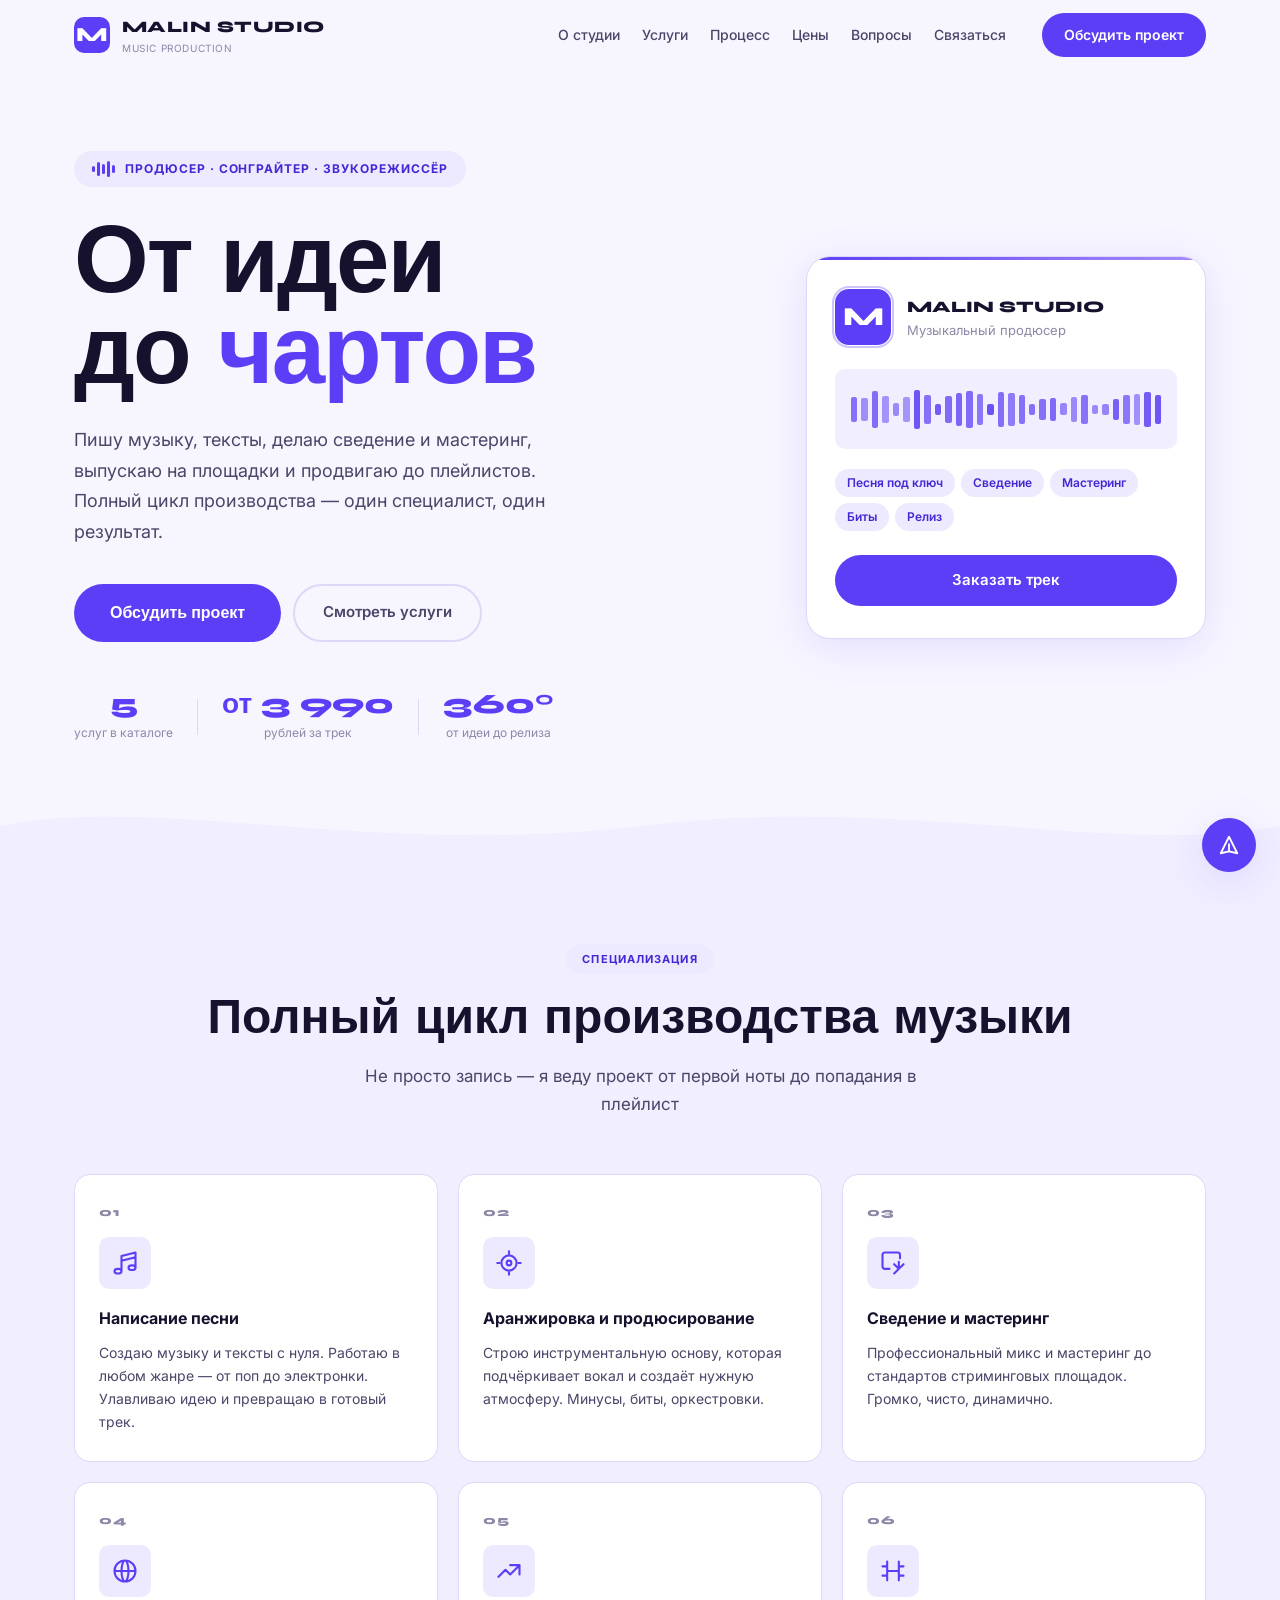
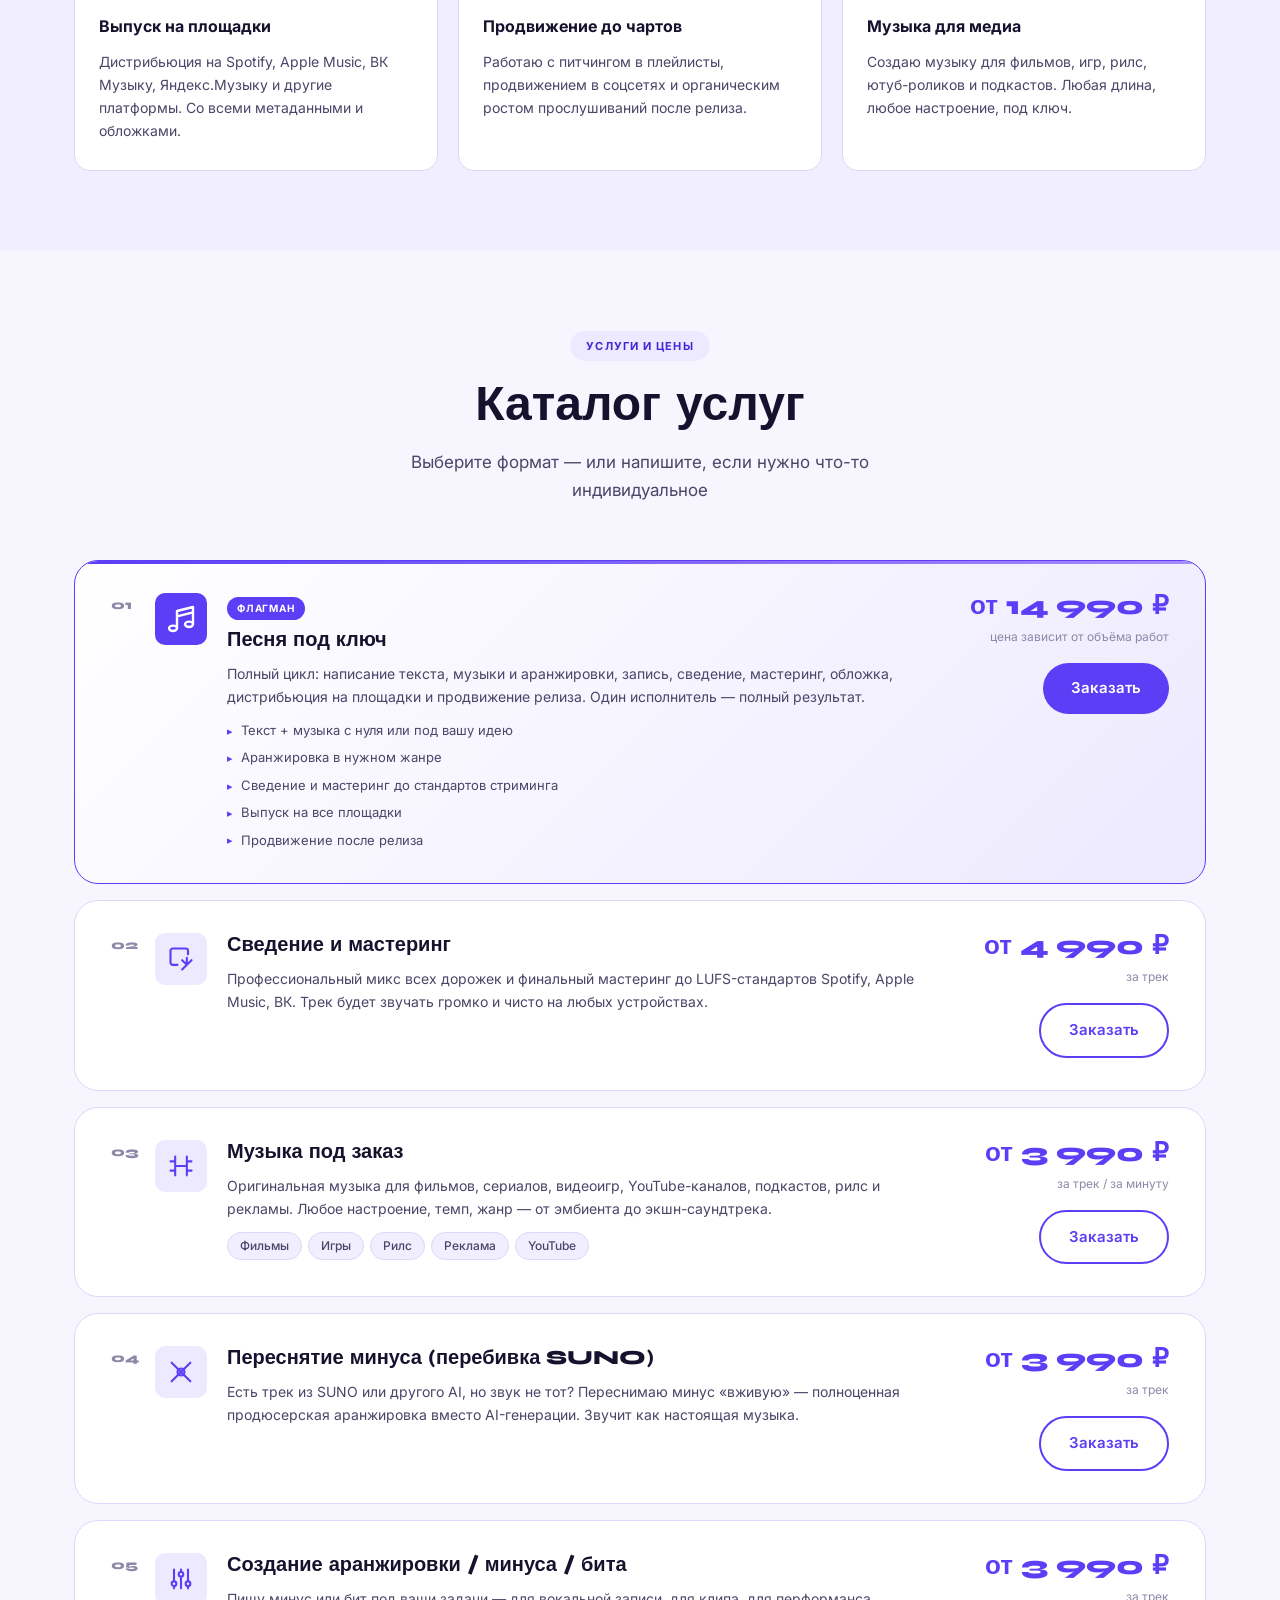
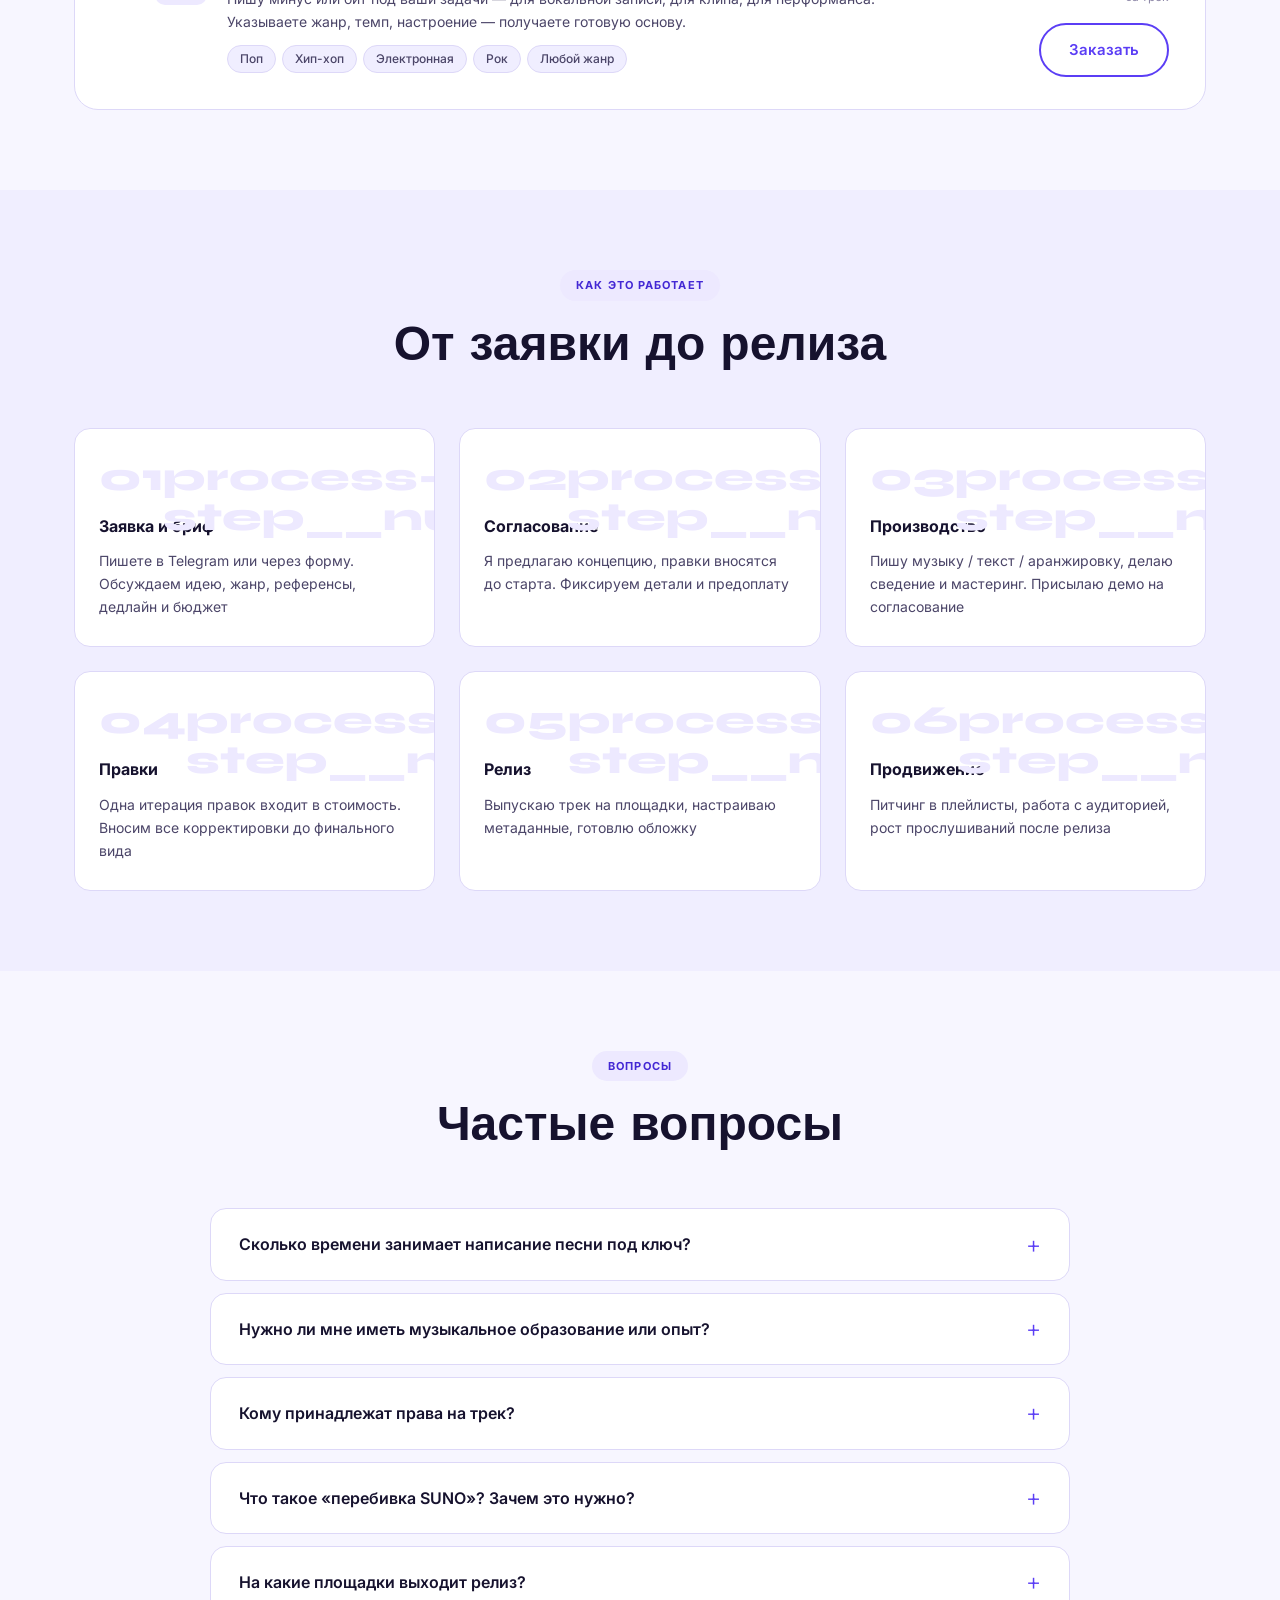
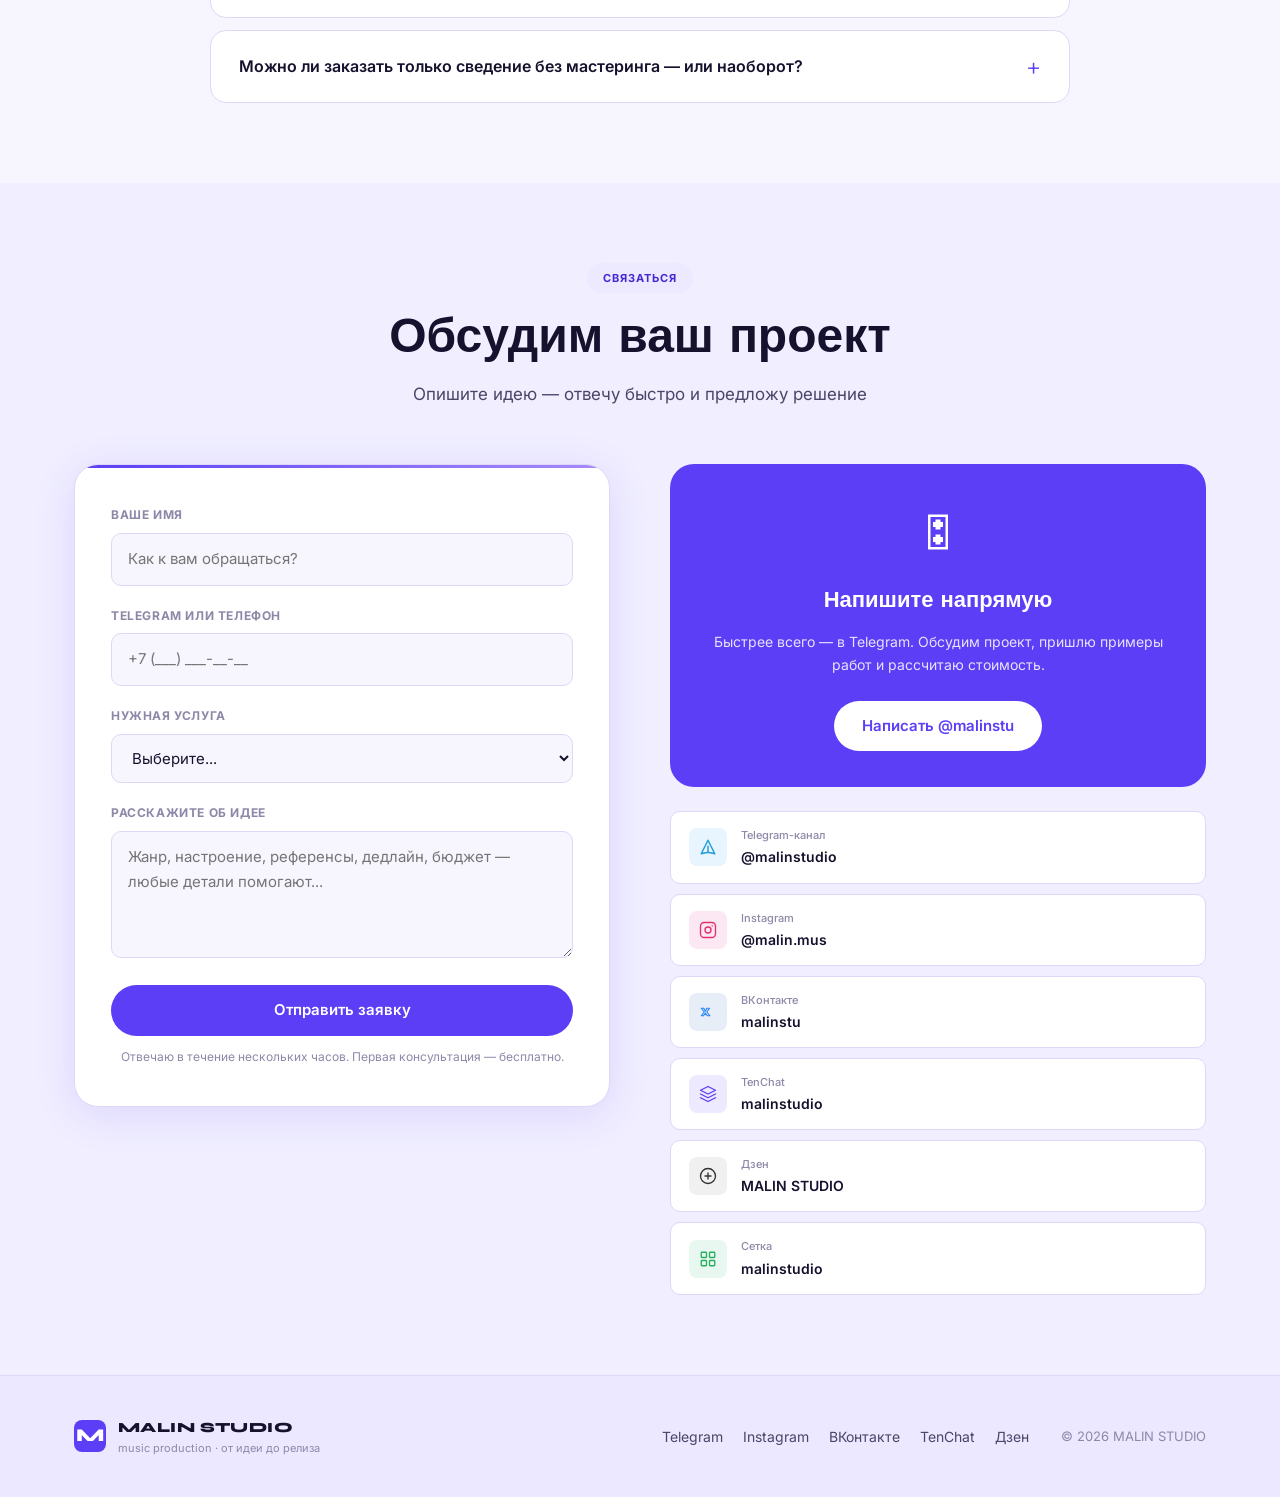
==== index.html @ cdba36b8 "init: landing for Malin Studio — music producer songwriter" ====
<!DOCTYPE html>
<html lang="ru">
<head>
  <meta charset="UTF-8">
  <meta name="viewport" content="width=device-width, initial-scale=1.0">
  <title>MALIN STUDIO — музыкальный продюсер, сведение, мастеринг, релиз</title>
  <meta name="description" content="Песня под ключ от идеи до чартов. Сведение и мастеринг. Музыка для фильмов, игр и рилс. Аранжировки и биты. Продюсер @malinstu.">
  <link rel="preconnect" href="https://fonts.googleapis.com">
  <link rel="preconnect" href="https://fonts.gstatic.com" crossorigin>
  <link href="https://fonts.googleapis.com/css2?family=Inter:wght@400;500;600;700&family=Syne:wght@600;700;800&display=swap" rel="stylesheet">
  <link rel="stylesheet" href="styles.css">
</head>
<body>

<!-- HEADER -->
<header class="header" id="header">
  <div class="container header__inner">
    <a class="logo" href="#">
      <div class="logo__mark">M</div>
      <div>
        <span class="logo__name">MALIN STUDIO</span>
        <span class="logo__suffix">music production</span>
      </div>
    </a>
    <nav class="nav" id="nav">
      <a href="#about">О студии</a>
      <a href="#services">Услуги</a>
      <a href="#process">Процесс</a>
      <a href="#pricing">Цены</a>
      <a href="#faq">Вопросы</a>
      <a href="#contact">Связаться</a>
    </nav>
    <a class="btn btn--primary header__cta" href="#leadForm">Обсудить проект</a>
    <button class="burger" id="burger" aria-label="Меню">
      <span></span><span></span><span></span>
    </button>
  </div>
</header>

<!-- HERO -->
<section class="hero" id="about">
  <div class="hero__wave" aria-hidden="true">
    <svg viewBox="0 0 1200 200" preserveAspectRatio="none">
      <path d="M0,100 C150,20 350,180 600,100 C850,20 1050,180 1200,100 L1200,200 L0,200 Z" fill="currentColor"/>
    </svg>
  </div>
  <div class="container hero__inner">
    <div class="hero__text">
      <div class="hero__label">
        <span class="hero__label-eq">
          <span></span><span></span><span></span><span></span><span></span>
        </span>
        Продюсер · Сонграйтер · Звукорежиссёр
      </div>
      <h1 class="hero__title">От идеи<br>до <em>чартов</em></h1>
      <p class="hero__sub">Пишу музыку, тексты, делаю сведение и мастеринг, выпускаю на площадки и продвигаю до плейлистов. Полный цикл производства — один специалист, один результат.</p>
      <div class="hero__actions">
        <a href="#leadForm" class="btn btn--primary btn--lg">Обсудить проект</a>
        <a href="#services" class="btn btn--ghost">Смотреть услуги</a>
      </div>
      <div class="hero__stats">
        <div class="stat">
          <span class="stat__num">5</span>
          <span class="stat__label">услуг в каталоге</span>
        </div>
        <div class="stat stat--div"></div>
        <div class="stat">
          <span class="stat__num">от 3 990</span>
          <span class="stat__label">рублей за трек</span>
        </div>
        <div class="stat stat--div"></div>
        <div class="stat">
          <span class="stat__num">360°</span>
          <span class="stat__label">от идеи до релиза</span>
        </div>
      </div>
    </div>
    <div class="hero__visual">
      <div class="hero__card">
        <div class="hero__card-top">
          <div class="hero__ava">
            <span>M</span>
            <div class="hero__ava-pulse"></div>
          </div>
          <div>
            <div class="hero__card-name">MALIN STUDIO</div>
            <div class="hero__card-role">Музыкальный продюсер</div>
          </div>
        </div>
        <div class="hero__waveform" aria-hidden="true">
          <div class="wf-bars">
            <span style="--h:30%"></span><span style="--h:55%"></span><span style="--h:80%"></span>
            <span style="--h:45%"></span><span style="--h:90%"></span><span style="--h:60%"></span>
            <span style="--h:35%"></span><span style="--h:75%"></span><span style="--h:50%"></span>
            <span style="--h:95%"></span><span style="--h:40%"></span><span style="--h:70%"></span>
            <span style="--h:55%"></span><span style="--h:85%"></span><span style="--h:30%"></span>
            <span style="--h:65%"></span><span style="--h:45%"></span><span style="--h:80%"></span>
            <span style="--h:50%"></span><span style="--h:70%"></span><span style="--h:40%"></span>
            <span style="--h:90%"></span><span style="--h:55%"></span><span style="--h:75%"></span>
            <span style="--h:35%"></span><span style="--h:60%"></span><span style="--h:85%"></span>
            <span style="--h:45%"></span><span style="--h:70%"></span><span style="--h:50%"></span>
          </div>
        </div>
        <div class="hero__card-services">
          <span>Песня под ключ</span>
          <span>Сведение</span>
          <span>Мастеринг</span>
          <span>Биты</span>
          <span>Релиз</span>
        </div>
        <a href="#leadForm" class="btn btn--primary btn--full">Заказать трек</a>
      </div>
    </div>
  </div>
</section>

<!-- ЧТО ДЕЛАЮ -->
<section class="what" id="what">
  <div class="container">
    <div class="section-header">
      <div class="section-tag">Специализация</div>
      <h2>Полный цикл производства музыки</h2>
      <p>Не просто запись — я веду проект от первой ноты до попадания в плейлист</p>
    </div>
    <div class="what__grid">
      <div class="what-card">
        <div class="what-card__num">01</div>
        <div class="what-card__icon">
          <svg width="28" height="28" viewBox="0 0 24 24" fill="none"><path d="M9 19V6l12-3v13M9 19c0 1.105-1.343 2-3 2s-3-.895-3-2 1.343-2 3-2 3 .895 3 2zm12-3c0 1.105-1.343 2-3 2s-3-.895-3-2 1.343-2 3-2 3 .895 3 2zM9 10l12-3" stroke="currentColor" stroke-width="1.8" stroke-linecap="round" stroke-linejoin="round"/></svg>
        </div>
        <h4>Написание песни</h4>
        <p>Создаю музыку и тексты с нуля. Работаю в любом жанре — от поп до электронки. Улавливаю идею и превращаю в готовый трек.</p>
      </div>
      <div class="what-card">
        <div class="what-card__num">02</div>
        <div class="what-card__icon">
          <svg width="28" height="28" viewBox="0 0 24 24" fill="none"><path d="M12 18.5a6.5 6.5 0 100-13 6.5 6.5 0 000 13z" stroke="currentColor" stroke-width="1.8"/><path d="M12 14a2 2 0 100-4 2 2 0 000 4z" stroke="currentColor" stroke-width="1.8"/><path d="M12 2v2M12 20v2M2 12h2M20 12h2" stroke="currentColor" stroke-width="1.8" stroke-linecap="round"/></svg>
        </div>
        <h4>Аранжировка и продюсирование</h4>
        <p>Строю инструментальную основу, которая подчёркивает вокал и создаёт нужную атмосферу. Минусы, биты, оркестровки.</p>
      </div>
      <div class="what-card">
        <div class="what-card__num">03</div>
        <div class="what-card__icon">
          <svg width="28" height="28" viewBox="0 0 24 24" fill="none"><path d="M9 17H5a2 2 0 01-2-2V5a2 2 0 012-2h11a2 2 0 012 2v3M13 21l4-4m0 0l4-4m-4 4l-4-4m4 4V11" stroke="currentColor" stroke-width="1.8" stroke-linecap="round" stroke-linejoin="round"/></svg>
        </div>
        <h4>Сведение и мастеринг</h4>
        <p>Профессиональный микс и мастеринг до стандартов стриминговых площадок. Громко, чисто, динамично.</p>
      </div>
      <div class="what-card">
        <div class="what-card__num">04</div>
        <div class="what-card__icon">
          <svg width="28" height="28" viewBox="0 0 24 24" fill="none"><path d="M21 12a9 9 0 01-9 9m9-9a9 9 0 00-9-9m9 9H3m9 9a9 9 0 01-9-9m9 9c1.657 0 3-4.03 3-9s-1.343-9-3-9m0 18c-1.657 0-3-4.03-3-9s1.343-9 3-9m-9 9a9 9 0 019-9" stroke="currentColor" stroke-width="1.8" stroke-linecap="round"/></svg>
        </div>
        <h4>Выпуск на площадки</h4>
        <p>Дистрибьюция на Spotify, Apple Music, ВК Музыку, Яндекс.Музыку и другие платформы. Со всеми метаданными и обложками.</p>
      </div>
      <div class="what-card">
        <div class="what-card__num">05</div>
        <div class="what-card__icon">
          <svg width="28" height="28" viewBox="0 0 24 24" fill="none"><path d="M13 7h8m0 0v8m0-8l-8 8-4-4-6 6" stroke="currentColor" stroke-width="1.8" stroke-linecap="round" stroke-linejoin="round"/></svg>
        </div>
        <h4>Продвижение до чартов</h4>
        <p>Работаю с питчингом в плейлисты, продвижением в соцсетях и органическим ростом прослушиваний после релиза.</p>
      </div>
      <div class="what-card">
        <div class="what-card__num">06</div>
        <div class="what-card__icon">
          <svg width="28" height="28" viewBox="0 0 24 24" fill="none"><path d="M7 4v16M17 4v16M3 8h4m10 0h4M3 16h4m10 0h4M7 12h10" stroke="currentColor" stroke-width="1.8" stroke-linecap="round" stroke-linejoin="round"/></svg>
        </div>
        <h4>Музыка для медиа</h4>
        <p>Создаю музыку для фильмов, игр, рилс, ютуб-роликов и подкастов. Любая длина, любое настроение, под ключ.</p>
      </div>
    </div>
  </div>
</section>

<!-- УСЛУГИ И ЦЕНЫ -->
<section class="services" id="services">
  <div class="container">
    <div class="section-header">
      <div class="section-tag">Услуги и цены</div>
      <h2>Каталог услуг</h2>
      <p>Выберите формат — или напишите, если нужно что-то индивидуальное</p>
    </div>
    <div class="services__list">

      <div class="service-item service-item--featured" id="pricing">
        <div class="service-item__left">
          <div class="service-item__num">01</div>
          <div class="service-item__icon service-item__icon--main">
            <svg width="32" height="32" viewBox="0 0 24 24" fill="none"><path d="M9 19V6l12-3v13M9 19c0 1.105-1.343 2-3 2s-3-.895-3-2 1.343-2 3-2 3 .895 3 2zm12-3c0 1.105-1.343 2-3 2s-3-.895-3-2 1.343-2 3-2 3 .895 3 2zM9 10l12-3" stroke="currentColor" stroke-width="1.8" stroke-linecap="round" stroke-linejoin="round"/></svg>
          </div>
          <div class="service-item__info">
            <div class="service-item__badge">Флагман</div>
            <h3>Песня под ключ</h3>
            <p>Полный цикл: написание текста, музыки и аранжировки, запись, сведение, мастеринг, обложка, дистрибьюция на площадки и продвижение релиза. Один исполнитель — полный результат.</p>
            <ul class="service-item__includes">
              <li>Текст + музыка с нуля или под вашу идею</li>
              <li>Аранжировка в нужном жанре</li>
              <li>Сведение и мастеринг до стандартов стриминга</li>
              <li>Выпуск на все площадки</li>
              <li>Продвижение после релиза</li>
            </ul>
          </div>
        </div>
        <div class="service-item__right">
          <div class="service-item__price">от 14 990 ₽</div>
          <div class="service-item__note">цена зависит от объёма работ</div>
          <a href="#leadForm" class="btn btn--primary">Заказать</a>
        </div>
      </div>

      <div class="service-item">
        <div class="service-item__left">
          <div class="service-item__num">02</div>
          <div class="service-item__icon">
            <svg width="28" height="28" viewBox="0 0 24 24" fill="none"><path d="M9 17H5a2 2 0 01-2-2V5a2 2 0 012-2h11a2 2 0 012 2v3M13 21l4-4m0 0l4-4m-4 4l-4-4m4 4V11" stroke="currentColor" stroke-width="1.8" stroke-linecap="round" stroke-linejoin="round"/></svg>
          </div>
          <div class="service-item__info">
            <h3>Сведение и мастеринг</h3>
            <p>Профессиональный микс всех дорожек и финальный мастеринг до LUFS-стандартов Spotify, Apple Music, ВК. Трек будет звучать громко и чисто на любых устройствах.</p>
          </div>
        </div>
        <div class="service-item__right">
          <div class="service-item__price">от 4 990 ₽</div>
          <div class="service-item__note">за трек</div>
          <a href="#leadForm" class="btn btn--outline">Заказать</a>
        </div>
      </div>

      <div class="service-item">
        <div class="service-item__left">
          <div class="service-item__num">03</div>
          <div class="service-item__icon">
            <svg width="28" height="28" viewBox="0 0 24 24" fill="none"><path d="M7 4v16M17 4v16M3 8h4m10 0h4M3 16h4m10 0h4M7 12h10" stroke="currentColor" stroke-width="1.8" stroke-linecap="round" stroke-linejoin="round"/></svg>
          </div>
          <div class="service-item__info">
            <h3>Музыка под заказ</h3>
            <p>Оригинальная музыка для фильмов, сериалов, видеоигр, YouTube-каналов, подкастов, рилс и рекламы. Любое настроение, темп, жанр — от эмбиента до экшн-саундтрека.</p>
            <div class="service-item__tags">
              <span>Фильмы</span><span>Игры</span><span>Рилс</span><span>Реклама</span><span>YouTube</span>
            </div>
          </div>
        </div>
        <div class="service-item__right">
          <div class="service-item__price">от 3 990 ₽</div>
          <div class="service-item__note">за трек / за минуту</div>
          <a href="#leadForm" class="btn btn--outline">Заказать</a>
        </div>
      </div>

      <div class="service-item">
        <div class="service-item__left">
          <div class="service-item__num">04</div>
          <div class="service-item__icon">
            <svg width="28" height="28" viewBox="0 0 24 24" fill="none"><path d="M4 4l16 16M4 20L20 4" stroke="currentColor" stroke-width="1.8" stroke-linecap="round"/><path d="M12 12m-3 0a3 3 0 106 0 3 3 0 10-6 0" stroke="currentColor" stroke-width="1.8"/></svg>
          </div>
          <div class="service-item__info">
            <h3>Переснятие минуса (перебивка SUNO)</h3>
            <p>Есть трек из SUNO или другого AI, но звук не тот? Переснимаю минус «вживую» — полноценная продюсерская аранжировка вместо AI-генерации. Звучит как настоящая музыка.</p>
          </div>
        </div>
        <div class="service-item__right">
          <div class="service-item__price">от 3 990 ₽</div>
          <div class="service-item__note">за трек</div>
          <a href="#leadForm" class="btn btn--outline">Заказать</a>
        </div>
      </div>

      <div class="service-item">
        <div class="service-item__left">
          <div class="service-item__num">05</div>
          <div class="service-item__icon">
            <svg width="28" height="28" viewBox="0 0 24 24" fill="none"><path d="M12 6V4m0 2a2 2 0 100 4m0-4a2 2 0 110 4m-6 8a2 2 0 100-4m0 4a2 2 0 110-4m0 4v2m0-6V4m6 6v10m6-2a2 2 0 100-4m0 4a2 2 0 110-4m0 4v2m0-6V4" stroke="currentColor" stroke-width="1.8" stroke-linecap="round" stroke-linejoin="round"/></svg>
          </div>
          <div class="service-item__info">
            <h3>Создание аранжировки / минуса / бита</h3>
            <p>Пишу минус или бит под ваши задачи — для вокальной записи, для клипа, для перформанса. Указываете жанр, темп, настроение — получаете готовую основу.</p>
            <div class="service-item__tags">
              <span>Поп</span><span>Хип-хоп</span><span>Электронная</span><span>Рок</span><span>Любой жанр</span>
            </div>
          </div>
        </div>
        <div class="service-item__right">
          <div class="service-item__price">от 3 990 ₽</div>
          <div class="service-item__note">за трек</div>
          <a href="#leadForm" class="btn btn--outline">Заказать</a>
        </div>
      </div>

    </div>
  </div>
</section>

<!-- ПРОЦЕСС -->
<section class="process" id="process">
  <div class="container">
    <div class="section-header">
      <div class="section-tag">Как это работает</div>
      <h2>От заявки до релиза</h2>
    </div>
    <div class="process__steps">
      <div class="process-step">
        <div class="process-step__num">01</div>
        <div class="process-step__line"></div>
        <h4>Заявка и бриф</h4>
        <p>Пишете в Telegram или через форму. Обсуждаем идею, жанр, референсы, дедлайн и бюджет</p>
      </div>
      <div class="process-step">
        <div class="process-step__num">02</div>
        <div class="process-step__line"></div>
        <h4>Согласование</h4>
        <p>Я предлагаю концепцию, правки вносятся до старта. Фиксируем детали и предоплату</p>
      </div>
      <div class="process-step">
        <div class="process-step__num">03</div>
        <div class="process-step__line"></div>
        <h4>Производство</h4>
        <p>Пишу музыку / текст / аранжировку, делаю сведение и мастеринг. Присылаю демо на согласование</p>
      </div>
      <div class="process-step">
        <div class="process-step__num">04</div>
        <div class="process-step__line"></div>
        <h4>Правки</h4>
        <p>Одна итерация правок входит в стоимость. Вносим все корректировки до финального вида</p>
      </div>
      <div class="process-step">
        <div class="process-step__num">05</div>
        <div class="process-step__line"></div>
        <h4>Релиз</h4>
        <p>Выпускаю трек на площадки, настраиваю метаданные, готовлю обложку</p>
      </div>
      <div class="process-step">
        <div class="process-step__num">06</div>
        <div class="process-step__line" style="display:none"></div>
        <h4>Продвижение</h4>
        <p>Питчинг в плейлисты, работа с аудиторией, рост прослушиваний после релиза</p>
      </div>
    </div>
  </div>
</section>

<!-- FAQ -->
<section class="faq" id="faq">
  <div class="container">
    <div class="section-header">
      <div class="section-tag">Вопросы</div>
      <h2>Частые вопросы</h2>
    </div>
    <div class="faq__grid">
      <div class="faq__item">
        <details>
          <summary>Сколько времени занимает написание песни под ключ?</summary>
          <p>Обычно 7–14 рабочих дней от брифа до финального мастера. Сроки зависят от сложности проекта и загруженности. Срочный заказ возможен — обсуждаем отдельно.</p>
        </details>
      </div>
      <div class="faq__item">
        <details>
          <summary>Нужно ли мне иметь музыкальное образование или опыт?</summary>
          <p>Нет. Достаточно идеи, настроения или референса — я переведу это в музыку. Работаю с людьми без музыкального бэкграунда регулярно.</p>
        </details>
      </div>
      <div class="faq__item">
        <details>
          <summary>Кому принадлежат права на трек?</summary>
          <p>Вам. После финальной оплаты все авторские права на готовый продукт переходят к заказчику. Это фиксируется договором.</p>
        </details>
      </div>
      <div class="faq__item">
        <details>
          <summary>Что такое «перебивка SUNO»? Зачем это нужно?</summary>
          <p>SUNO и другие AI генерируют музыку, но она звучит синтетически, права на неё спорны, и площадки всё активнее её блокируют. Я переснимаю такой трек живой аранжировкой — получается реальная музыка с чистыми правами и профессиональным звуком.</p>
        </details>
      </div>
      <div class="faq__item">
        <details>
          <summary>На какие площадки выходит релиз?</summary>
          <p>Spotify, Apple Music, YouTube Music, ВКонтакте, Яндекс.Музыка, Deezer, Tidal и ещё 30+ платформ через дистрибьютора. Везде одновременно.</p>
        </details>
      </div>
      <div class="faq__item">
        <details>
          <summary>Можно ли заказать только сведение без мастеринга — или наоборот?</summary>
          <p>Да, услуги можно брать по отдельности. Напишите в форме или в Telegram, уточним детали и стоимость конкретно вашего проекта.</p>
        </details>
      </div>
    </div>
  </div>
</section>

<!-- КОНТАКТЫ -->
<section class="contact" id="contact">
  <div class="container">
    <div class="section-header">
      <div class="section-tag">Связаться</div>
      <h2>Обсудим ваш проект</h2>
      <p>Опишите идею — отвечу быстро и предложу решение</p>
    </div>
    <div class="contact__inner">
      <form class="form" id="leadForm" novalidate>
        <input type="text" name="_gotcha" style="display:none" tabindex="-1" autocomplete="off">
        <div class="form__group">
          <label for="name">Ваше имя</label>
          <input type="text" id="name" name="name" placeholder="Как к вам обращаться?" required>
        </div>
        <div class="form__group">
          <label for="phone">Telegram или телефон</label>
          <input type="tel" id="phone" name="phone" placeholder="+7 (___) ___-__-__">
        </div>
        <div class="form__group">
          <label for="service">Нужная услуга</label>
          <select id="service" name="service">
            <option value="">Выберите...</option>
            <option>Песня под ключ (от 14 990 ₽)</option>
            <option>Сведение и мастеринг (от 4 990 ₽)</option>
            <option>Музыка под заказ — фильмы/игры/рилс (от 3 990 ₽)</option>
            <option>Переснятие минуса / перебивка SUNO (от 3 990 ₽)</option>
            <option>Создание аранжировки / минуса / бита (от 3 990 ₽)</option>
            <option>Несколько услуг / обсудить индивидуально</option>
          </select>
        </div>
        <div class="form__group">
          <label for="comment">Расскажите об идее</label>
          <textarea id="comment" name="comment" rows="4" placeholder="Жанр, настроение, референсы, дедлайн, бюджет — любые детали помогают..."></textarea>
        </div>
        <button type="submit" class="btn btn--primary btn--full">Отправить заявку</button>
        <p class="form__note">Отвечаю в течение нескольких часов. Первая консультация — бесплатно.</p>
      </form>

      <div class="contact__right">
        <div class="contact__cta-block">
          <div class="contact__cta-icon">🎛</div>
          <h3>Напишите напрямую</h3>
          <p>Быстрее всего — в Telegram. Обсудим проект, пришлю примеры работ и рассчитаю стоимость.</p>
          <a href="https://t.me/malinstu" class="btn btn--primary" target="_blank" rel="noopener">Написать @malinstu</a>
        </div>
        <div class="contact__socials">
          <a class="social-link" href="https://t.me/malinstudio" target="_blank" rel="noopener">
            <div class="social-link__icon social-link__icon--tg">
              <svg width="18" height="18" viewBox="0 0 24 24" fill="none"><path d="M12 19l9 2-9-18-9 18 9-2zm0 0v-8" stroke="currentColor" stroke-width="2" stroke-linecap="round" stroke-linejoin="round"/></svg>
            </div>
            <div>
              <div class="social-link__label">Telegram-канал</div>
              <div class="social-link__val">@malinstudio</div>
            </div>
          </a>
          <a class="social-link" href="https://www.instagram.com/malin.mus" target="_blank" rel="noopener">
            <div class="social-link__icon social-link__icon--ig">
              <svg width="18" height="18" viewBox="0 0 24 24" fill="none"><rect x="2" y="2" width="20" height="20" rx="5" stroke="currentColor" stroke-width="1.8"/><circle cx="12" cy="12" r="4" stroke="currentColor" stroke-width="1.8"/><circle cx="17.5" cy="6.5" r="1" fill="currentColor"/></svg>
            </div>
            <div>
              <div class="social-link__label">Instagram</div>
              <div class="social-link__val">@malin.mus</div>
            </div>
          </a>
          <a class="social-link" href="https://vk.com/malinstu" target="_blank" rel="noopener">
            <div class="social-link__icon social-link__icon--vk">
              <svg width="18" height="18" viewBox="0 0 24 24" fill="none"><path d="M3 7h3.5l2 4 2-4H14l-3.5 5 4 5H11l-2.5-3.5L6 17H3l4-5L3 7z" stroke="currentColor" stroke-width="1.5" stroke-linecap="round" stroke-linejoin="round"/></svg>
            </div>
            <div>
              <div class="social-link__label">ВКонтакте</div>
              <div class="social-link__val">malinstu</div>
            </div>
          </a>
          <a class="social-link" href="https://tenchat.ru/malinstudio" target="_blank" rel="noopener">
            <div class="social-link__icon social-link__icon--tc">
              <svg width="18" height="18" viewBox="0 0 24 24" fill="none"><path d="M12 2L2 7l10 5 10-5-10-5zM2 17l10 5 10-5M2 12l10 5 10-5" stroke="currentColor" stroke-width="1.8" stroke-linecap="round" stroke-linejoin="round"/></svg>
            </div>
            <div>
              <div class="social-link__label">TenChat</div>
              <div class="social-link__val">malinstudio</div>
            </div>
          </a>
          <a class="social-link" href="https://dzen.ru/id/67be977553a4ad4f9afe2cda" target="_blank" rel="noopener">
            <div class="social-link__icon social-link__icon--dz">
              <svg width="18" height="18" viewBox="0 0 24 24" fill="none"><circle cx="12" cy="12" r="10" stroke="currentColor" stroke-width="1.8"/><path d="M8 12h8M12 8v8" stroke="currentColor" stroke-width="1.8" stroke-linecap="round"/></svg>
            </div>
            <div>
              <div class="social-link__label">Дзен</div>
              <div class="social-link__val">MALIN STUDIO</div>
            </div>
          </a>
          <a class="social-link" href="https://setka.ru/users/9396e66f-b150-42c9-8cd2-9aad5ac309b7" target="_blank" rel="noopener">
            <div class="social-link__icon social-link__icon--sk">
              <svg width="18" height="18" viewBox="0 0 24 24" fill="none"><rect x="3" y="3" width="7" height="7" rx="1" stroke="currentColor" stroke-width="1.8"/><rect x="14" y="3" width="7" height="7" rx="1" stroke="currentColor" stroke-width="1.8"/><rect x="3" y="14" width="7" height="7" rx="1" stroke="currentColor" stroke-width="1.8"/><rect x="14" y="14" width="7" height="7" rx="1" stroke="currentColor" stroke-width="1.8"/></svg>
            </div>
            <div>
              <div class="social-link__label">Сетка</div>
              <div class="social-link__val">malinstudio</div>
            </div>
          </a>
        </div>
      </div>
    </div>
  </div>
</section>

<!-- FOOTER -->
<footer class="footer">
  <div class="container footer__inner">
    <div class="footer__logo">
      <div class="footer__mark">M</div>
      <div>
        <div class="footer__name">MALIN STUDIO</div>
        <div class="footer__sub">music production · от идеи до релиза</div>
      </div>
    </div>
    <div class="footer__links">
      <a href="https://t.me/malinstudio" target="_blank" rel="noopener">Telegram</a>
      <a href="https://www.instagram.com/malin.mus" target="_blank" rel="noopener">Instagram</a>
      <a href="https://vk.com/malinstu" target="_blank" rel="noopener">ВКонтакте</a>
      <a href="https://tenchat.ru/malinstudio" target="_blank" rel="noopener">TenChat</a>
      <a href="https://dzen.ru/id/67be977553a4ad4f9afe2cda" target="_blank" rel="noopener">Дзен</a>
    </div>
    <p class="footer__copy">© <span id="year"></span> MALIN STUDIO</p>
  </div>
</footer>

<!-- FAB -->
<div class="fab-group">
  <a class="fab" href="https://t.me/malinstu" target="_blank" rel="noopener" aria-label="Написать в Telegram">
    <svg width="22" height="22" viewBox="0 0 24 24" fill="none"><path d="M12 19l9 2-9-18-9 18 9-2zm0 0v-8" stroke="currentColor" stroke-width="2" stroke-linecap="round" stroke-linejoin="round"/></svg>
  </a>
</div>

<script src="script.js"></script>
</body>
</html>
---- styles.css ----
/* ============================
   ROOT & RESET
   ============================ */
:root {
  --bg: #f7f6ff;
  --bg2: #f0eeff;
  --bg3: #ebe8ff;
  --accent: #5b3ef5;
  --accent-dark: #4328d4;
  --accent-light: #ede9ff;
  --accent2: #a78bfa;
  --text: #16122e;
  --text-2: #4b4568;
  --text-3: #8e88a8;
  --border: #ddd8f8;
  --white: #ffffff;
  --shadow: 0 2px 16px rgba(91,62,245,0.07);
  --shadow-lg: 0 8px 40px rgba(91,62,245,0.13);
  --radius: 16px;
  --radius-sm: 10px;
  --radius-lg: 24px;
  --font-body: 'Inter', sans-serif;
  --font-heading: 'Syne', sans-serif;
  --transition: 0.25s ease;
}

*, *::before, *::after { box-sizing: border-box; margin: 0; padding: 0; }
html { scroll-behavior: smooth; }
body {
  font-family: var(--font-body);
  background: var(--bg);
  color: var(--text);
  font-size: 16px;
  line-height: 1.65;
  -webkit-font-smoothing: antialiased;
}
img { max-width: 100%; display: block; }
a { color: inherit; text-decoration: none; }
ul { list-style: none; }
button { cursor: pointer; border: none; background: none; font: inherit; }
input, textarea, select { font: inherit; outline: none; border: none; background: none; }

.container { max-width: 1180px; margin: 0 auto; padding: 0 24px; }

/* ============================
   BUTTONS
   ============================ */
.btn {
  display: inline-flex;
  align-items: center;
  justify-content: center;
  gap: 8px;
  padding: 13px 28px;
  border-radius: 50px;
  font-size: 15px;
  font-weight: 600;
  white-space: nowrap;
  transition: all var(--transition);
  cursor: pointer;
}
.btn--primary { background: var(--accent); color: var(--white); }
.btn--primary:hover { background: var(--accent-dark); transform: translateY(-1px); box-shadow: 0 6px 24px rgba(91,62,245,0.35); }
.btn--outline { border: 2px solid var(--accent); color: var(--accent); }
.btn--outline:hover { background: var(--accent); color: var(--white); }
.btn--ghost { border: 2px solid var(--border); color: var(--text-2); }
.btn--ghost:hover { border-color: var(--accent); color: var(--accent); }
.btn--full { width: 100%; }
.btn--lg { padding: 16px 36px; font-size: 16px; font-family: var(--font-heading); }

/* ============================
   HEADER
   ============================ */
.header {
  position: sticky;
  top: 0;
  z-index: 100;
  background: rgba(247,246,255,0.93);
  backdrop-filter: blur(16px);
  border-bottom: 1px solid transparent;
  transition: border-color var(--transition), box-shadow var(--transition);
}
.header.scrolled { border-bottom-color: var(--border); box-shadow: var(--shadow); }
.header__inner { display: flex; align-items: center; gap: 24px; min-width: 0; height: 70px; }

.logo { display: flex; align-items: center; gap: 12px; flex-shrink: 0; }
.logo__mark {
  width: 36px;
  height: 36px;
  border-radius: 10px;
  background: var(--accent);
  color: var(--white);
  font-family: var(--font-heading);
  font-size: 20px;
  font-weight: 800;
  display: flex;
  align-items: center;
  justify-content: center;
}
.logo__name { font-family: var(--font-heading); font-size: 16px; font-weight: 800; color: var(--text); display: block; letter-spacing: 0.03em; }
.logo__suffix { font-size: 10px; color: var(--text-3); letter-spacing: 0.06em; text-transform: uppercase; display: block; }

.nav { display: flex; align-items: center; gap: 22px; margin-left: auto; }
.nav a { font-size: 14px; font-weight: 500; color: var(--text-2); white-space: nowrap; transition: color var(--transition); }
.nav a:hover { color: var(--accent); }
.header__cta { margin-left: 12px; padding: 10px 22px; font-size: 14px; }

.burger {
  display: none;
  flex-direction: column;
  gap: 5px;
  width: 36px;
  height: 36px;
  align-items: center;
  justify-content: center;
  border-radius: 8px;
  flex-shrink: 0;
  margin-left: auto;
}
.burger span { display: block; width: 22px; height: 2px; background: var(--text); border-radius: 2px; transition: all var(--transition); }
.burger.is-open span:nth-child(1) { transform: translateY(7px) rotate(45deg); }
.burger.is-open span:nth-child(2) { opacity: 0; }
.burger.is-open span:nth-child(3) { transform: translateY(-7px) rotate(-45deg); }

/* ============================
   SECTION HEADER
   ============================ */
.section-header { text-align: center; margin-bottom: 56px; }
.section-tag {
  display: inline-block;
  background: var(--accent-light);
  color: var(--accent-dark);
  font-size: 11px;
  font-weight: 700;
  letter-spacing: 0.1em;
  text-transform: uppercase;
  padding: 6px 16px;
  border-radius: 50px;
  margin-bottom: 16px;
}
.section-header h2 {
  font-family: var(--font-heading);
  font-size: clamp(28px, 4vw, 48px);
  font-weight: 800;
  color: var(--text);
  line-height: 1.15;
  margin-bottom: 16px;
}
.section-header p { color: var(--text-2); max-width: 560px; margin: 0 auto; font-size: 17px; }

/* ============================
   HERO
   ============================ */
.hero {
  padding: 80px 0 120px;
  background: var(--bg);
  position: relative;
  overflow: hidden;
}
.hero__wave {
  position: absolute;
  bottom: -2px;
  left: 0;
  right: 0;
  height: 80px;
  color: var(--bg2);
}
.hero__wave svg { width: 100%; height: 100%; }

.hero__inner {
  display: grid;
  grid-template-columns: 1fr 400px;
  gap: 60px;
  align-items: center;
  position: relative;
  z-index: 1;
}

.hero__label {
  display: inline-flex;
  align-items: center;
  gap: 10px;
  background: var(--accent-light);
  color: var(--accent-dark);
  font-size: 12px;
  font-weight: 700;
  letter-spacing: 0.08em;
  text-transform: uppercase;
  padding: 8px 18px;
  border-radius: 50px;
  margin-bottom: 28px;
}
.hero__label-eq {
  display: flex;
  align-items: center;
  gap: 2px;
  height: 16px;
}
.hero__label-eq span {
  display: block;
  width: 3px;
  background: var(--accent);
  border-radius: 2px;
  animation: eq-bar 1.2s ease-in-out infinite alternate;
}
.hero__label-eq span:nth-child(1) { height: 6px; animation-delay: 0s; }
.hero__label-eq span:nth-child(2) { height: 14px; animation-delay: 0.15s; }
.hero__label-eq span:nth-child(3) { height: 10px; animation-delay: 0.3s; }
.hero__label-eq span:nth-child(4) { height: 16px; animation-delay: 0.1s; }
.hero__label-eq span:nth-child(5) { height: 8px; animation-delay: 0.25s; }
@keyframes eq-bar { from { transform: scaleY(0.4); } to { transform: scaleY(1); } }

.hero__title {
  font-family: var(--font-heading);
  font-size: clamp(52px, 7.5vw, 96px);
  font-weight: 800;
  line-height: 0.95;
  color: var(--text);
  margin-bottom: 28px;
  letter-spacing: -0.02em;
}
.hero__title em { font-style: normal; color: var(--accent); }
.hero__sub { font-size: 18px; color: var(--text-2); line-height: 1.7; margin-bottom: 36px; max-width: 520px; }
.hero__actions { display: flex; gap: 12px; flex-wrap: wrap; margin-bottom: 48px; }
.hero__stats { display: flex; align-items: center; }
.stat { text-align: center; padding: 0 24px; }
.stat:first-child { padding-left: 0; }
.stat--div { width: 1px; height: 36px; background: var(--border); padding: 0; flex-shrink: 0; }
.stat__num { display: block; font-family: var(--font-heading); font-size: 28px; font-weight: 800; color: var(--accent); line-height: 1; }
.stat__label { font-size: 12px; color: var(--text-3); margin-top: 4px; }

/* HERO CARD */
.hero__card {
  background: var(--white);
  border: 1px solid var(--border);
  border-radius: var(--radius-lg);
  padding: 32px 28px;
  box-shadow: var(--shadow-lg);
  position: relative;
  overflow: hidden;
}
.hero__card::before {
  content: '';
  position: absolute;
  top: 0; left: 0; right: 0;
  height: 3px;
  background: linear-gradient(90deg, var(--accent), var(--accent2));
}
.hero__card-top { display: flex; align-items: center; gap: 16px; margin-bottom: 24px; }
.hero__ava {
  width: 56px;
  height: 56px;
  border-radius: 14px;
  background: var(--accent);
  display: flex;
  align-items: center;
  justify-content: center;
  font-family: var(--font-heading);
  font-size: 26px;
  font-weight: 800;
  color: var(--white);
  flex-shrink: 0;
  position: relative;
}
.hero__ava-pulse {
  position: absolute;
  inset: -3px;
  border-radius: 17px;
  border: 2px solid var(--accent);
  opacity: 0.3;
  animation: ava-pulse 2s ease-in-out infinite;
}
@keyframes ava-pulse { 0%, 100% { opacity: 0.3; transform: scale(1); } 50% { opacity: 0.1; transform: scale(1.08); } }
.hero__card-name { font-family: var(--font-heading); font-size: 16px; font-weight: 800; }
.hero__card-role { font-size: 13px; color: var(--text-3); }

/* WAVEFORM */
.hero__waveform {
  background: var(--bg2);
  border-radius: var(--radius-sm);
  padding: 16px;
  margin-bottom: 20px;
}
.wf-bars { display: flex; align-items: center; gap: 4px; height: 48px; }
.wf-bars span {
  flex: 1;
  height: var(--h);
  background: var(--accent);
  border-radius: 2px;
  opacity: 0.6;
  transition: height var(--transition);
}

.hero__card-services { display: flex; flex-wrap: wrap; gap: 6px; margin-bottom: 24px; }
.hero__card-services span {
  background: var(--accent-light);
  color: var(--accent-dark);
  font-size: 12px;
  font-weight: 600;
  padding: 4px 12px;
  border-radius: 50px;
}

/* ============================
   WHAT
   ============================ */
.what { padding: 80px 0; background: var(--bg2); }
.what__grid { display: grid; grid-template-columns: repeat(3, 1fr); gap: 20px; }
.what-card {
  background: var(--white);
  border: 1px solid var(--border);
  border-radius: var(--radius);
  padding: 28px 24px;
  position: relative;
  transition: transform var(--transition), box-shadow var(--transition);
}
.what-card:hover { transform: translateY(-4px); box-shadow: var(--shadow-lg); }
.what-card__num {
  font-family: var(--font-heading);
  font-size: 12px;
  font-weight: 800;
  color: var(--text-3);
  letter-spacing: 0.06em;
  margin-bottom: 14px;
}
.what-card__icon {
  width: 52px;
  height: 52px;
  background: var(--accent-light);
  border-radius: var(--radius-sm);
  display: flex;
  align-items: center;
  justify-content: center;
  color: var(--accent);
  margin-bottom: 16px;
}
.what-card h4 { font-size: 16px; font-weight: 700; margin-bottom: 10px; }
.what-card p { font-size: 14px; color: var(--text-2); line-height: 1.65; }

/* ============================
   SERVICES
   ============================ */
.services { padding: 80px 0; background: var(--bg); }
.services__list { display: flex; flex-direction: column; gap: 16px; }
.service-item {
  background: var(--white);
  border: 1px solid var(--border);
  border-radius: var(--radius-lg);
  padding: 32px 36px;
  display: flex;
  align-items: flex-start;
  gap: 0;
  justify-content: space-between;
  transition: border-color var(--transition), box-shadow var(--transition);
}
.service-item:hover { border-color: var(--accent2); box-shadow: var(--shadow); }
.service-item--featured {
  border-color: var(--accent);
  background: linear-gradient(135deg, var(--white) 0%, var(--accent-light) 100%);
  position: relative;
  overflow: hidden;
}
.service-item--featured::before {
  content: '';
  position: absolute;
  top: 0; left: 0; right: 0;
  height: 3px;
  background: linear-gradient(90deg, var(--accent), var(--accent2));
}
.service-item__left { display: flex; align-items: flex-start; gap: 20px; flex: 1; min-width: 0; }
.service-item__num {
  font-family: var(--font-heading);
  font-size: 13px;
  font-weight: 800;
  color: var(--text-3);
  flex-shrink: 0;
  padding-top: 2px;
  width: 24px;
}
.service-item__icon {
  width: 52px;
  height: 52px;
  background: var(--accent-light);
  border-radius: var(--radius-sm);
  display: flex;
  align-items: center;
  justify-content: center;
  color: var(--accent);
  flex-shrink: 0;
}
.service-item__icon--main { background: var(--accent); color: var(--white); }
.service-item__info { flex: 1; min-width: 0; }
.service-item__badge {
  display: inline-block;
  background: var(--accent);
  color: var(--white);
  font-size: 10px;
  font-weight: 700;
  letter-spacing: 0.08em;
  text-transform: uppercase;
  padding: 3px 10px;
  border-radius: 50px;
  margin-bottom: 8px;
}
.service-item__info h3 { font-family: var(--font-heading); font-size: 20px; font-weight: 800; margin-bottom: 10px; line-height: 1.2; }
.service-item__info p { font-size: 14px; color: var(--text-2); line-height: 1.65; margin-bottom: 12px; }
.service-item__includes { display: flex; flex-direction: column; gap: 6px; }
.service-item__includes li {
  display: flex;
  align-items: center;
  gap: 8px;
  font-size: 13px;
  color: var(--text-2);
}
.service-item__includes li::before { content: '▸'; color: var(--accent); font-size: 11px; flex-shrink: 0; }
.service-item__tags { display: flex; flex-wrap: wrap; gap: 6px; }
.service-item__tags span {
  background: var(--bg2);
  color: var(--text-2);
  font-size: 12px;
  font-weight: 500;
  padding: 3px 12px;
  border-radius: 50px;
  border: 1px solid var(--border);
}
.service-item__right {
  flex-shrink: 0;
  display: flex;
  flex-direction: column;
  align-items: flex-end;
  gap: 8px;
  padding-left: 40px;
  min-width: 180px;
}
.service-item__price {
  font-family: var(--font-heading);
  font-size: 26px;
  font-weight: 800;
  color: var(--accent);
  line-height: 1;
  white-space: nowrap;
}
.service-item__note { font-size: 12px; color: var(--text-3); margin-bottom: 8px; }

/* ============================
   PROCESS
   ============================ */
.process { padding: 80px 0; background: var(--bg2); }
.process__steps {
  display: grid;
  grid-template-columns: repeat(3, 1fr);
  gap: 24px;
}
.process-step {
  background: var(--white);
  border: 1px solid var(--border);
  border-radius: var(--radius);
  padding: 28px 24px;
  position: relative;
  overflow: hidden;
}
.process-step::after {
  content: '';
  position: absolute;
  bottom: 0; left: 0; right: 0;
  height: 3px;
  background: linear-gradient(90deg, var(--accent), var(--accent2));
  transform: scaleX(0);
  transform-origin: left;
  transition: transform 0.3s ease;
}
.process-step:hover::after { transform: scaleX(1); }
.process-step__num {
  font-family: var(--font-heading);
  font-size: 40px;
  font-weight: 800;
  color: var(--accent-light);
  line-height: 1;
  margin-bottom: 16px;
  position: relative;
}
.process-step__num::after {
  content: attr(class);
  position: absolute;
}
.process-step h4 { font-size: 16px; font-weight: 700; margin-bottom: 10px; }
.process-step p { font-size: 14px; color: var(--text-2); line-height: 1.65; }
.process-step__line { display: none; }

/* ============================
   FAQ
   ============================ */
.faq { padding: 80px 0; background: var(--bg); }
.faq__grid { max-width: 860px; margin: 0 auto; display: flex; flex-direction: column; gap: 12px; }
.faq__item {
  background: var(--white);
  border: 1px solid var(--border);
  border-radius: var(--radius);
  overflow: hidden;
  transition: border-color var(--transition);
}
.faq__item:hover { border-color: var(--accent); }
.faq__item details summary {
  padding: 22px 28px;
  font-size: 16px;
  font-weight: 600;
  cursor: pointer;
  display: flex;
  justify-content: space-between;
  align-items: center;
  list-style: none;
  gap: 16px;
}
.faq__item details summary::-webkit-details-marker { display: none; }
.faq__item details summary::after {
  content: '+';
  font-size: 24px;
  font-weight: 300;
  color: var(--accent);
  flex-shrink: 0;
  transition: transform var(--transition);
  line-height: 1;
}
.faq__item details[open] summary::after { transform: rotate(45deg); }
.faq__item details p { padding: 0 28px 24px; color: var(--text-2); font-size: 15px; line-height: 1.7; }

/* ============================
   CONTACT
   ============================ */
.contact { padding: 80px 0; background: var(--bg2); }
.contact__inner { display: grid; grid-template-columns: 1fr 1fr; gap: 60px; align-items: start; }
.form {
  background: var(--white);
  border: 1px solid var(--border);
  border-radius: var(--radius-lg);
  padding: 40px 36px;
  box-shadow: var(--shadow-lg);
  position: relative;
  overflow: hidden;
}
.form::before {
  content: '';
  position: absolute;
  top: 0; left: 0; right: 0;
  height: 3px;
  background: linear-gradient(90deg, var(--accent), var(--accent2));
}
.form__group { margin-bottom: 20px; }
.form__group label { display: block; font-size: 12px; font-weight: 700; color: var(--text-3); margin-bottom: 8px; letter-spacing: 0.05em; text-transform: uppercase; }
.form__group input, .form__group textarea, .form__group select {
  width: 100%;
  padding: 13px 16px;
  background: var(--bg);
  border: 1.5px solid var(--border);
  border-radius: var(--radius-sm);
  font-size: 15px;
  color: var(--text);
  transition: border-color var(--transition);
}
.form__group input:focus, .form__group textarea:focus, .form__group select:focus { border-color: var(--accent); }
.form__group textarea { resize: vertical; min-height: 100px; }
.form__note { font-size: 12px; color: var(--text-3); text-align: center; margin-top: 12px; line-height: 1.5; }

.contact__right { display: flex; flex-direction: column; gap: 24px; }
.contact__cta-block {
  background: var(--accent);
  border-radius: var(--radius-lg);
  padding: 36px 32px;
  color: var(--white);
  text-align: center;
}
.contact__cta-icon { font-size: 40px; margin-bottom: 16px; }
.contact__cta-block h3 { font-family: var(--font-heading); font-size: 22px; font-weight: 800; margin-bottom: 12px; }
.contact__cta-block p { font-size: 14px; opacity: 0.85; line-height: 1.65; margin-bottom: 24px; }
.contact__cta-block .btn--primary { background: var(--white); color: var(--accent); }
.contact__cta-block .btn--primary:hover { background: var(--bg); }

.contact__socials { display: flex; flex-direction: column; gap: 10px; }
.social-link {
  display: flex;
  align-items: center;
  gap: 14px;
  background: var(--white);
  border: 1px solid var(--border);
  border-radius: var(--radius-sm);
  padding: 14px 18px;
  transition: border-color var(--transition), box-shadow var(--transition);
}
.social-link:hover { border-color: var(--accent); box-shadow: var(--shadow); }
.social-link__icon {
  width: 38px;
  height: 38px;
  border-radius: 8px;
  display: flex;
  align-items: center;
  justify-content: center;
  flex-shrink: 0;
}
.social-link__icon--tg { background: #e8f5ff; color: #229ed9; }
.social-link__icon--ig { background: #fce8f3; color: #e1306c; }
.social-link__icon--vk { background: #e8eef8; color: #2787f5; }
.social-link__icon--tc { background: var(--accent-light); color: var(--accent); }
.social-link__icon--dz { background: #f0f0f0; color: #333; }
.social-link__icon--sk { background: #e8f8f0; color: #27ae60; }
.social-link__label { font-size: 11px; color: var(--text-3); font-weight: 500; margin-bottom: 1px; }
.social-link__val { font-size: 14px; font-weight: 600; color: var(--text); }

/* ============================
   FOOTER
   ============================ */
.footer { background: var(--bg3); border-top: 1px solid var(--border); padding: 40px 0; }
.footer__inner { display: flex; align-items: center; gap: 32px; flex-wrap: wrap; }
.footer__logo { display: flex; align-items: center; gap: 12px; }
.footer__mark {
  width: 32px;
  height: 32px;
  border-radius: 8px;
  background: var(--accent);
  color: var(--white);
  font-family: var(--font-heading);
  font-size: 18px;
  font-weight: 800;
  display: flex;
  align-items: center;
  justify-content: center;
}
.footer__name { font-family: var(--font-heading); font-size: 14px; font-weight: 800; display: block; letter-spacing: 0.03em; }
.footer__sub { font-size: 11px; color: var(--text-3); display: block; }
.footer__links { display: flex; gap: 20px; margin-left: auto; flex-wrap: wrap; }
.footer__links a { font-size: 14px; color: var(--text-2); transition: color var(--transition); }
.footer__links a:hover { color: var(--accent); }
.footer__copy { font-size: 13px; color: var(--text-3); }

/* ============================
   FAB
   ============================ */
.fab-group { position: fixed; bottom: 28px; right: 24px; z-index: 50; }
.fab {
  display: flex;
  align-items: center;
  justify-content: center;
  width: 54px;
  height: 54px;
  border-radius: 50%;
  background: var(--accent);
  color: var(--white);
  box-shadow: var(--shadow-lg);
  transition: transform var(--transition);
}
.fab:hover { transform: scale(1.1); }

/* ============================
   REVEAL
   ============================ */
.reveal { opacity: 0; transform: translateY(24px); transition: opacity 0.5s ease, transform 0.5s ease; }
.reveal.is-visible { opacity: 1; transform: none; }

/* ============================
   RESPONSIVE
   ============================ */
@media (max-width: 1180px) {
  .nav { gap: 16px; }
  .nav a { font-size: 13px; }
  .service-item__right { padding-left: 24px; }
}
@media (max-width: 1100px) {
  .burger { display: flex; }
  .nav {
    display: none;
    position: absolute;
    top: 70px; left: 0; right: 0;
    background: var(--white);
    border-bottom: 1px solid var(--border);
    flex-direction: column;
    align-items: flex-start;
    gap: 0;
    margin-left: 0;
    padding: 16px 0;
    box-shadow: var(--shadow-lg);
    z-index: 99;
  }
  .nav.is-open { display: flex; }
  .nav a { padding: 12px 24px; width: 100%; font-size: 15px; }
  .header__cta { display: none; }
}
@media (max-width: 960px) {
  .hero__inner { grid-template-columns: 1fr; gap: 48px; }
  .hero__visual { max-width: 420px; }
  .what__grid { grid-template-columns: repeat(2, 1fr); }
  .process__steps { grid-template-columns: repeat(2, 1fr); }
  .service-item { flex-direction: column; gap: 24px; }
  .service-item__right { align-items: flex-start; padding-left: 0; flex-direction: row; align-items: center; flex-wrap: wrap; gap: 12px; }
  .service-item__note { margin-bottom: 0; }
  .contact__inner { grid-template-columns: 1fr; }
}
@media (max-width: 600px) {
  .hero { padding: 60px 0 100px; }
  .what__grid { grid-template-columns: 1fr; }
  .process__steps { grid-template-columns: 1fr; }
  .hero__stats { flex-wrap: wrap; gap: 16px; }
  .stat--div { display: none; }
  .footer__inner { flex-direction: column; align-items: flex-start; gap: 20px; }
  .footer__links { margin-left: 0; }
  .form { padding: 28px 24px; }
  .service-item { padding: 24px 20px; }
}
@media (max-width: 380px) {
  .logo__suffix { display: none; }
  .hero__actions { flex-direction: column; }
  .hero__title { font-size: 46px; }
}
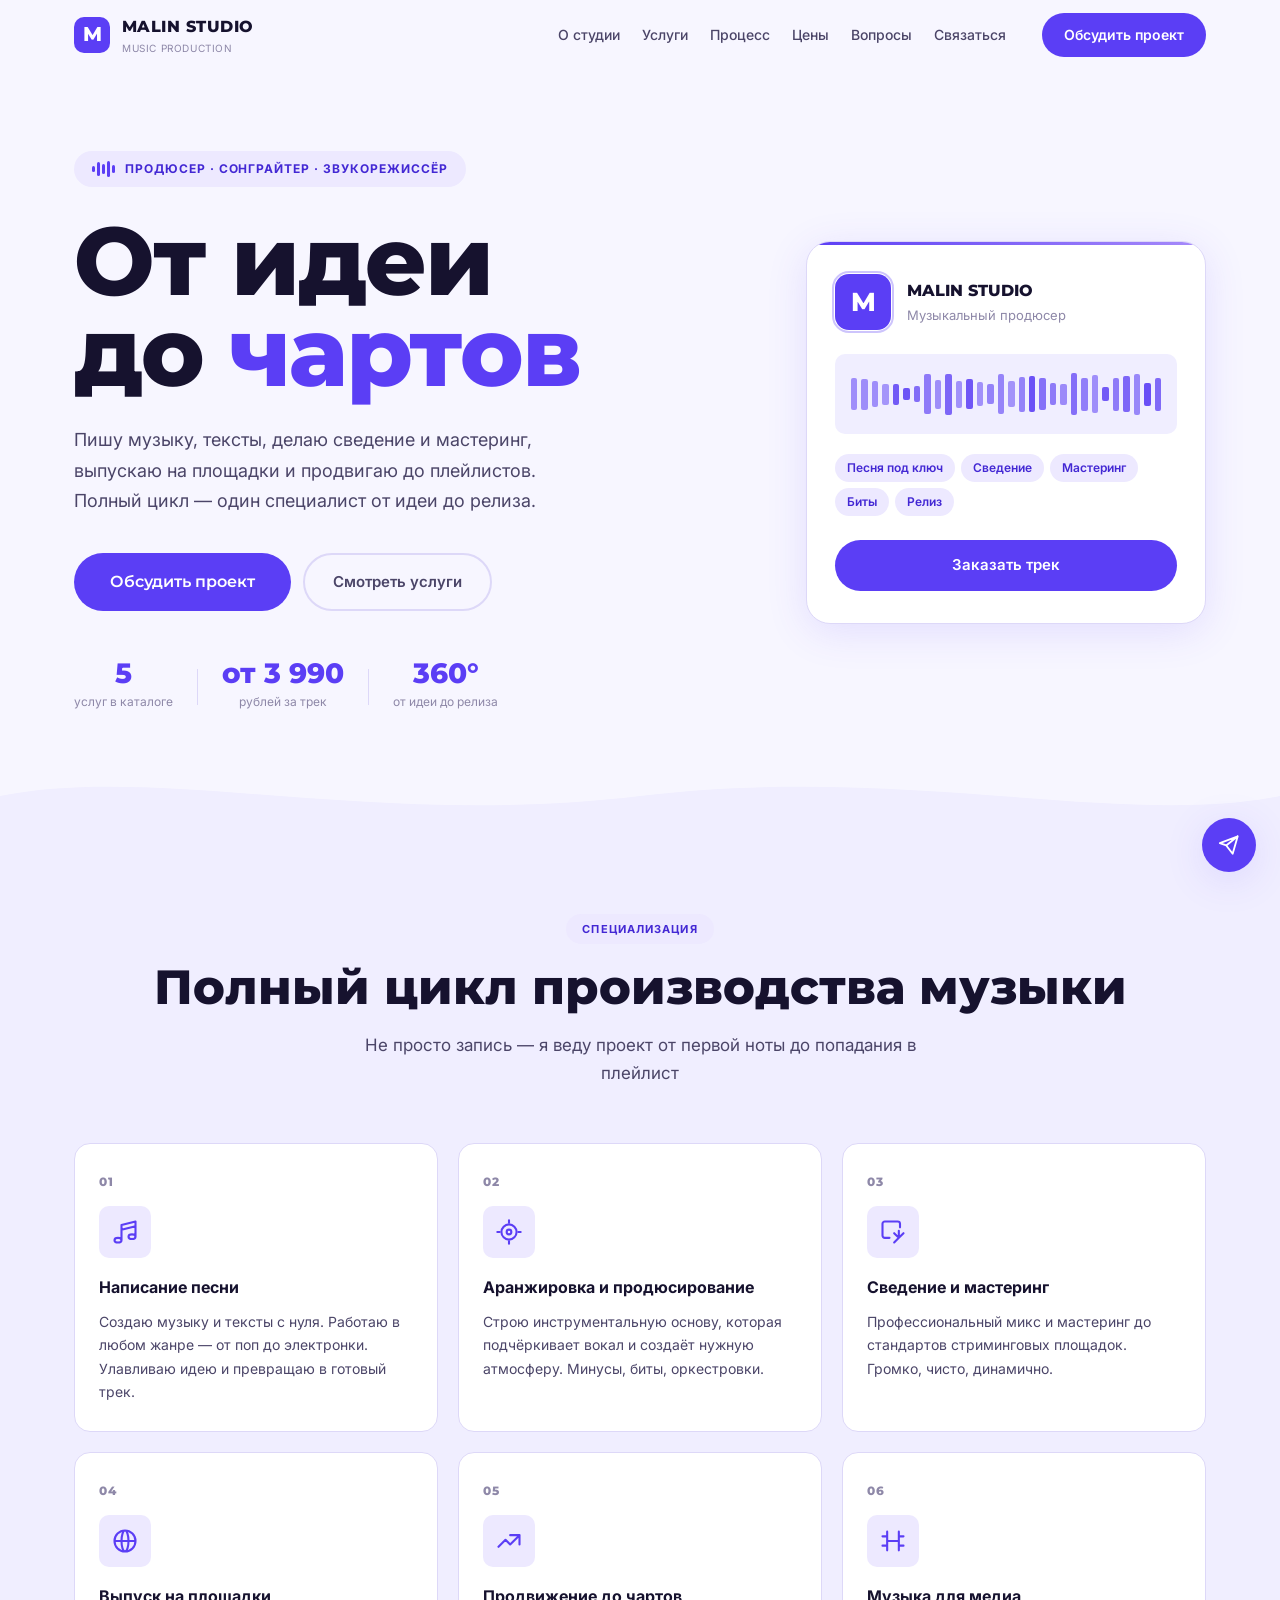
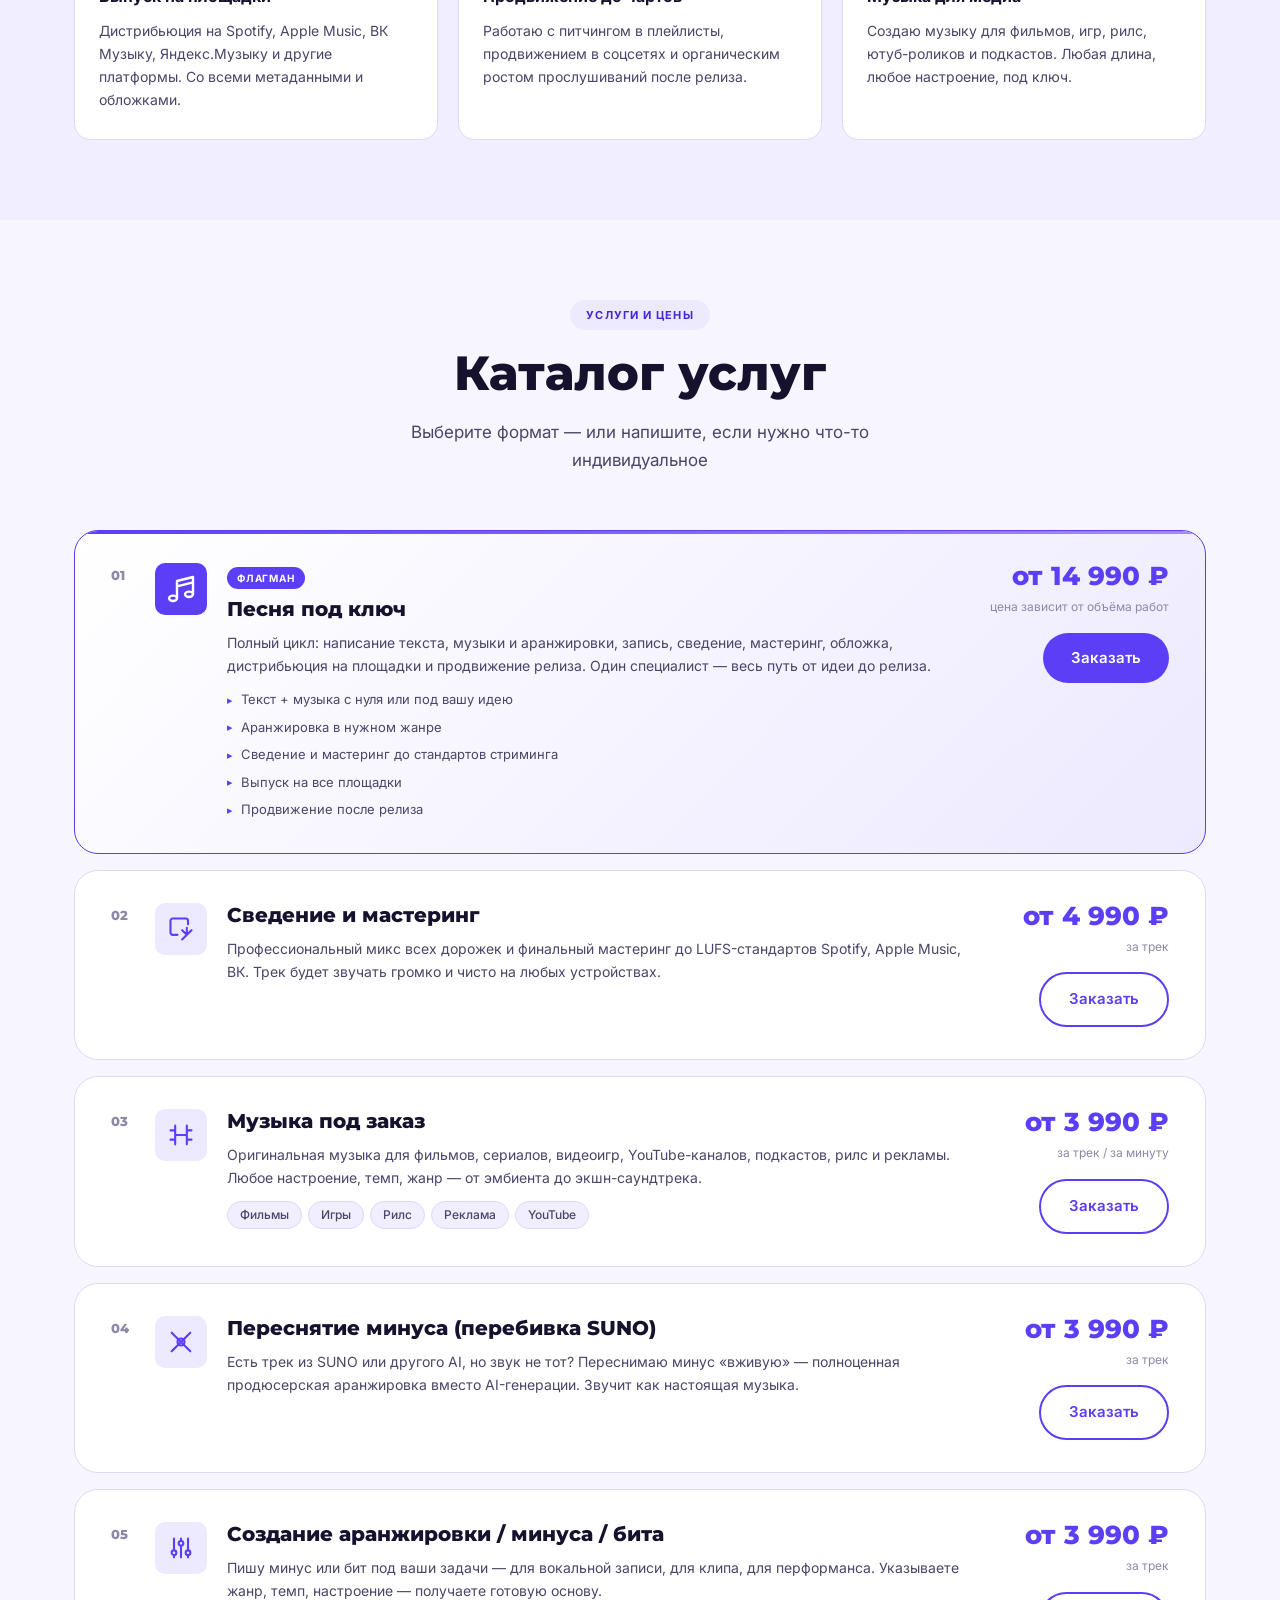
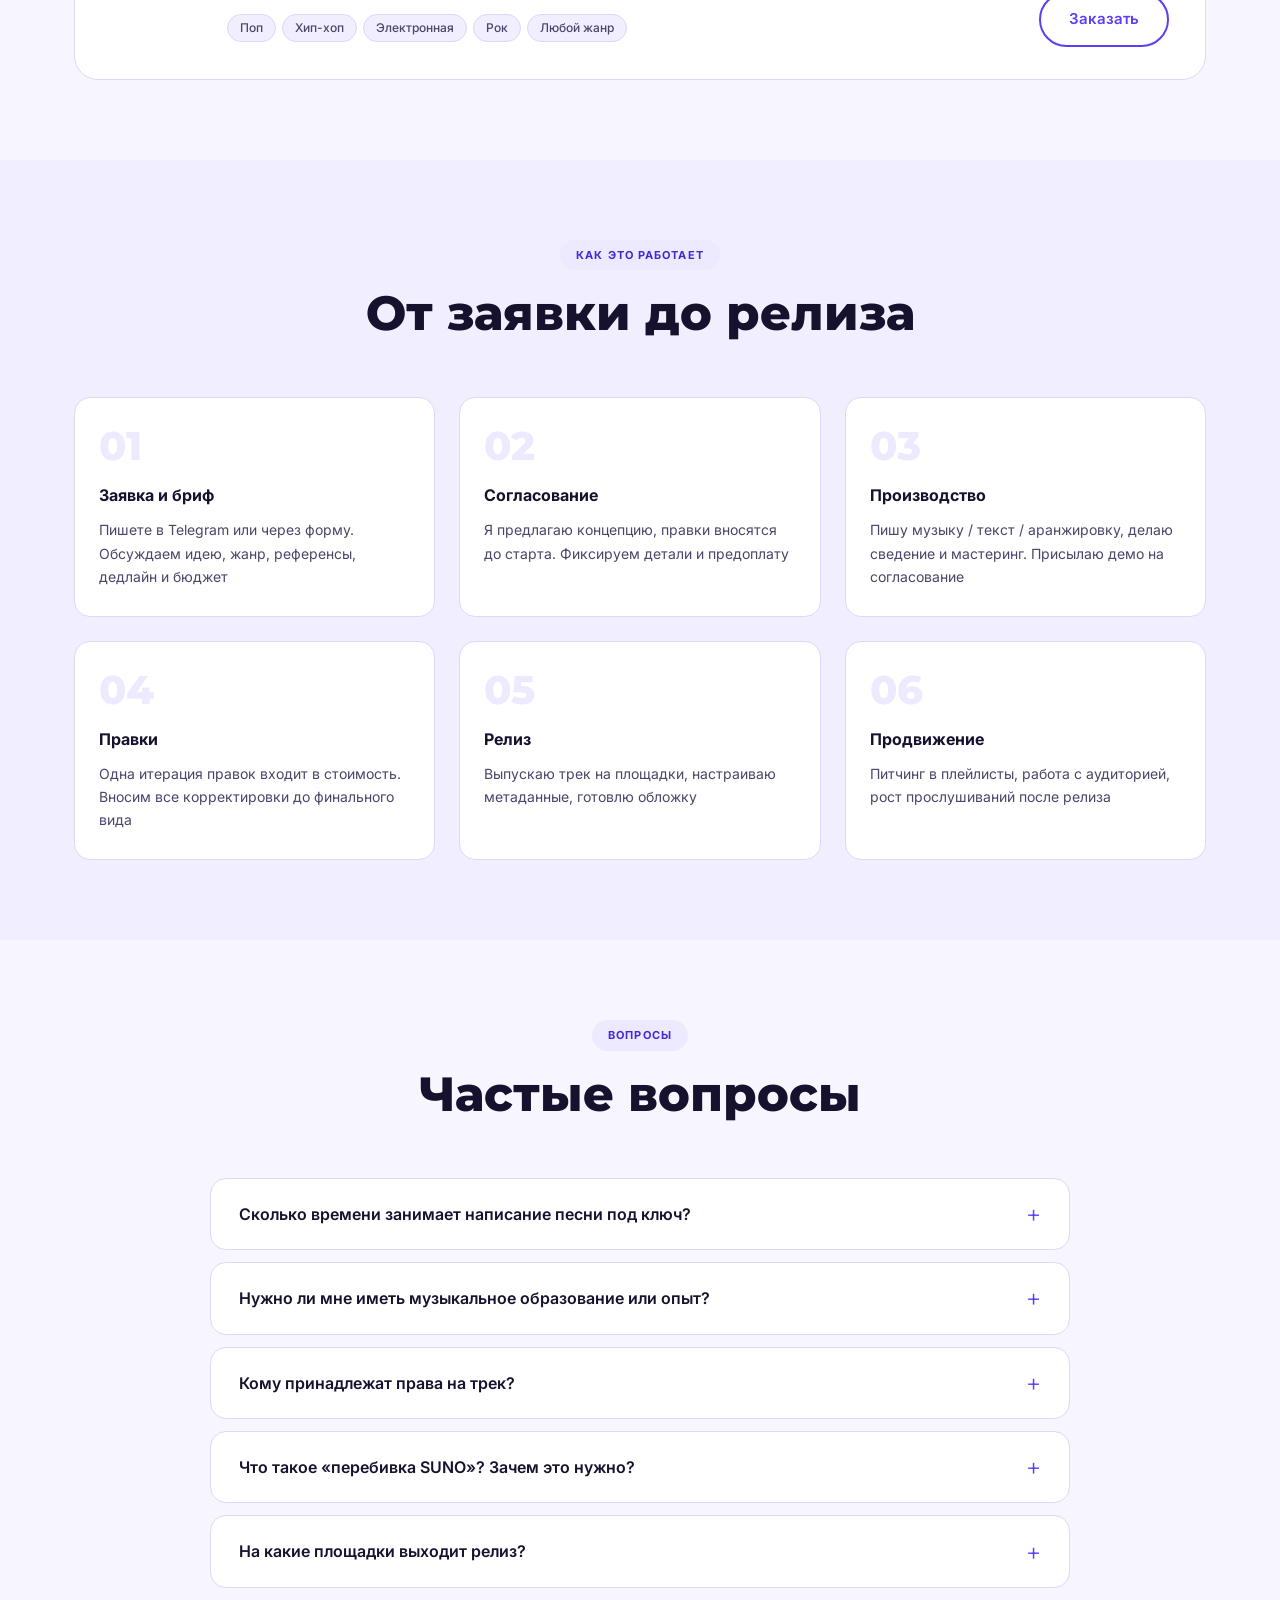
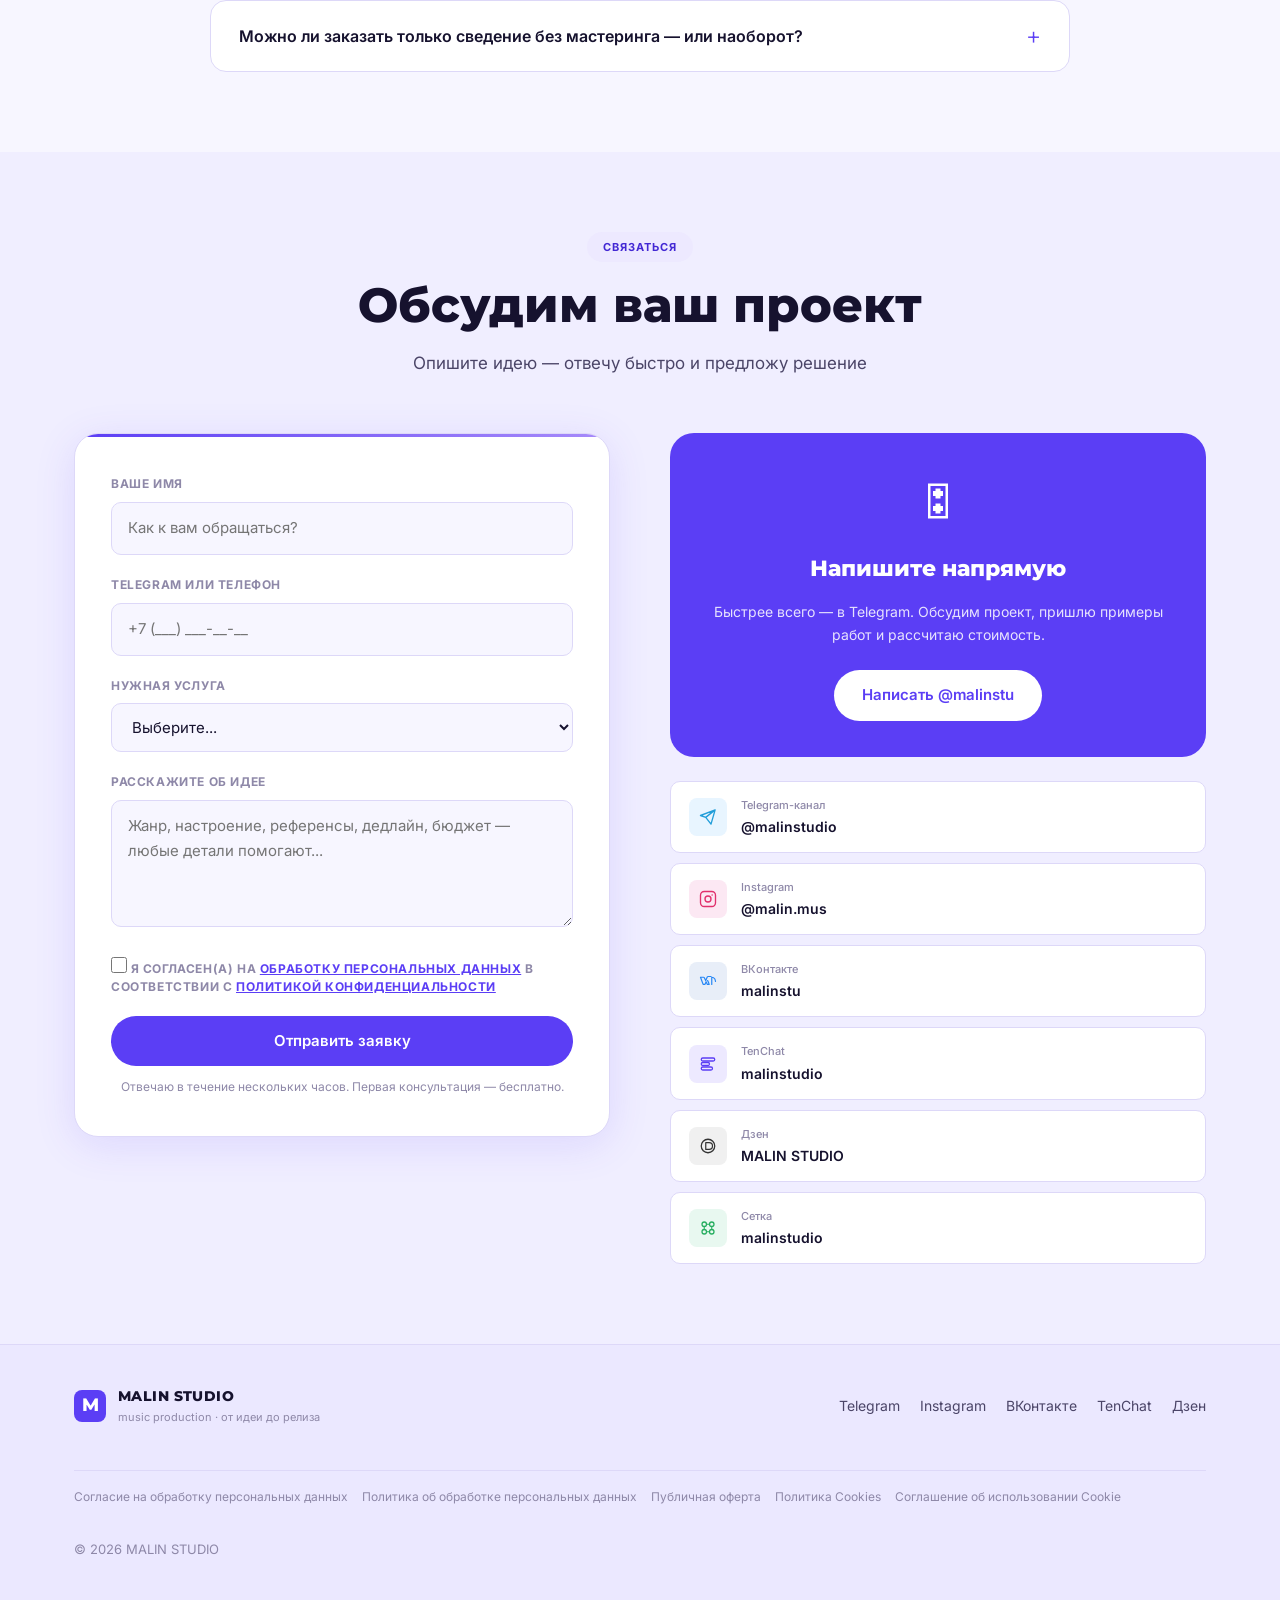
==== commit 464e7fdf: "Fix fonts, icons, process step bug, add consent checkbox and legal docs" ====
--- a/index.html
+++ b/index.html
@@ -7,7 +7,7 @@
   <meta name="description" content="Песня под ключ от идеи до чартов. Сведение и мастеринг. Музыка для фильмов, игр и рилс. Аранжировки и биты. Продюсер @malinstu.">
   <link rel="preconnect" href="https://fonts.googleapis.com">
   <link rel="preconnect" href="https://fonts.gstatic.com" crossorigin>
-  <link href="https://fonts.googleapis.com/css2?family=Inter:wght@400;500;600;700&family=Syne:wght@600;700;800&display=swap" rel="stylesheet">
+  <link href="https://fonts.googleapis.com/css2?family=Inter:wght@400;500;600;700&family=Montserrat:wght@600;700;800&display=swap" rel="stylesheet">
   <link rel="stylesheet" href="styles.css">
 </head>
 <body>
@@ -53,7 +53,7 @@
         Продюсер · Сонграйтер · Звукорежиссёр
       </div>
       <h1 class="hero__title">От идеи<br>до <em>чартов</em></h1>
-      <p class="hero__sub">Пишу музыку, тексты, делаю сведение и мастеринг, выпускаю на площадки и продвигаю до плейлистов. Полный цикл производства — один специалист, один результат.</p>
+      <p class="hero__sub">Пишу музыку, тексты, делаю сведение и мастеринг, выпускаю на площадки и продвигаю до плейлистов. Полный цикл — один специалист от идеи до релиза.</p>
       <div class="hero__actions">
         <a href="#leadForm" class="btn btn--primary btn--lg">Обсудить проект</a>
         <a href="#services" class="btn btn--ghost">Смотреть услуги</a>
@@ -194,7 +194,7 @@
           <div class="service-item__info">
             <div class="service-item__badge">Флагман</div>
             <h3>Песня под ключ</h3>
-            <p>Полный цикл: написание текста, музыки и аранжировки, запись, сведение, мастеринг, обложка, дистрибьюция на площадки и продвижение релиза. Один исполнитель — полный результат.</p>
+            <p>Полный цикл: написание текста, музыки и аранжировки, запись, сведение, мастеринг, обложка, дистрибьюция на площадки и продвижение релиза. Один специалист — весь путь от идеи до релиза.</p>
             <ul class="service-item__includes">
               <li>Текст + музыка с нуля или под вашу идею</li>
               <li>Аранжировка в нужном жанре</li>
@@ -424,6 +424,12 @@
           <label for="comment">Расскажите об идее</label>
           <textarea id="comment" name="comment" rows="4" placeholder="Жанр, настроение, референсы, дедлайн, бюджет — любые детали помогают..."></textarea>
         </div>
+        <div class="form__group form__consent">
+          <label class="consent-label">
+            <input type="checkbox" name="consent" required>
+            <span>Я согласен(а) на <a href="privacy-policy.html" target="_blank">обработку персональных данных</a> в соответствии с <a href="privacy-consent.html" target="_blank">политикой конфиденциальности</a></span>
+          </label>
+        </div>
         <button type="submit" class="btn btn--primary btn--full">Отправить заявку</button>
         <p class="form__note">Отвечаю в течение нескольких часов. Первая консультация — бесплатно.</p>
       </form>
@@ -438,7 +444,7 @@
         <div class="contact__socials">
           <a class="social-link" href="https://t.me/malinstudio" target="_blank" rel="noopener">
             <div class="social-link__icon social-link__icon--tg">
-              <svg width="18" height="18" viewBox="0 0 24 24" fill="none"><path d="M12 19l9 2-9-18-9 18 9-2zm0 0v-8" stroke="currentColor" stroke-width="2" stroke-linecap="round" stroke-linejoin="round"/></svg>
+              <svg width="18" height="18" viewBox="0 0 24 24" fill="none"><path d="M21.5 2.5L2 10l7 2.5M21.5 2.5l-5.5 19-7-9M21.5 2.5L9 12.5" stroke="currentColor" stroke-width="1.8" stroke-linecap="round" stroke-linejoin="round"/></svg>
             </div>
             <div>
               <div class="social-link__label">Telegram-канал</div>
@@ -456,7 +462,7 @@
           </a>
           <a class="social-link" href="https://vk.com/malinstu" target="_blank" rel="noopener">
             <div class="social-link__icon social-link__icon--vk">
-              <svg width="18" height="18" viewBox="0 0 24 24" fill="none"><path d="M3 7h3.5l2 4 2-4H14l-3.5 5 4 5H11l-2.5-3.5L6 17H3l4-5L3 7z" stroke="currentColor" stroke-width="1.5" stroke-linecap="round" stroke-linejoin="round"/></svg>
+              <svg width="18" height="18" viewBox="0 0 24 24" fill="none"><path d="M2 7h4c.5 0 .9.3 1.1.7L9 11.5l2-4.8c.2-.4.6-.7 1.1-.7H16M2 7l3.5 9.5H8L9.5 13l1.5 3.5h2.5c-.5-2.5-2-5-2-5M17 7v9.5M17 7c0 0 4.5 0 5 5.5" stroke="currentColor" stroke-width="1.6" stroke-linecap="round" stroke-linejoin="round"/></svg>
             </div>
             <div>
               <div class="social-link__label">ВКонтакте</div>
@@ -465,7 +471,7 @@
           </a>
           <a class="social-link" href="https://tenchat.ru/malinstudio" target="_blank" rel="noopener">
             <div class="social-link__icon social-link__icon--tc">
-              <svg width="18" height="18" viewBox="0 0 24 24" fill="none"><path d="M12 2L2 7l10 5 10-5-10-5zM2 17l10 5 10-5M2 12l10 5 10-5" stroke="currentColor" stroke-width="1.8" stroke-linecap="round" stroke-linejoin="round"/></svg>
+              <svg width="18" height="18" viewBox="0 0 24 24" fill="none"><rect x="3" y="4" width="18" height="4" rx="2" stroke="currentColor" stroke-width="1.7"/><rect x="3" y="10" width="11" height="4" rx="2" stroke="currentColor" stroke-width="1.7"/><rect x="3" y="16" width="15" height="4" rx="2" stroke="currentColor" stroke-width="1.7"/></svg>
             </div>
             <div>
               <div class="social-link__label">TenChat</div>
@@ -474,7 +480,7 @@
           </a>
           <a class="social-link" href="https://dzen.ru/id/67be977553a4ad4f9afe2cda" target="_blank" rel="noopener">
             <div class="social-link__icon social-link__icon--dz">
-              <svg width="18" height="18" viewBox="0 0 24 24" fill="none"><circle cx="12" cy="12" r="10" stroke="currentColor" stroke-width="1.8"/><path d="M8 12h8M12 8v8" stroke="currentColor" stroke-width="1.8" stroke-linecap="round"/></svg>
+              <svg width="18" height="18" viewBox="0 0 24 24" fill="none"><circle cx="12" cy="12" r="9" stroke="currentColor" stroke-width="1.7"/><path d="M9 7.5h4.5a4.5 4.5 0 010 9H9V7.5z" stroke="currentColor" stroke-width="1.6" stroke-linecap="round" stroke-linejoin="round"/></svg>
             </div>
             <div>
               <div class="social-link__label">Дзен</div>
@@ -483,7 +489,7 @@
           </a>
           <a class="social-link" href="https://setka.ru/users/9396e66f-b150-42c9-8cd2-9aad5ac309b7" target="_blank" rel="noopener">
             <div class="social-link__icon social-link__icon--sk">
-              <svg width="18" height="18" viewBox="0 0 24 24" fill="none"><rect x="3" y="3" width="7" height="7" rx="1" stroke="currentColor" stroke-width="1.8"/><rect x="14" y="3" width="7" height="7" rx="1" stroke="currentColor" stroke-width="1.8"/><rect x="3" y="14" width="7" height="7" rx="1" stroke="currentColor" stroke-width="1.8"/><rect x="14" y="14" width="7" height="7" rx="1" stroke="currentColor" stroke-width="1.8"/></svg>
+              <svg width="18" height="18" viewBox="0 0 24 24" fill="none"><circle cx="7" cy="7" r="3" stroke="currentColor" stroke-width="1.7"/><circle cx="17" cy="7" r="3" stroke="currentColor" stroke-width="1.7"/><circle cx="7" cy="17" r="3" stroke="currentColor" stroke-width="1.7"/><circle cx="17" cy="17" r="3" stroke="currentColor" stroke-width="1.7"/><path d="M10 7h4M7 10v4M17 10v4M10 17h4" stroke="currentColor" stroke-width="1.4"/></svg>
             </div>
             <div>
               <div class="social-link__label">Сетка</div>
@@ -513,6 +519,13 @@
       <a href="https://tenchat.ru/malinstudio" target="_blank" rel="noopener">TenChat</a>
       <a href="https://dzen.ru/id/67be977553a4ad4f9afe2cda" target="_blank" rel="noopener">Дзен</a>
     </div>
+    <div class="footer__docs" style="width:100%;display:flex;flex-wrap:wrap;gap:14px;margin-top:12px;padding-top:16px;border-top:1px solid var(--border);">
+      <a href="privacy-consent.html" style="font-size:12px;color:var(--text-3);">Согласие на обработку персональных данных</a>
+      <a href="privacy-policy.html" style="font-size:12px;color:var(--text-3);">Политика об обработке персональных данных</a>
+      <a href="public-offer.html" style="font-size:12px;color:var(--text-3);">Публичная оферта</a>
+      <a href="cookie-policy.html" style="font-size:12px;color:var(--text-3);">Политика Cookies</a>
+      <a href="cookie-agreement.html" style="font-size:12px;color:var(--text-3);">Соглашение об использовании Cookie</a>
+    </div>
     <p class="footer__copy">© <span id="year"></span> MALIN STUDIO</p>
   </div>
 </footer>
@@ -520,7 +533,7 @@
 <!-- FAB -->
 <div class="fab-group">
   <a class="fab" href="https://t.me/malinstu" target="_blank" rel="noopener" aria-label="Написать в Telegram">
-    <svg width="22" height="22" viewBox="0 0 24 24" fill="none"><path d="M12 19l9 2-9-18-9 18 9-2zm0 0v-8" stroke="currentColor" stroke-width="2" stroke-linecap="round" stroke-linejoin="round"/></svg>
+    <svg width="22" height="22" viewBox="0 0 24 24" fill="none"><path d="M21.5 2.5L2 10l7 2.5M21.5 2.5l-5.5 19-7-9M21.5 2.5L9 12.5" stroke="currentColor" stroke-width="2" stroke-linecap="round" stroke-linejoin="round"/></svg>
   </a>
 </div>
 
--- a/styles.css
+++ b/styles.css
@@ -20,7 +20,7 @@
   --radius-sm: 10px;
   --radius-lg: 24px;
   --font-body: 'Inter', sans-serif;
-  --font-heading: 'Syne', sans-serif;
+  --font-heading: 'Montserrat', sans-serif;
   --transition: 0.25s ease;
 }
 
@@ -478,10 +478,6 @@
   margin-bottom: 16px;
   position: relative;
 }
-.process-step__num::after {
-  content: attr(class);
-  position: absolute;
-}
 .process-step h4 { font-size: 16px; font-weight: 700; margin-bottom: 10px; }
 .process-step p { font-size: 14px; color: var(--text-2); line-height: 1.65; }
 .process-step__line { display: none; }
@@ -559,6 +555,10 @@
 .form__group input:focus, .form__group textarea:focus, .form__group select:focus { border-color: var(--accent); }
 .form__group textarea { resize: vertical; min-height: 100px; }
 .form__note { font-size: 12px; color: var(--text-3); text-align: center; margin-top: 12px; line-height: 1.5; }
+.form__consent { margin-top: 4px; }
+.consent-label { display: flex; align-items: flex-start; gap: 10px; cursor: pointer; font-size: 13px; color: var(--text-2); line-height: 1.5; }
+.consent-label input[type="checkbox"] { width: 16px; height: 16px; margin-top: 2px; flex-shrink: 0; accent-color: var(--accent); cursor: pointer; }
+.consent-label a { color: var(--accent); text-decoration: underline; }
 
 .contact__right { display: flex; flex-direction: column; gap: 24px; }
 .contact__cta-block {
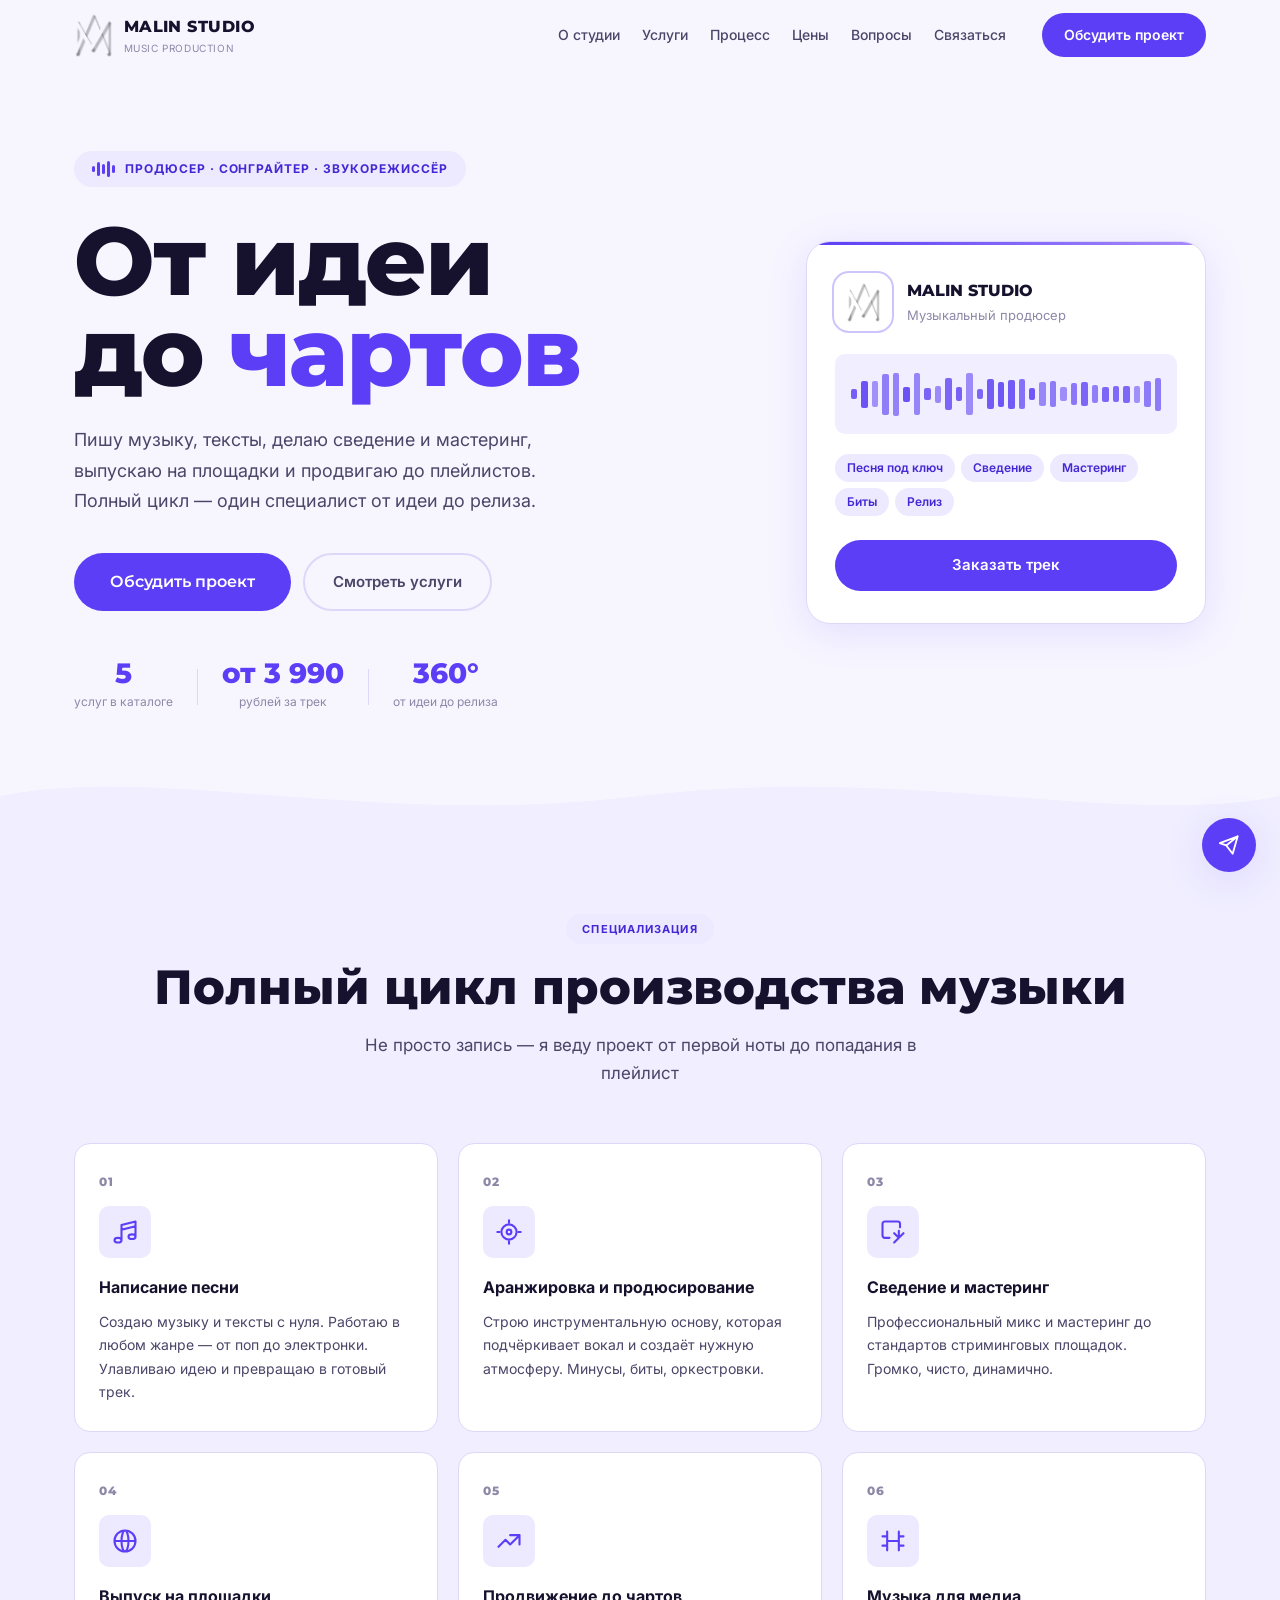
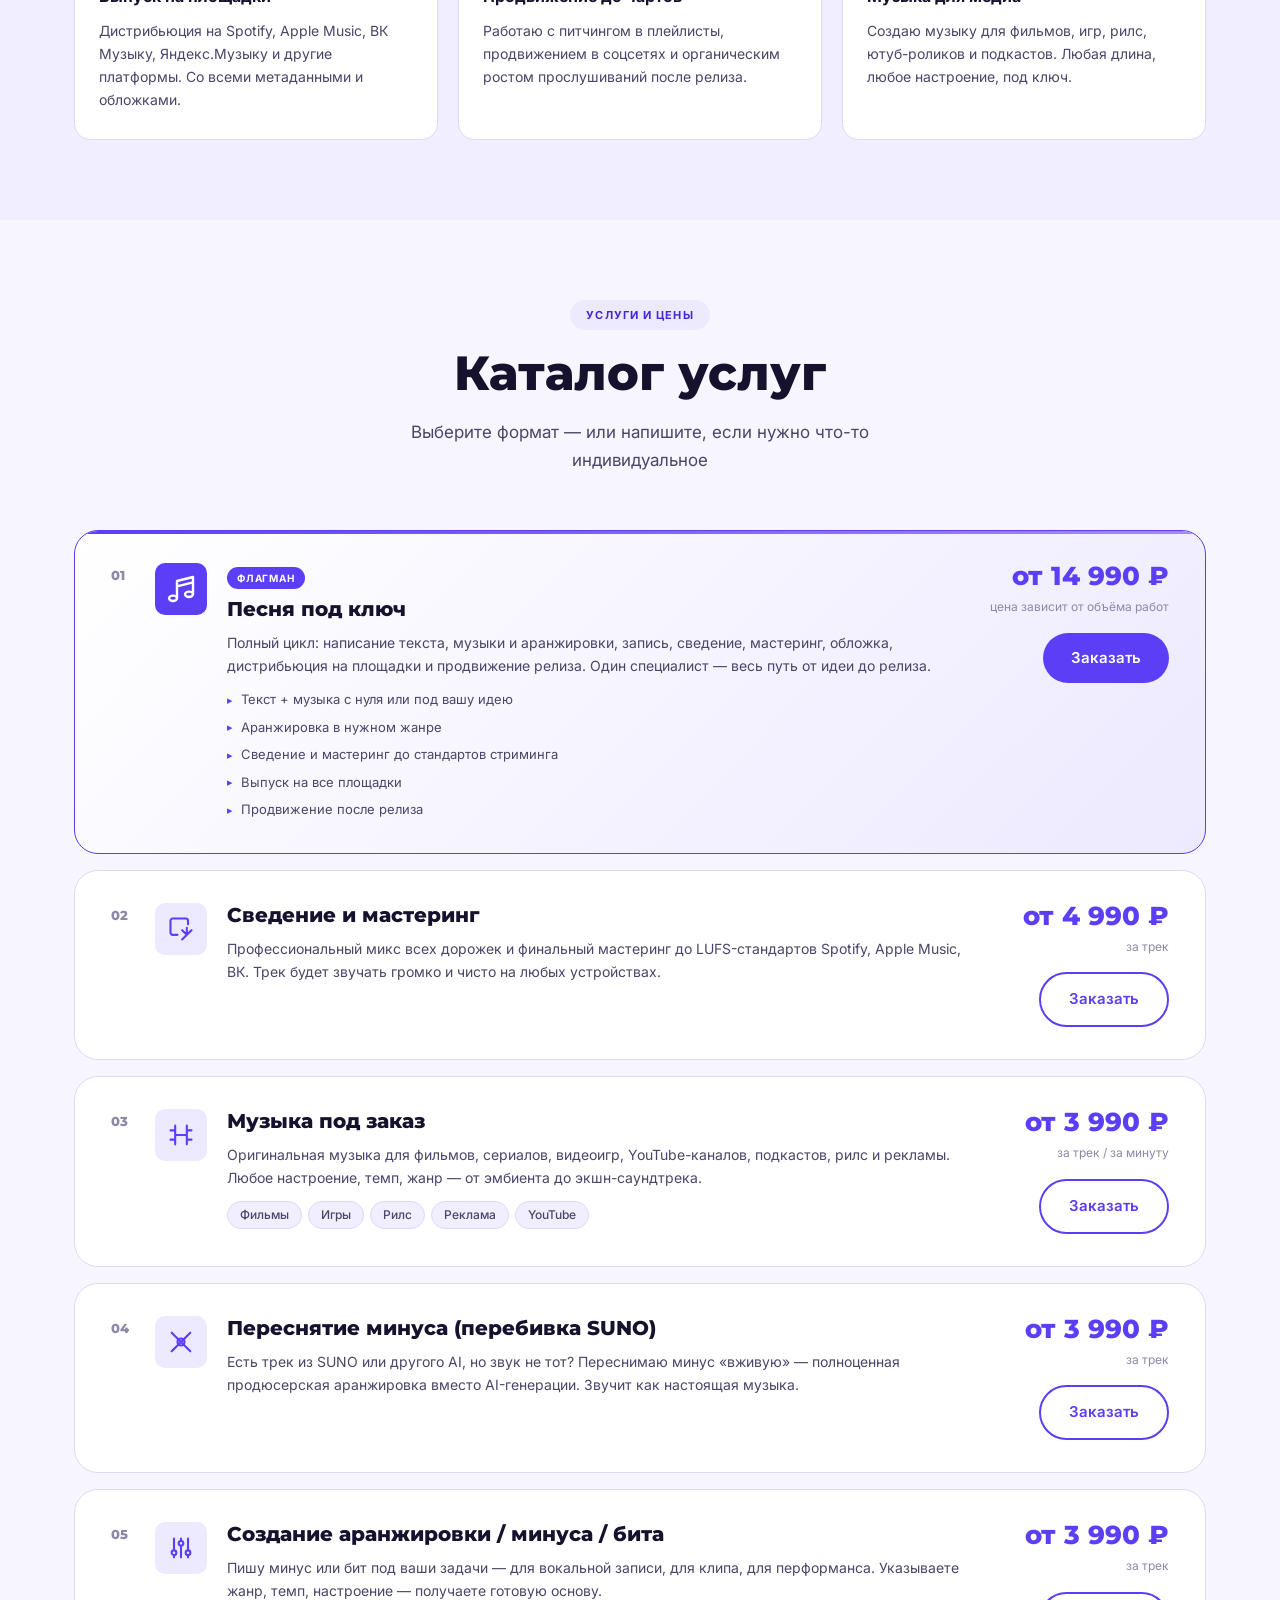
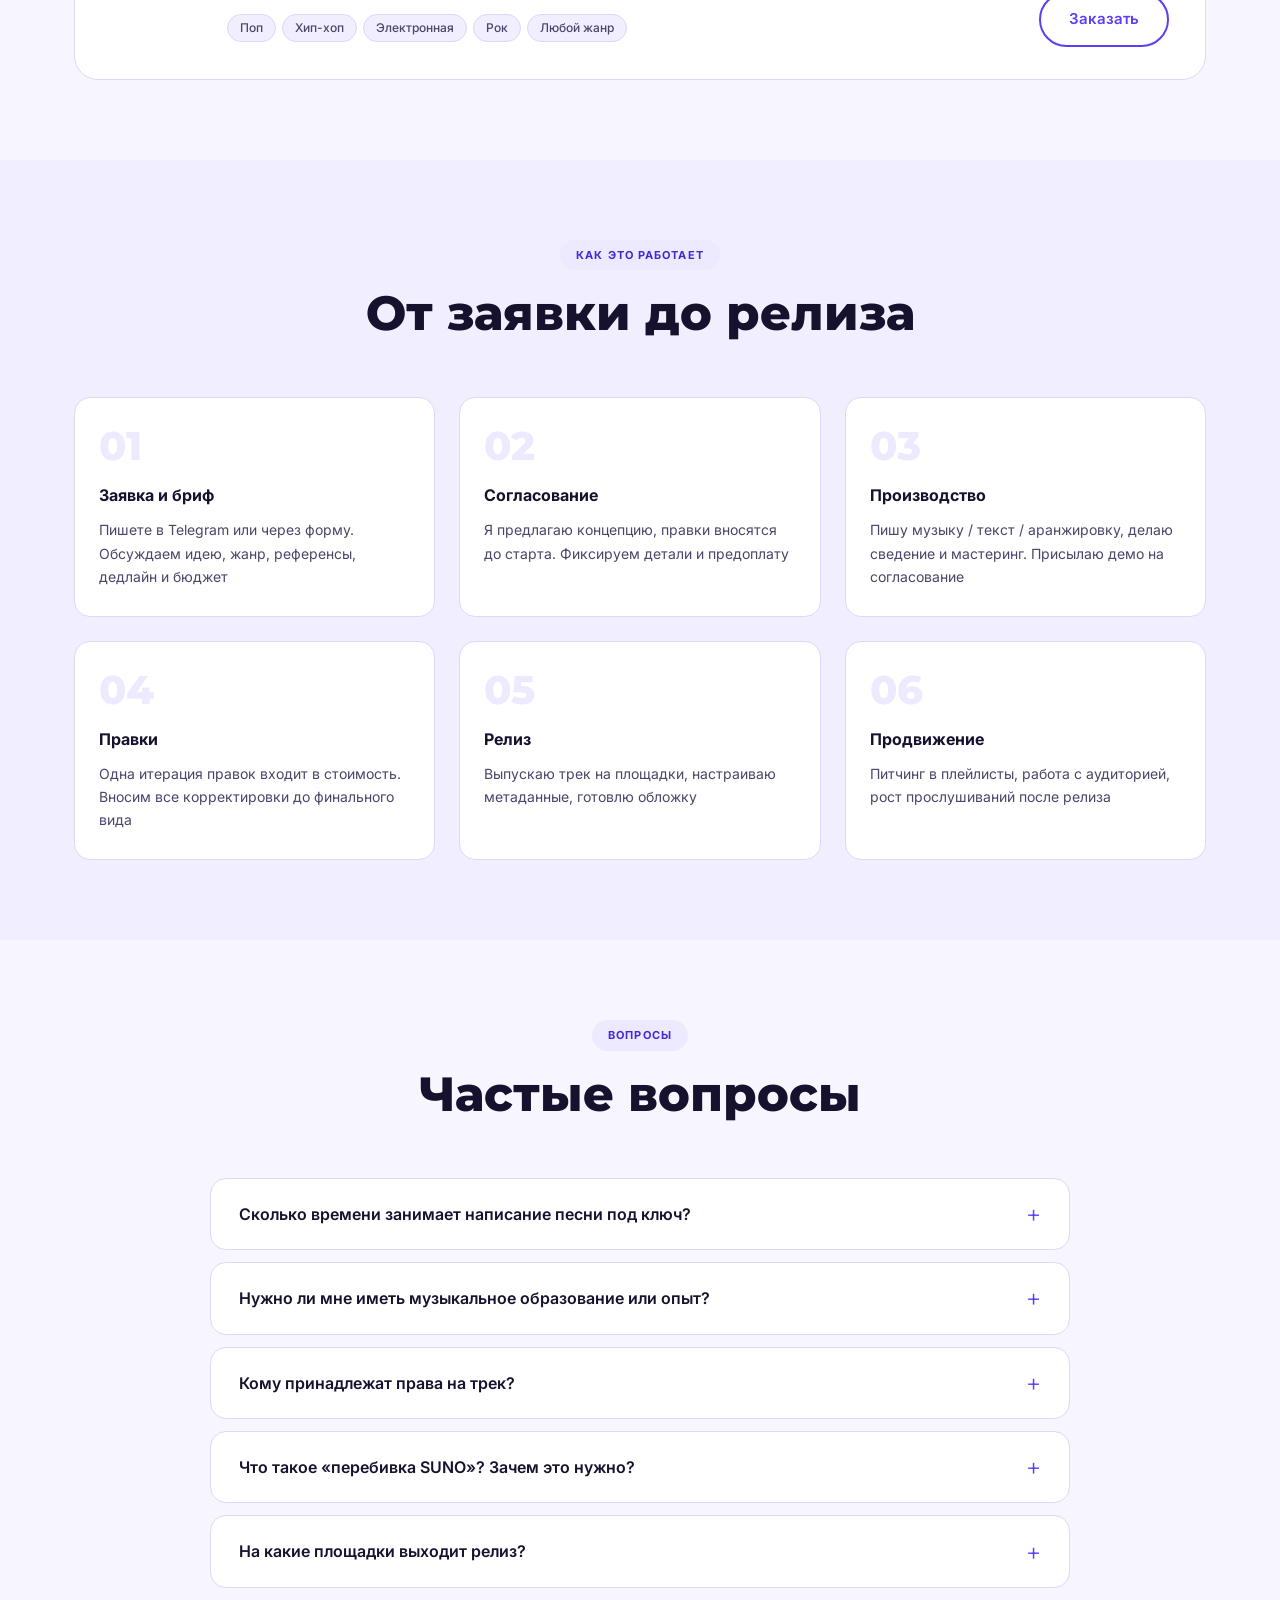
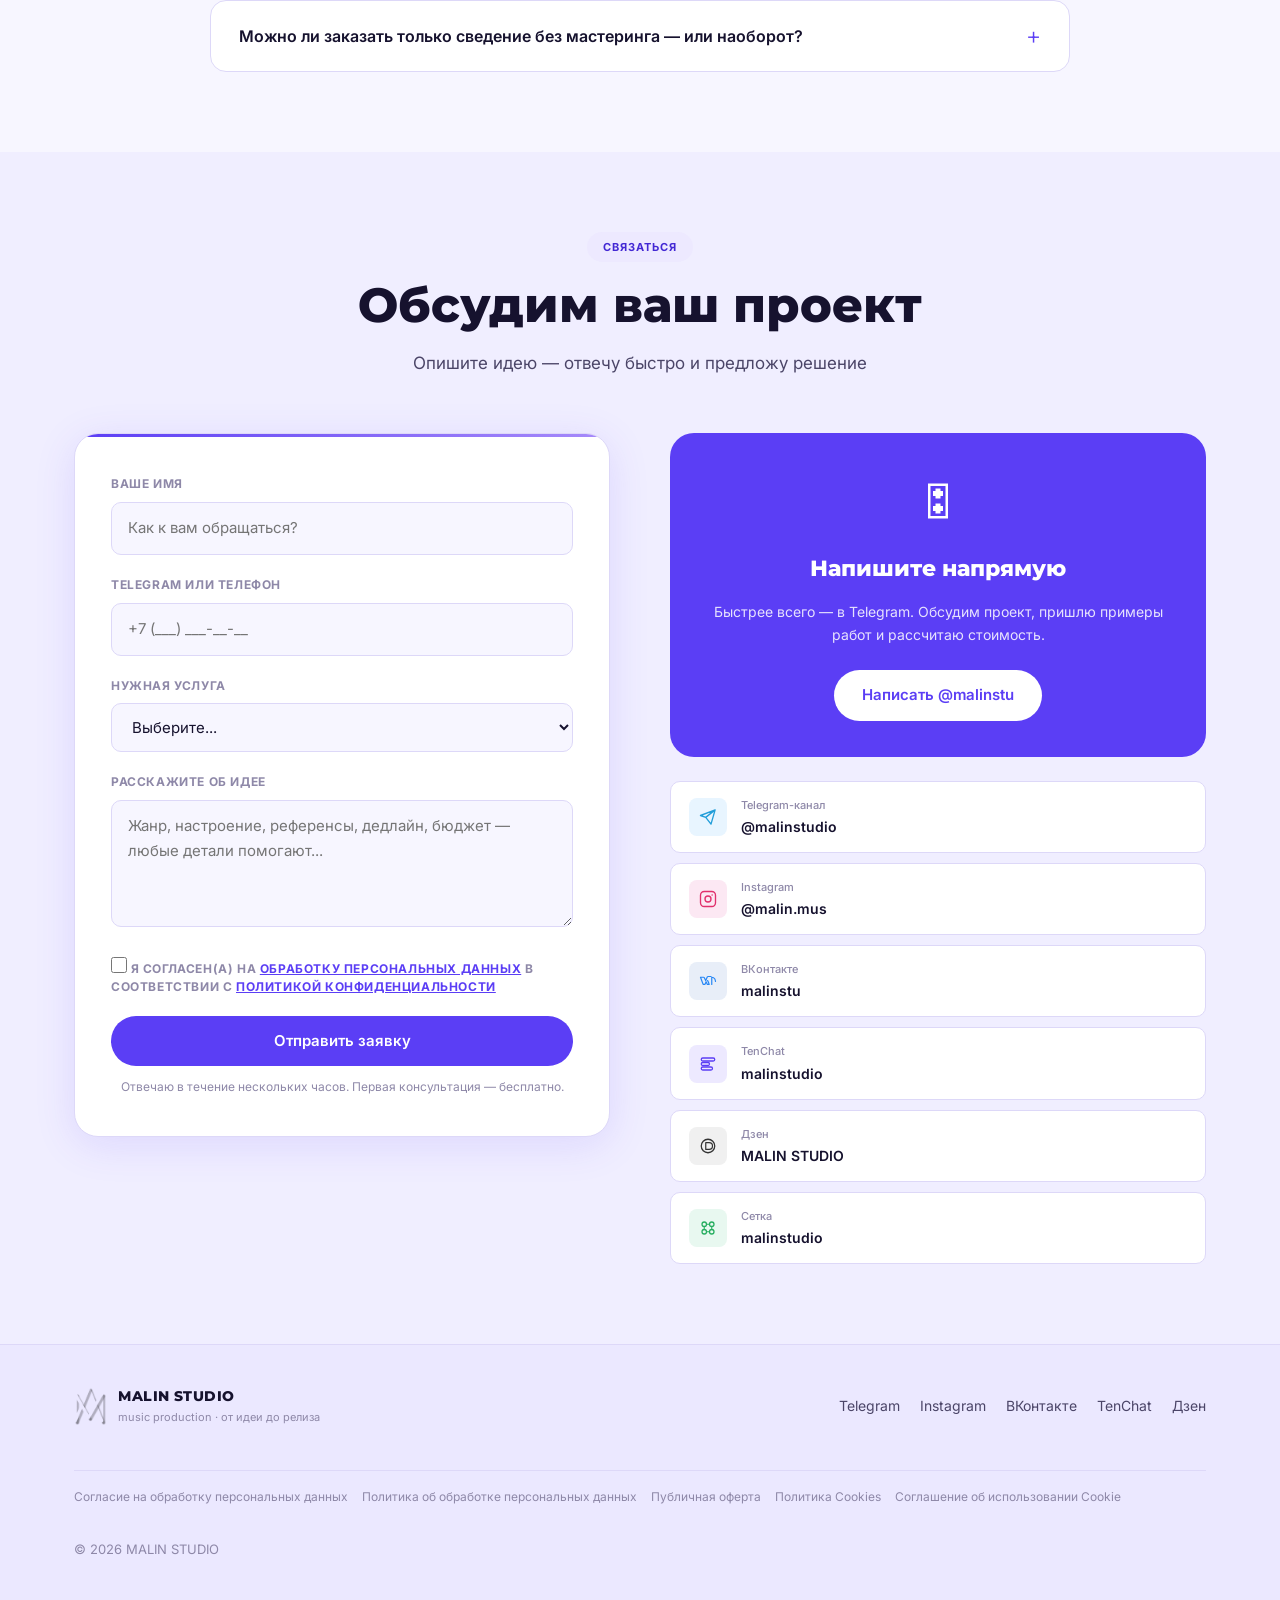
==== commit 55d4391b: "Add MALIN STUDIO logo to header, footer and hero card" ====
--- a/index.html
+++ b/index.html
@@ -16,7 +16,7 @@
 <header class="header" id="header">
   <div class="container header__inner">
     <a class="logo" href="#">
-      <div class="logo__mark">M</div>
+      <img src="logo.jpg" alt="MALIN STUDIO logo" style="height:44px;width:auto;mix-blend-mode:multiply;">
       <div>
         <span class="logo__name">MALIN STUDIO</span>
         <span class="logo__suffix">music production</span>
@@ -78,8 +78,8 @@
     <div class="hero__visual">
       <div class="hero__card">
         <div class="hero__card-top">
-          <div class="hero__ava">
-            <span>M</span>
+          <div class="hero__ava" style="background:#fff;">
+            <img src="logo.jpg" alt="MALIN STUDIO" style="width:40px;height:40px;object-fit:contain;mix-blend-mode:multiply;">
             <div class="hero__ava-pulse"></div>
           </div>
           <div>
@@ -506,7 +506,7 @@
 <footer class="footer">
   <div class="container footer__inner">
     <div class="footer__logo">
-      <div class="footer__mark">M</div>
+      <img src="logo.jpg" alt="MALIN STUDIO logo" style="height:38px;width:auto;mix-blend-mode:multiply;">
       <div>
         <div class="footer__name">MALIN STUDIO</div>
         <div class="footer__sub">music production · от идеи до релиза</div>
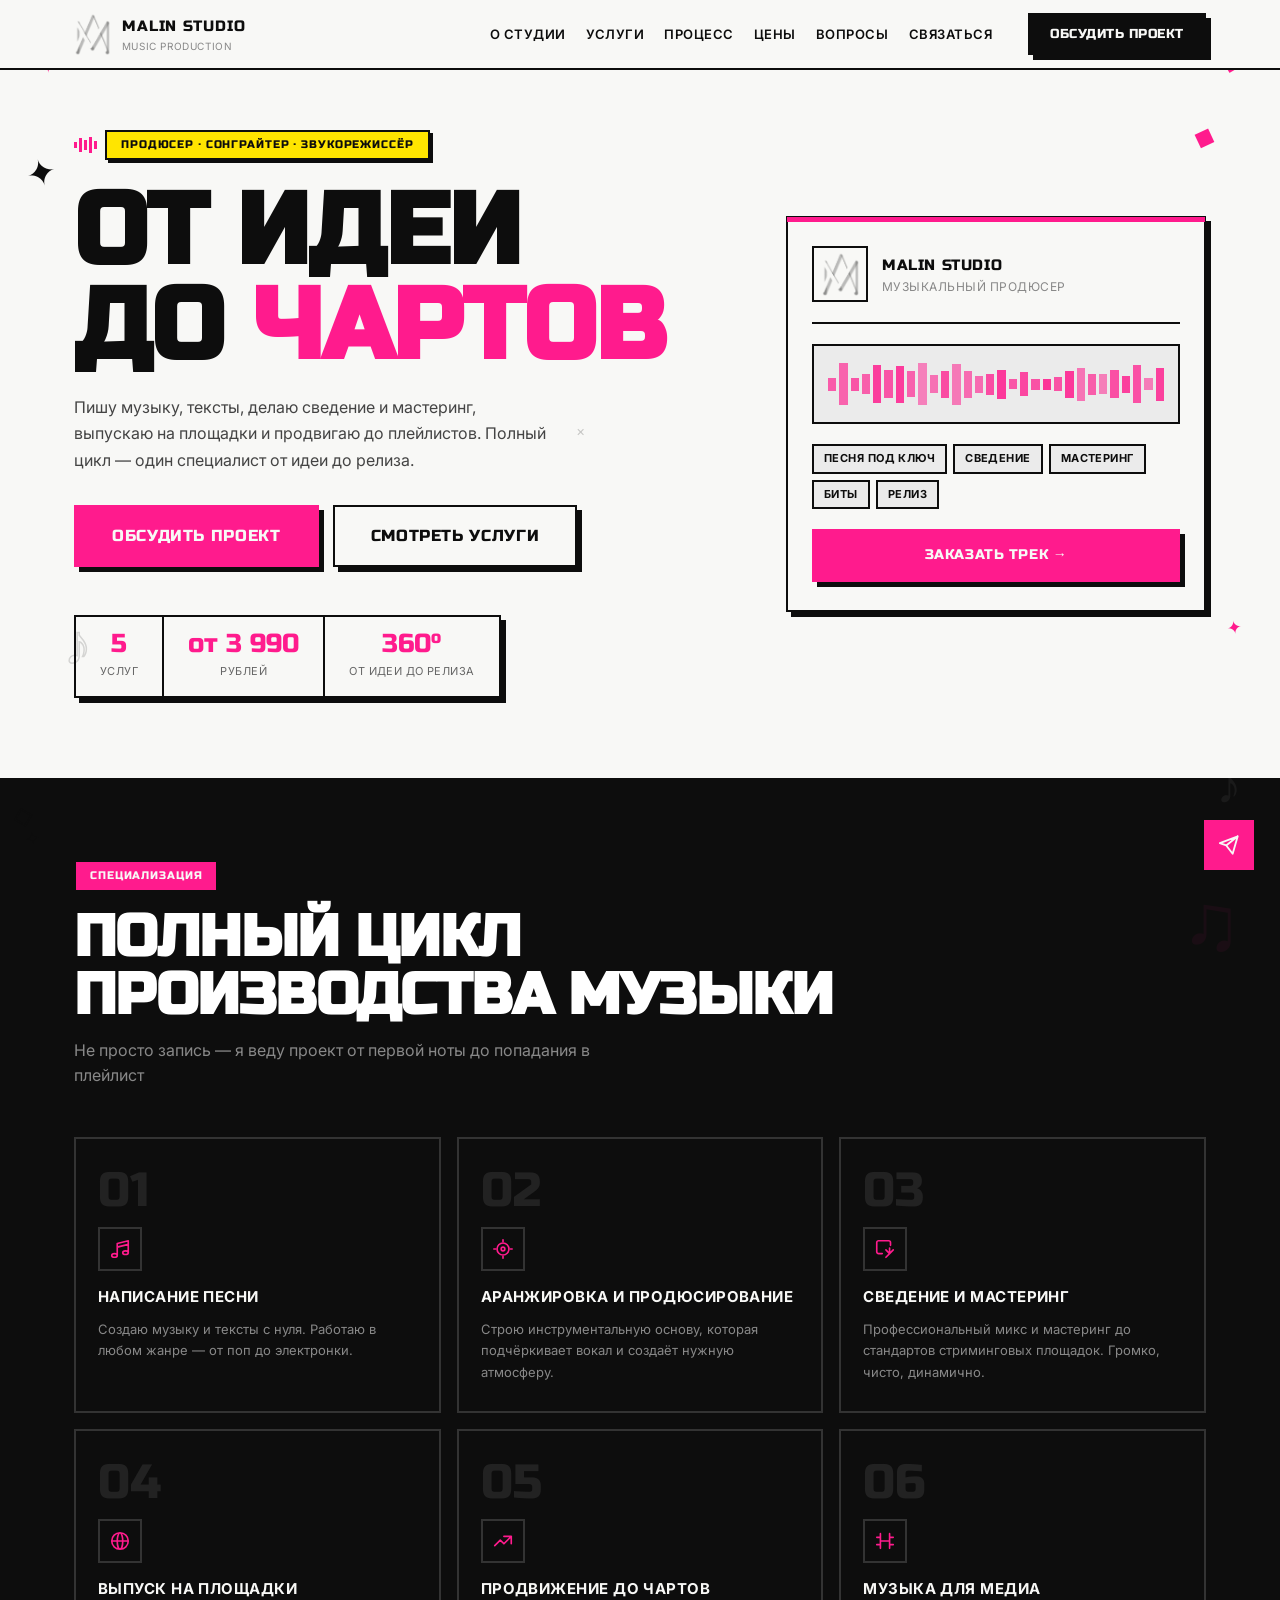
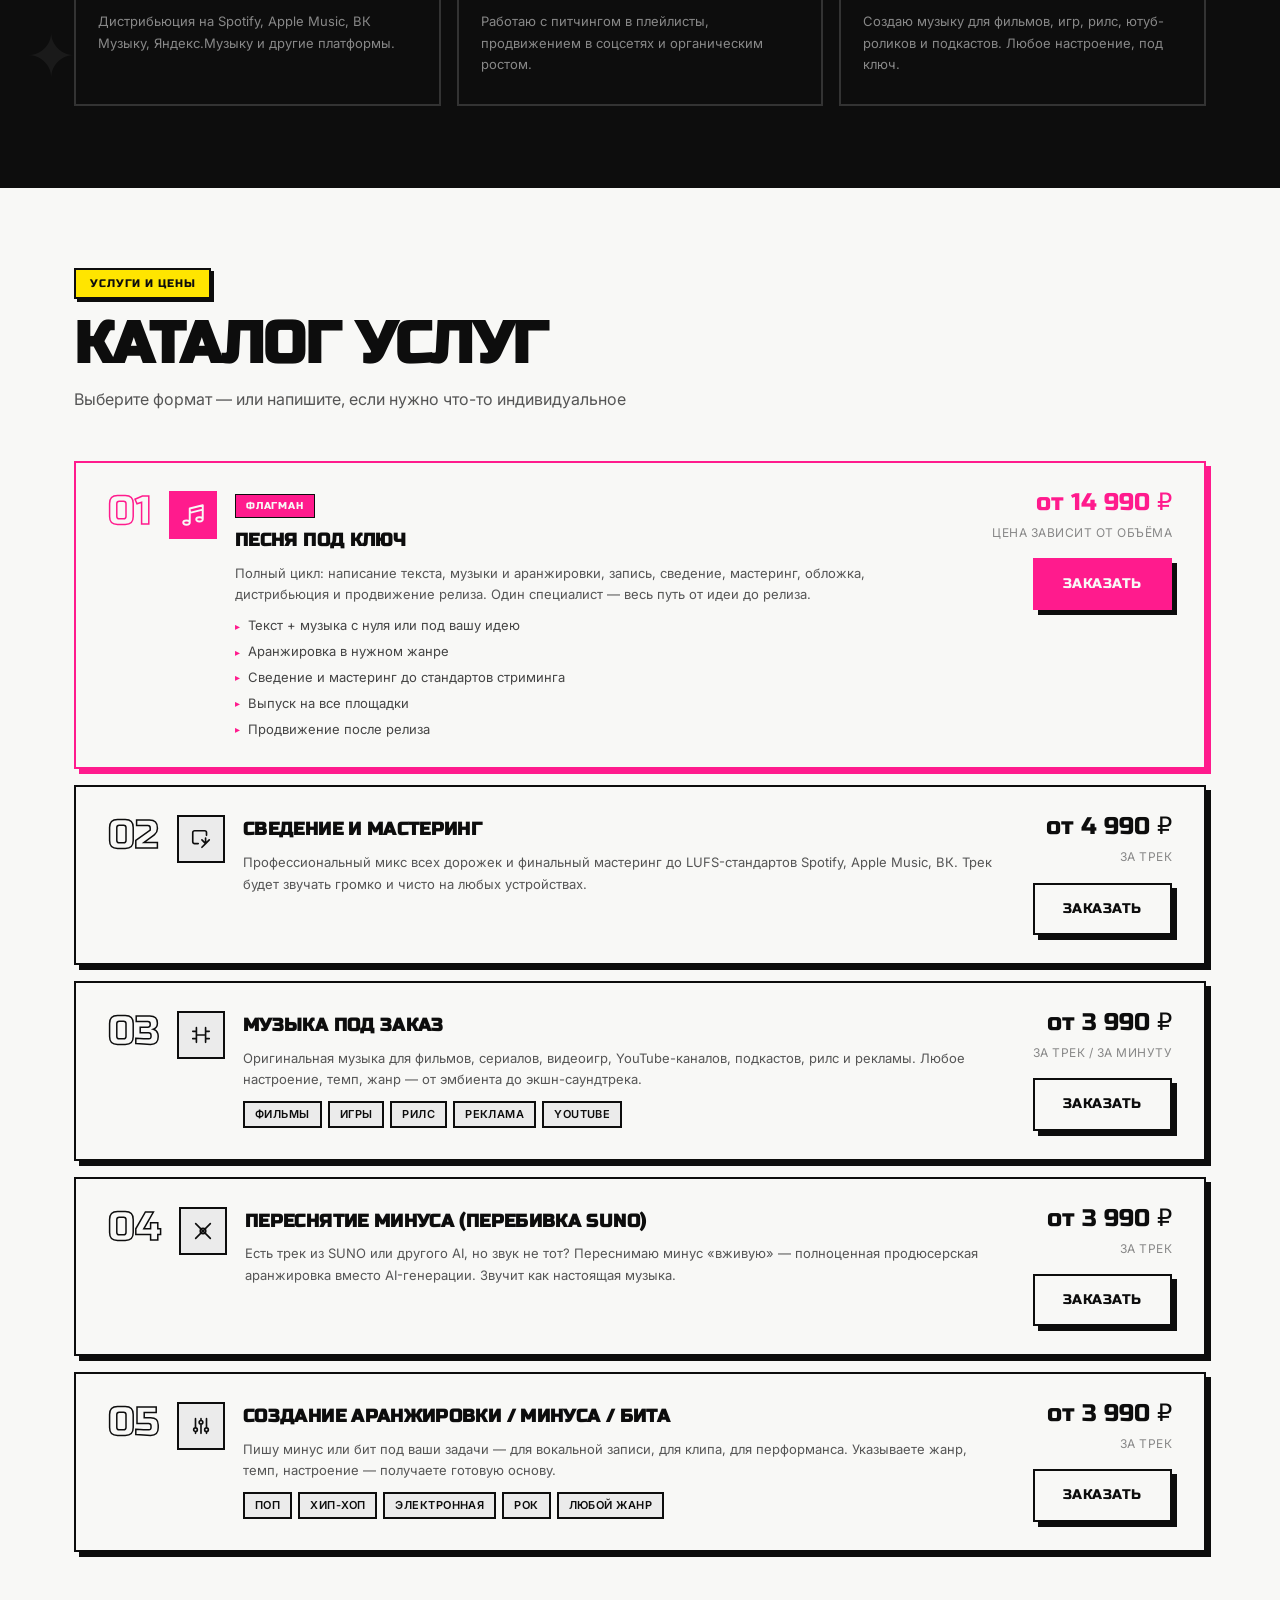
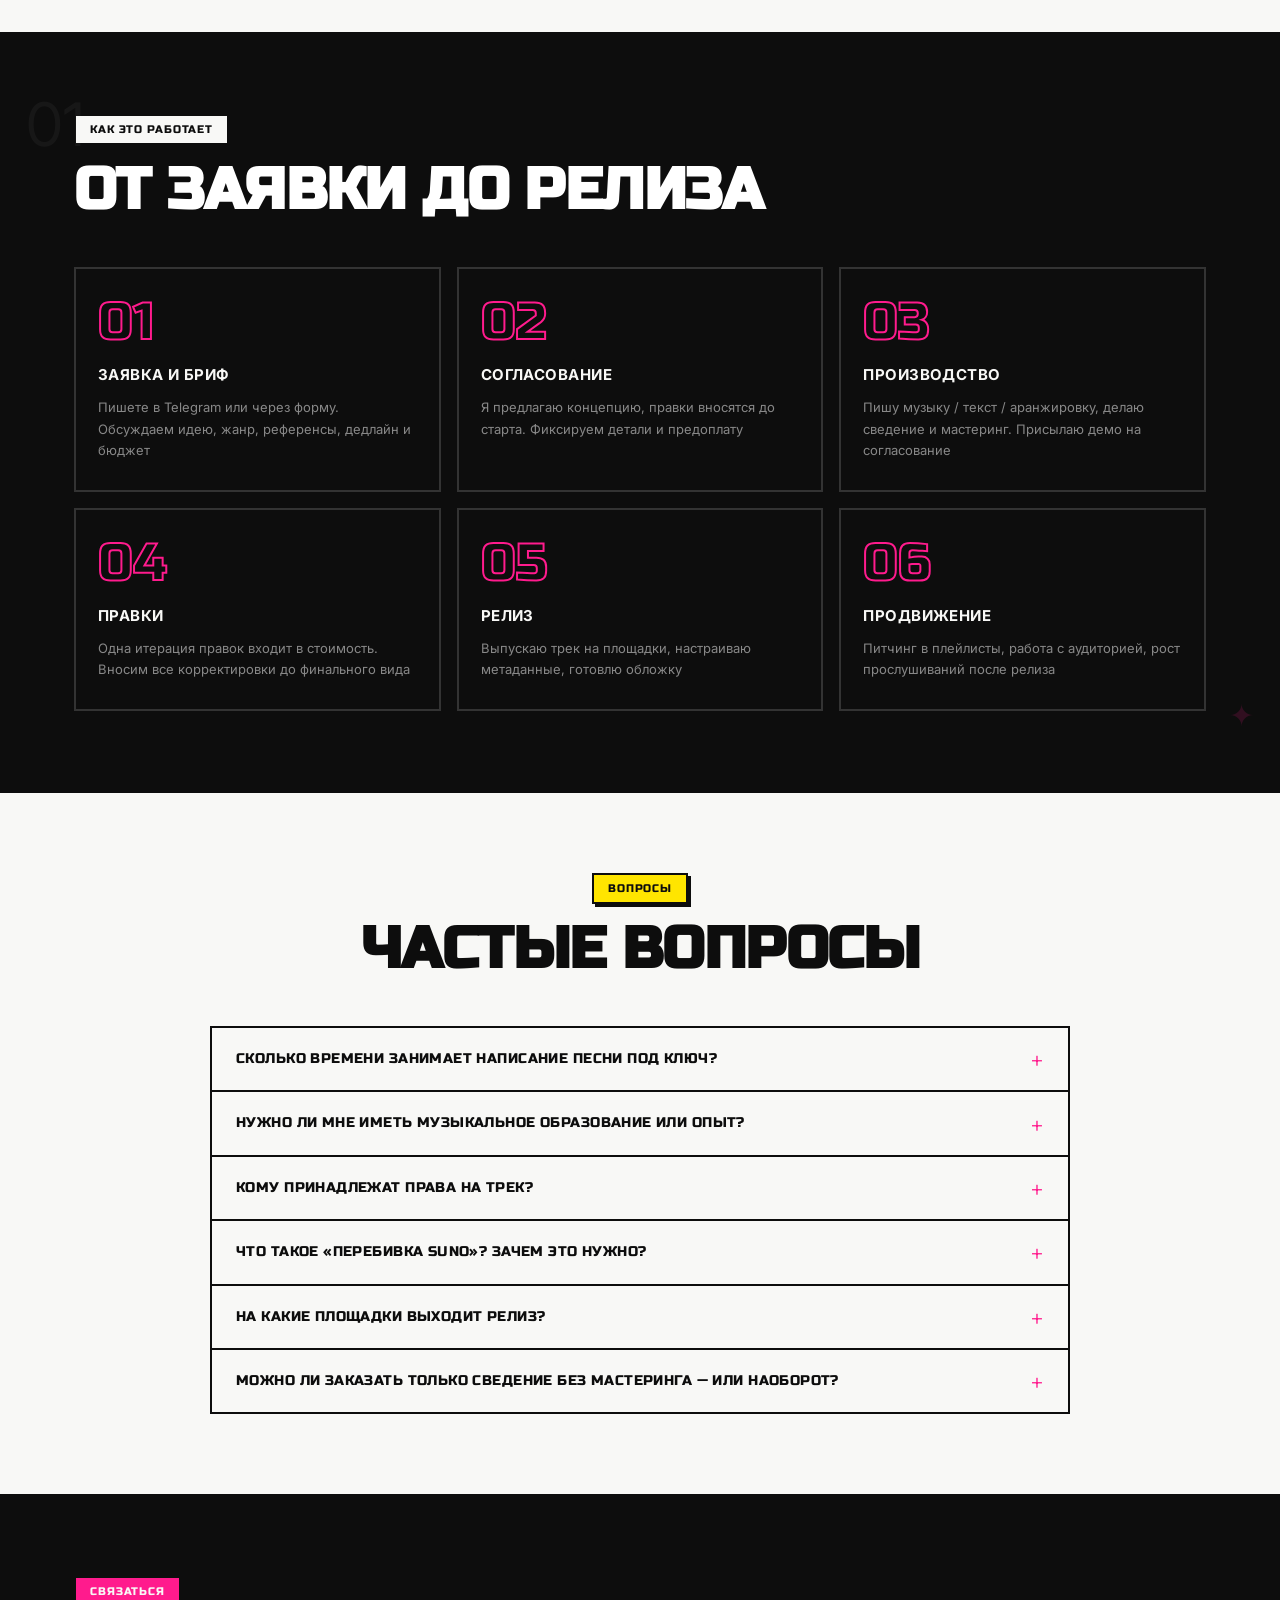
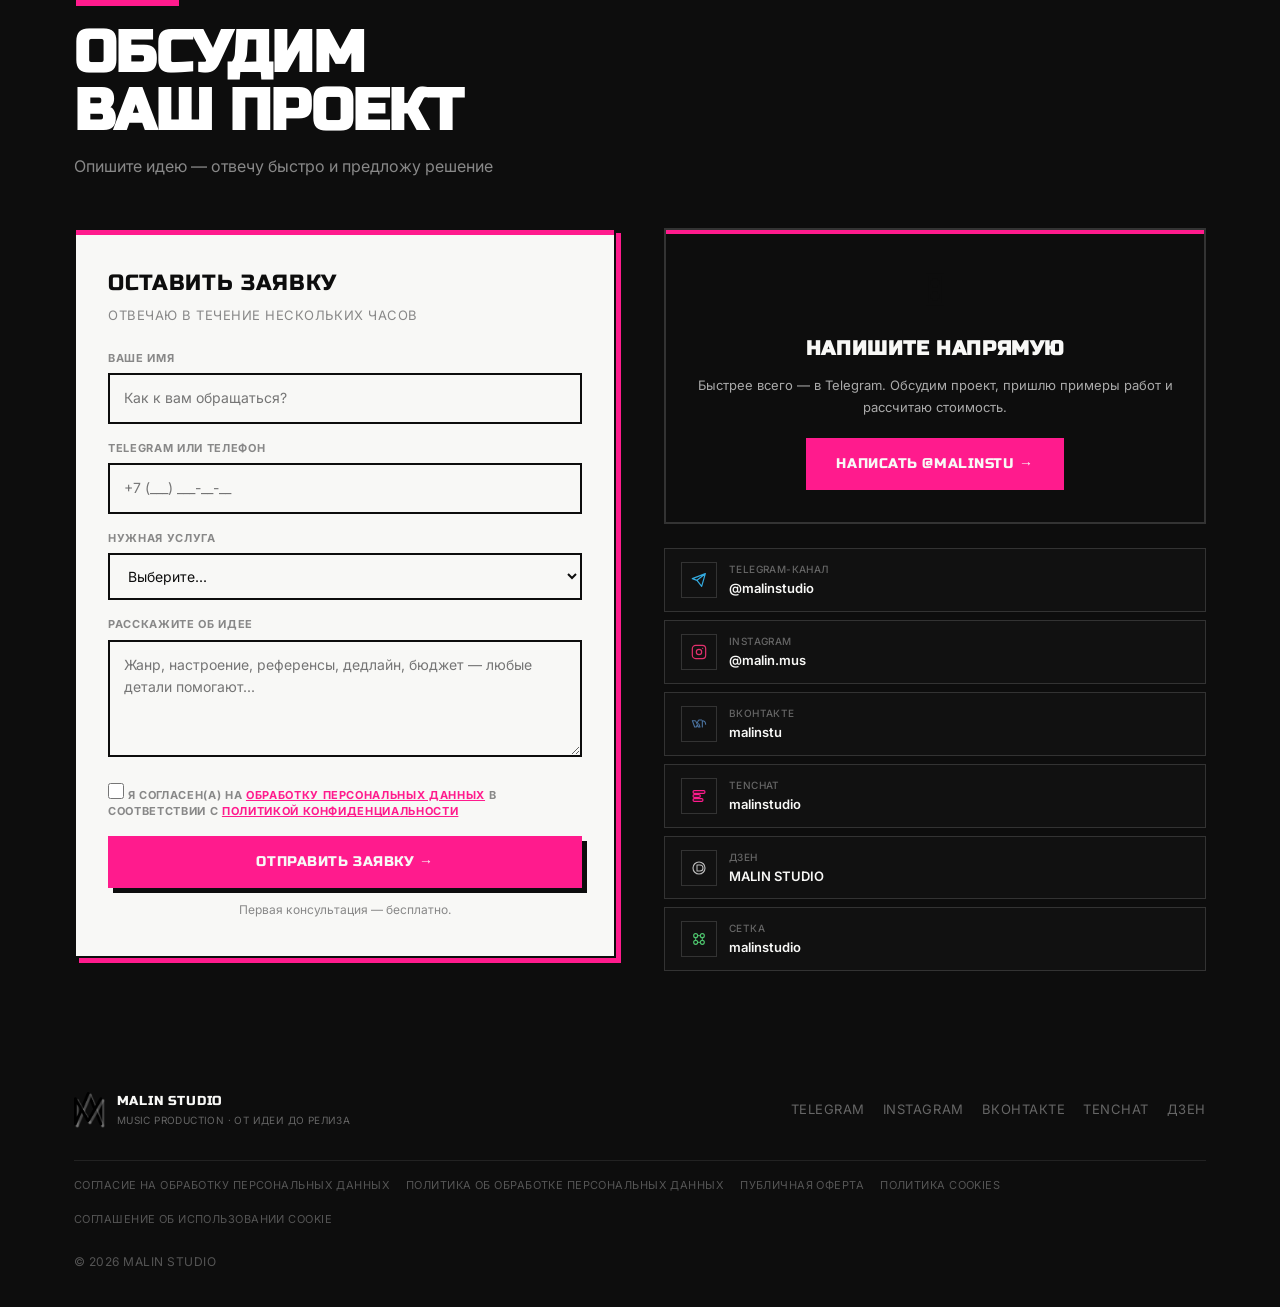
==== commit 9c173687: "Complete redesign: graffiti/street style with black/white/pink, Russo One font, hard shadows" ====
--- a/index.html
+++ b/index.html
@@ -7,7 +7,7 @@
   <meta name="description" content="Песня под ключ от идеи до чартов. Сведение и мастеринг. Музыка для фильмов, игр и рилс. Аранжировки и биты. Продюсер @malinstu.">
   <link rel="preconnect" href="https://fonts.googleapis.com">
   <link rel="preconnect" href="https://fonts.gstatic.com" crossorigin>
-  <link href="https://fonts.googleapis.com/css2?family=Inter:wght@400;500;600;700&family=Montserrat:wght@600;700;800&display=swap" rel="stylesheet">
+  <link href="https://fonts.googleapis.com/css2?family=Inter:wght@400;500;600;700&family=Russo+One&display=swap" rel="stylesheet">
   <link rel="stylesheet" href="styles.css">
 </head>
 <body>
@@ -16,7 +16,7 @@
 <header class="header" id="header">
   <div class="container header__inner">
     <a class="logo" href="#">
-      <img src="logo.jpg" alt="MALIN STUDIO logo" style="height:44px;width:auto;mix-blend-mode:multiply;">
+      <img class="logo__img" src="logo.jpg" alt="MALIN STUDIO">
       <div>
         <span class="logo__name">MALIN STUDIO</span>
         <span class="logo__suffix">music production</span>
@@ -39,48 +39,55 @@
 
 <!-- HERO -->
 <section class="hero" id="about">
-  <div class="hero__wave" aria-hidden="true">
-    <svg viewBox="0 0 1200 200" preserveAspectRatio="none">
-      <path d="M0,100 C150,20 350,180 600,100 C850,20 1050,180 1200,100 L1200,200 L0,200 Z" fill="currentColor"/>
-    </svg>
-  </div>
-  <div class="container hero__inner">
+  <!-- декоративные элементы -->
+  <span class="deco" style="top:12%;left:2%;font-size:36px;transform:rotate(-15deg);">✦</span>
+  <span class="deco deco--pink" style="top:8%;right:5%;font-size:22px;transform:rotate(20deg);">◆</span>
+  <span class="deco deco--outline" style="bottom:15%;left:5%;font-size:56px;opacity:.15;">♪</span>
+  <span class="deco deco--pink" style="bottom:20%;right:3%;font-size:18px;transform:rotate(-10deg);">✦</span>
+  <span class="deco" style="top:50%;left:45%;font-size:14px;opacity:.2;">×</span>
+
+  <div class="container hero__grid">
     <div class="hero__text">
       <div class="hero__label">
-        <span class="hero__label-eq">
+        <div class="hero__label-eq">
           <span></span><span></span><span></span><span></span><span></span>
-        </span>
-        Продюсер · Сонграйтер · Звукорежиссёр
-      </div>
-      <h1 class="hero__title">От идеи<br>до <em>чартов</em></h1>
+        </div>
+        <span class="sticker">Продюсер · Сонграйтер · Звукорежиссёр</span>
+      </div>
+
+      <h1 class="hero__title">
+        ОТ ИДЕИ<br>
+        ДО <span class="pink">ЧАРТОВ</span>
+      </h1>
+
       <p class="hero__sub">Пишу музыку, тексты, делаю сведение и мастеринг, выпускаю на площадки и продвигаю до плейлистов. Полный цикл — один специалист от идеи до релиза.</p>
+
       <div class="hero__actions">
-        <a href="#leadForm" class="btn btn--primary btn--lg">Обсудить проект</a>
-        <a href="#services" class="btn btn--ghost">Смотреть услуги</a>
-      </div>
+        <a href="#leadForm" class="btn btn--pink btn--lg">Обсудить проект</a>
+        <a href="#services" class="btn btn--outline btn--lg">Смотреть услуги</a>
+      </div>
+
       <div class="hero__stats">
         <div class="stat">
           <span class="stat__num">5</span>
-          <span class="stat__label">услуг в каталоге</span>
-        </div>
-        <div class="stat stat--div"></div>
+          <span class="stat__label">услуг</span>
+        </div>
         <div class="stat">
           <span class="stat__num">от 3 990</span>
-          <span class="stat__label">рублей за трек</span>
-        </div>
-        <div class="stat stat--div"></div>
+          <span class="stat__label">рублей</span>
+        </div>
         <div class="stat">
           <span class="stat__num">360°</span>
           <span class="stat__label">от идеи до релиза</span>
         </div>
       </div>
     </div>
+
     <div class="hero__visual">
       <div class="hero__card">
         <div class="hero__card-top">
-          <div class="hero__ava" style="background:#fff;">
-            <img src="logo.jpg" alt="MALIN STUDIO" style="width:40px;height:40px;object-fit:contain;mix-blend-mode:multiply;">
-            <div class="hero__ava-pulse"></div>
+          <div class="hero__ava">
+            <img src="logo.jpg" alt="MALIN STUDIO">
           </div>
           <div>
             <div class="hero__card-name">MALIN STUDIO</div>
@@ -108,93 +115,97 @@
           <span>Биты</span>
           <span>Релиз</span>
         </div>
-        <a href="#leadForm" class="btn btn--primary btn--full">Заказать трек</a>
+        <a href="#leadForm" class="btn btn--pink btn--full">Заказать трек →</a>
       </div>
     </div>
   </div>
 </section>
 
-<!-- ЧТО ДЕЛАЮ -->
+<!-- ЧТО ДЕЛАЮ (тёмный) -->
 <section class="what" id="what">
+  <span class="deco deco--pink" style="top:10%;right:3%;font-size:80px;opacity:.05;">♫</span>
+  <span class="deco" style="bottom:10%;left:2%;font-size:60px;opacity:.05;color:#fff;">✦</span>
   <div class="container">
     <div class="section-header">
-      <div class="section-tag">Специализация</div>
-      <h2>Полный цикл производства музыки</h2>
-      <p>Не просто запись — я веду проект от первой ноты до попадания в плейлист</p>
+      <div class="section-tag section-tag--pink">Специализация</div>
+      <h2 style="color:#fff;">Полный цикл<br>производства музыки</h2>
+      <p style="color:#888;">Не просто запись — я веду проект от первой ноты до попадания в плейлист</p>
     </div>
     <div class="what__grid">
-      <div class="what-card">
+      <div class="what-card reveal">
         <div class="what-card__num">01</div>
         <div class="what-card__icon">
-          <svg width="28" height="28" viewBox="0 0 24 24" fill="none"><path d="M9 19V6l12-3v13M9 19c0 1.105-1.343 2-3 2s-3-.895-3-2 1.343-2 3-2 3 .895 3 2zm12-3c0 1.105-1.343 2-3 2s-3-.895-3-2 1.343-2 3-2 3 .895 3 2zM9 10l12-3" stroke="currentColor" stroke-width="1.8" stroke-linecap="round" stroke-linejoin="round"/></svg>
+          <svg width="22" height="22" viewBox="0 0 24 24" fill="none"><path d="M9 19V6l12-3v13M9 19c0 1.105-1.343 2-3 2s-3-.895-3-2 1.343-2 3-2 3 .895 3 2zm12-3c0 1.105-1.343 2-3 2s-3-.895-3-2 1.343-2 3-2 3 .895 3 2zM9 10l12-3" stroke="currentColor" stroke-width="1.8" stroke-linecap="round" stroke-linejoin="round"/></svg>
         </div>
         <h4>Написание песни</h4>
-        <p>Создаю музыку и тексты с нуля. Работаю в любом жанре — от поп до электронки. Улавливаю идею и превращаю в готовый трек.</p>
-      </div>
-      <div class="what-card">
+        <p>Создаю музыку и тексты с нуля. Работаю в любом жанре — от поп до электронки.</p>
+      </div>
+      <div class="what-card reveal">
         <div class="what-card__num">02</div>
         <div class="what-card__icon">
-          <svg width="28" height="28" viewBox="0 0 24 24" fill="none"><path d="M12 18.5a6.5 6.5 0 100-13 6.5 6.5 0 000 13z" stroke="currentColor" stroke-width="1.8"/><path d="M12 14a2 2 0 100-4 2 2 0 000 4z" stroke="currentColor" stroke-width="1.8"/><path d="M12 2v2M12 20v2M2 12h2M20 12h2" stroke="currentColor" stroke-width="1.8" stroke-linecap="round"/></svg>
+          <svg width="22" height="22" viewBox="0 0 24 24" fill="none"><path d="M12 18.5a6.5 6.5 0 100-13 6.5 6.5 0 000 13z" stroke="currentColor" stroke-width="1.8"/><path d="M12 14a2 2 0 100-4 2 2 0 000 4z" stroke="currentColor" stroke-width="1.8"/><path d="M12 2v2M12 20v2M2 12h2M20 12h2" stroke="currentColor" stroke-width="1.8" stroke-linecap="round"/></svg>
         </div>
         <h4>Аранжировка и продюсирование</h4>
-        <p>Строю инструментальную основу, которая подчёркивает вокал и создаёт нужную атмосферу. Минусы, биты, оркестровки.</p>
-      </div>
-      <div class="what-card">
+        <p>Строю инструментальную основу, которая подчёркивает вокал и создаёт нужную атмосферу.</p>
+      </div>
+      <div class="what-card reveal">
         <div class="what-card__num">03</div>
         <div class="what-card__icon">
-          <svg width="28" height="28" viewBox="0 0 24 24" fill="none"><path d="M9 17H5a2 2 0 01-2-2V5a2 2 0 012-2h11a2 2 0 012 2v3M13 21l4-4m0 0l4-4m-4 4l-4-4m4 4V11" stroke="currentColor" stroke-width="1.8" stroke-linecap="round" stroke-linejoin="round"/></svg>
+          <svg width="22" height="22" viewBox="0 0 24 24" fill="none"><path d="M9 17H5a2 2 0 01-2-2V5a2 2 0 012-2h11a2 2 0 012 2v3M13 21l4-4m0 0l4-4m-4 4l-4-4m4 4V11" stroke="currentColor" stroke-width="1.8" stroke-linecap="round" stroke-linejoin="round"/></svg>
         </div>
         <h4>Сведение и мастеринг</h4>
         <p>Профессиональный микс и мастеринг до стандартов стриминговых площадок. Громко, чисто, динамично.</p>
       </div>
-      <div class="what-card">
+      <div class="what-card reveal">
         <div class="what-card__num">04</div>
         <div class="what-card__icon">
-          <svg width="28" height="28" viewBox="0 0 24 24" fill="none"><path d="M21 12a9 9 0 01-9 9m9-9a9 9 0 00-9-9m9 9H3m9 9a9 9 0 01-9-9m9 9c1.657 0 3-4.03 3-9s-1.343-9-3-9m0 18c-1.657 0-3-4.03-3-9s1.343-9 3-9m-9 9a9 9 0 019-9" stroke="currentColor" stroke-width="1.8" stroke-linecap="round"/></svg>
+          <svg width="22" height="22" viewBox="0 0 24 24" fill="none"><path d="M21 12a9 9 0 01-9 9m9-9a9 9 0 00-9-9m9 9H3m9 9a9 9 0 01-9-9m9 9c1.657 0 3-4.03 3-9s-1.343-9-3-9m0 18c-1.657 0-3-4.03-3-9s1.343-9 3-9m-9 9a9 9 0 019-9" stroke="currentColor" stroke-width="1.8" stroke-linecap="round"/></svg>
         </div>
         <h4>Выпуск на площадки</h4>
-        <p>Дистрибьюция на Spotify, Apple Music, ВК Музыку, Яндекс.Музыку и другие платформы. Со всеми метаданными и обложками.</p>
-      </div>
-      <div class="what-card">
+        <p>Дистрибьюция на Spotify, Apple Music, ВК Музыку, Яндекс.Музыку и другие платформы.</p>
+      </div>
+      <div class="what-card reveal">
         <div class="what-card__num">05</div>
         <div class="what-card__icon">
-          <svg width="28" height="28" viewBox="0 0 24 24" fill="none"><path d="M13 7h8m0 0v8m0-8l-8 8-4-4-6 6" stroke="currentColor" stroke-width="1.8" stroke-linecap="round" stroke-linejoin="round"/></svg>
+          <svg width="22" height="22" viewBox="0 0 24 24" fill="none"><path d="M13 7h8m0 0v8m0-8l-8 8-4-4-6 6" stroke="currentColor" stroke-width="1.8" stroke-linecap="round" stroke-linejoin="round"/></svg>
         </div>
         <h4>Продвижение до чартов</h4>
-        <p>Работаю с питчингом в плейлисты, продвижением в соцсетях и органическим ростом прослушиваний после релиза.</p>
-      </div>
-      <div class="what-card">
+        <p>Работаю с питчингом в плейлисты, продвижением в соцсетях и органическим ростом.</p>
+      </div>
+      <div class="what-card reveal">
         <div class="what-card__num">06</div>
         <div class="what-card__icon">
-          <svg width="28" height="28" viewBox="0 0 24 24" fill="none"><path d="M7 4v16M17 4v16M3 8h4m10 0h4M3 16h4m10 0h4M7 12h10" stroke="currentColor" stroke-width="1.8" stroke-linecap="round" stroke-linejoin="round"/></svg>
+          <svg width="22" height="22" viewBox="0 0 24 24" fill="none"><path d="M7 4v16M17 4v16M3 8h4m10 0h4M3 16h4m10 0h4M7 12h10" stroke="currentColor" stroke-width="1.8" stroke-linecap="round" stroke-linejoin="round"/></svg>
         </div>
         <h4>Музыка для медиа</h4>
-        <p>Создаю музыку для фильмов, игр, рилс, ютуб-роликов и подкастов. Любая длина, любое настроение, под ключ.</p>
+        <p>Создаю музыку для фильмов, игр, рилс, ютуб-роликов и подкастов. Любое настроение, под ключ.</p>
       </div>
     </div>
   </div>
 </section>
 
-<!-- УСЛУГИ И ЦЕНЫ -->
+<!-- УСЛУГИ И ЦЕНЫ (светлый) -->
 <section class="services" id="services">
+  <span class="deco deco--pink" style="top:5%;right:2%;font-size:24px;transform:rotate(20deg);">✦</span>
+  <span class="deco" style="bottom:8%;left:1%;font-size:20px;transform:rotate(-15deg);">◇</span>
   <div class="container">
     <div class="section-header">
       <div class="section-tag">Услуги и цены</div>
-      <h2>Каталог услуг</h2>
+      <h2 id="pricing">Каталог услуг</h2>
       <p>Выберите формат — или напишите, если нужно что-то индивидуальное</p>
     </div>
     <div class="services__list">
 
-      <div class="service-item service-item--featured" id="pricing">
+      <div class="service-item service-item--featured reveal">
         <div class="service-item__left">
           <div class="service-item__num">01</div>
-          <div class="service-item__icon service-item__icon--main">
-            <svg width="32" height="32" viewBox="0 0 24 24" fill="none"><path d="M9 19V6l12-3v13M9 19c0 1.105-1.343 2-3 2s-3-.895-3-2 1.343-2 3-2 3 .895 3 2zm12-3c0 1.105-1.343 2-3 2s-3-.895-3-2 1.343-2 3-2 3 .895 3 2zM9 10l12-3" stroke="currentColor" stroke-width="1.8" stroke-linecap="round" stroke-linejoin="round"/></svg>
+          <div class="service-item__icon">
+            <svg width="26" height="26" viewBox="0 0 24 24" fill="none"><path d="M9 19V6l12-3v13M9 19c0 1.105-1.343 2-3 2s-3-.895-3-2 1.343-2 3-2 3 .895 3 2zm12-3c0 1.105-1.343 2-3 2s-3-.895-3-2 1.343-2 3-2 3 .895 3 2zM9 10l12-3" stroke="currentColor" stroke-width="1.8" stroke-linecap="round" stroke-linejoin="round"/></svg>
           </div>
           <div class="service-item__info">
             <div class="service-item__badge">Флагман</div>
             <h3>Песня под ключ</h3>
-            <p>Полный цикл: написание текста, музыки и аранжировки, запись, сведение, мастеринг, обложка, дистрибьюция на площадки и продвижение релиза. Один специалист — весь путь от идеи до релиза.</p>
+            <p>Полный цикл: написание текста, музыки и аранжировки, запись, сведение, мастеринг, обложка, дистрибьюция и продвижение релиза. Один специалист — весь путь от идеи до релиза.</p>
             <ul class="service-item__includes">
               <li>Текст + музыка с нуля или под вашу идею</li>
               <li>Аранжировка в нужном жанре</li>
@@ -206,16 +217,16 @@
         </div>
         <div class="service-item__right">
           <div class="service-item__price">от 14 990 ₽</div>
-          <div class="service-item__note">цена зависит от объёма работ</div>
-          <a href="#leadForm" class="btn btn--primary">Заказать</a>
-        </div>
-      </div>
-
-      <div class="service-item">
+          <div class="service-item__note">цена зависит от объёма</div>
+          <a href="#leadForm" class="btn btn--pink">Заказать</a>
+        </div>
+      </div>
+
+      <div class="service-item reveal">
         <div class="service-item__left">
           <div class="service-item__num">02</div>
           <div class="service-item__icon">
-            <svg width="28" height="28" viewBox="0 0 24 24" fill="none"><path d="M9 17H5a2 2 0 01-2-2V5a2 2 0 012-2h11a2 2 0 012 2v3M13 21l4-4m0 0l4-4m-4 4l-4-4m4 4V11" stroke="currentColor" stroke-width="1.8" stroke-linecap="round" stroke-linejoin="round"/></svg>
+            <svg width="22" height="22" viewBox="0 0 24 24" fill="none"><path d="M9 17H5a2 2 0 01-2-2V5a2 2 0 012-2h11a2 2 0 012 2v3M13 21l4-4m0 0l4-4m-4 4l-4-4m4 4V11" stroke="currentColor" stroke-width="1.8" stroke-linecap="round" stroke-linejoin="round"/></svg>
           </div>
           <div class="service-item__info">
             <h3>Сведение и мастеринг</h3>
@@ -229,11 +240,11 @@
         </div>
       </div>
 
-      <div class="service-item">
+      <div class="service-item reveal">
         <div class="service-item__left">
           <div class="service-item__num">03</div>
           <div class="service-item__icon">
-            <svg width="28" height="28" viewBox="0 0 24 24" fill="none"><path d="M7 4v16M17 4v16M3 8h4m10 0h4M3 16h4m10 0h4M7 12h10" stroke="currentColor" stroke-width="1.8" stroke-linecap="round" stroke-linejoin="round"/></svg>
+            <svg width="22" height="22" viewBox="0 0 24 24" fill="none"><path d="M7 4v16M17 4v16M3 8h4m10 0h4M3 16h4m10 0h4M7 12h10" stroke="currentColor" stroke-width="1.8" stroke-linecap="round" stroke-linejoin="round"/></svg>
           </div>
           <div class="service-item__info">
             <h3>Музыка под заказ</h3>
@@ -250,11 +261,11 @@
         </div>
       </div>
 
-      <div class="service-item">
+      <div class="service-item reveal">
         <div class="service-item__left">
           <div class="service-item__num">04</div>
           <div class="service-item__icon">
-            <svg width="28" height="28" viewBox="0 0 24 24" fill="none"><path d="M4 4l16 16M4 20L20 4" stroke="currentColor" stroke-width="1.8" stroke-linecap="round"/><path d="M12 12m-3 0a3 3 0 106 0 3 3 0 10-6 0" stroke="currentColor" stroke-width="1.8"/></svg>
+            <svg width="22" height="22" viewBox="0 0 24 24" fill="none"><path d="M4 4l16 16M4 20L20 4" stroke="currentColor" stroke-width="1.8" stroke-linecap="round"/><circle cx="12" cy="12" r="3" stroke="currentColor" stroke-width="1.8"/></svg>
           </div>
           <div class="service-item__info">
             <h3>Переснятие минуса (перебивка SUNO)</h3>
@@ -268,11 +279,11 @@
         </div>
       </div>
 
-      <div class="service-item">
+      <div class="service-item reveal">
         <div class="service-item__left">
           <div class="service-item__num">05</div>
           <div class="service-item__icon">
-            <svg width="28" height="28" viewBox="0 0 24 24" fill="none"><path d="M12 6V4m0 2a2 2 0 100 4m0-4a2 2 0 110 4m-6 8a2 2 0 100-4m0 4a2 2 0 110-4m0 4v2m0-6V4m6 6v10m6-2a2 2 0 100-4m0 4a2 2 0 110-4m0 4v2m0-6V4" stroke="currentColor" stroke-width="1.8" stroke-linecap="round" stroke-linejoin="round"/></svg>
+            <svg width="22" height="22" viewBox="0 0 24 24" fill="none"><path d="M12 6V4m0 2a2 2 0 100 4m0-4a2 2 0 110 4m-6 8a2 2 0 100-4m0 4a2 2 0 110-4m0 4v2m0-6V4m6 6v10m6-2a2 2 0 100-4m0 4a2 2 0 110-4m0 4v2m0-6V4" stroke="currentColor" stroke-width="1.8" stroke-linecap="round" stroke-linejoin="round"/></svg>
           </div>
           <div class="service-item__info">
             <h3>Создание аранжировки / минуса / бита</h3>
@@ -293,47 +304,43 @@
   </div>
 </section>
 
-<!-- ПРОЦЕСС -->
+<!-- ПРОЦЕСС (тёмный) -->
 <section class="process" id="process">
+  <span class="deco" style="top:8%;left:2%;font-size:60px;opacity:.04;color:#fff;">01</span>
+  <span class="deco deco--pink" style="bottom:8%;right:2%;font-size:30px;opacity:.15;">✦</span>
   <div class="container">
     <div class="section-header">
-      <div class="section-tag">Как это работает</div>
-      <h2>От заявки до релиза</h2>
+      <div class="section-tag section-tag--white">Как это работает</div>
+      <h2 style="color:#fff;">От заявки до релиза</h2>
     </div>
     <div class="process__steps">
-      <div class="process-step">
+      <div class="process-step reveal">
         <div class="process-step__num">01</div>
-        <div class="process-step__line"></div>
         <h4>Заявка и бриф</h4>
         <p>Пишете в Telegram или через форму. Обсуждаем идею, жанр, референсы, дедлайн и бюджет</p>
       </div>
-      <div class="process-step">
+      <div class="process-step reveal">
         <div class="process-step__num">02</div>
-        <div class="process-step__line"></div>
         <h4>Согласование</h4>
         <p>Я предлагаю концепцию, правки вносятся до старта. Фиксируем детали и предоплату</p>
       </div>
-      <div class="process-step">
+      <div class="process-step reveal">
         <div class="process-step__num">03</div>
-        <div class="process-step__line"></div>
         <h4>Производство</h4>
         <p>Пишу музыку / текст / аранжировку, делаю сведение и мастеринг. Присылаю демо на согласование</p>
       </div>
-      <div class="process-step">
+      <div class="process-step reveal">
         <div class="process-step__num">04</div>
-        <div class="process-step__line"></div>
         <h4>Правки</h4>
         <p>Одна итерация правок входит в стоимость. Вносим все корректировки до финального вида</p>
       </div>
-      <div class="process-step">
+      <div class="process-step reveal">
         <div class="process-step__num">05</div>
-        <div class="process-step__line"></div>
         <h4>Релиз</h4>
         <p>Выпускаю трек на площадки, настраиваю метаданные, готовлю обложку</p>
       </div>
-      <div class="process-step">
+      <div class="process-step reveal">
         <div class="process-step__num">06</div>
-        <div class="process-step__line" style="display:none"></div>
         <h4>Продвижение</h4>
         <p>Питчинг в плейлисты, работа с аудиторией, рост прослушиваний после релиза</p>
       </div>
@@ -341,45 +348,47 @@
   </div>
 </section>
 
-<!-- FAQ -->
+<!-- FAQ (светлый) -->
 <section class="faq" id="faq">
+  <span class="deco deco--pink" style="top:6%;right:3%;font-size:20px;transform:rotate(15deg);">◆</span>
+  <span class="deco" style="bottom:6%;left:2%;font-size:16px;transform:rotate(-10deg);">✦</span>
   <div class="container">
-    <div class="section-header">
+    <div class="section-header section-header--center">
       <div class="section-tag">Вопросы</div>
       <h2>Частые вопросы</h2>
     </div>
     <div class="faq__grid">
-      <div class="faq__item">
+      <div class="faq__item reveal">
         <details>
           <summary>Сколько времени занимает написание песни под ключ?</summary>
           <p>Обычно 7–14 рабочих дней от брифа до финального мастера. Сроки зависят от сложности проекта и загруженности. Срочный заказ возможен — обсуждаем отдельно.</p>
         </details>
       </div>
-      <div class="faq__item">
+      <div class="faq__item reveal">
         <details>
           <summary>Нужно ли мне иметь музыкальное образование или опыт?</summary>
           <p>Нет. Достаточно идеи, настроения или референса — я переведу это в музыку. Работаю с людьми без музыкального бэкграунда регулярно.</p>
         </details>
       </div>
-      <div class="faq__item">
+      <div class="faq__item reveal">
         <details>
           <summary>Кому принадлежат права на трек?</summary>
           <p>Вам. После финальной оплаты все авторские права на готовый продукт переходят к заказчику. Это фиксируется договором.</p>
         </details>
       </div>
-      <div class="faq__item">
+      <div class="faq__item reveal">
         <details>
           <summary>Что такое «перебивка SUNO»? Зачем это нужно?</summary>
           <p>SUNO и другие AI генерируют музыку, но она звучит синтетически, права на неё спорны, и площадки всё активнее её блокируют. Я переснимаю такой трек живой аранжировкой — получается реальная музыка с чистыми правами и профессиональным звуком.</p>
         </details>
       </div>
-      <div class="faq__item">
+      <div class="faq__item reveal">
         <details>
           <summary>На какие площадки выходит релиз?</summary>
           <p>Spotify, Apple Music, YouTube Music, ВКонтакте, Яндекс.Музыка, Deezer, Tidal и ещё 30+ платформ через дистрибьютора. Везде одновременно.</p>
         </details>
       </div>
-      <div class="faq__item">
+      <div class="faq__item reveal">
         <details>
           <summary>Можно ли заказать только сведение без мастеринга — или наоборот?</summary>
           <p>Да, услуги можно брать по отдельности. Напишите в форме или в Telegram, уточним детали и стоимость конкретно вашего проекта.</p>
@@ -389,16 +398,20 @@
   </div>
 </section>
 
-<!-- КОНТАКТЫ -->
+<!-- КОНТАКТЫ (тёмный) -->
 <section class="contact" id="contact">
+  <span class="deco deco--pink" style="top:6%;left:3%;font-size:22px;transform:rotate(-15deg);">✦</span>
+  <span class="deco" style="bottom:10%;right:3%;font-size:50px;opacity:.05;color:#fff;">♪</span>
   <div class="container">
     <div class="section-header">
-      <div class="section-tag">Связаться</div>
-      <h2>Обсудим ваш проект</h2>
-      <p>Опишите идею — отвечу быстро и предложу решение</p>
+      <div class="section-tag section-tag--pink">Связаться</div>
+      <h2 style="color:#fff;">Обсудим<br>ваш проект</h2>
+      <p style="color:#888;">Опишите идею — отвечу быстро и предложу решение</p>
     </div>
     <div class="contact__inner">
       <form class="form" id="leadForm" novalidate>
+        <div class="form__title">Оставить заявку</div>
+        <div class="form__subtitle">Отвечаю в течение нескольких часов</div>
         <input type="text" name="_gotcha" style="display:none" tabindex="-1" autocomplete="off">
         <div class="form__group">
           <label for="name">Ваше имя</label>
@@ -430,8 +443,8 @@
             <span>Я согласен(а) на <a href="privacy-policy.html" target="_blank">обработку персональных данных</a> в соответствии с <a href="privacy-consent.html" target="_blank">политикой конфиденциальности</a></span>
           </label>
         </div>
-        <button type="submit" class="btn btn--primary btn--full">Отправить заявку</button>
-        <p class="form__note">Отвечаю в течение нескольких часов. Первая консультация — бесплатно.</p>
+        <button type="submit" class="btn btn--pink btn--full">Отправить заявку →</button>
+        <p class="form__note">Первая консультация — бесплатно.</p>
       </form>
 
       <div class="contact__right">
@@ -439,12 +452,12 @@
           <div class="contact__cta-icon">🎛</div>
           <h3>Напишите напрямую</h3>
           <p>Быстрее всего — в Telegram. Обсудим проект, пришлю примеры работ и рассчитаю стоимость.</p>
-          <a href="https://t.me/malinstu" class="btn btn--primary" target="_blank" rel="noopener">Написать @malinstu</a>
+          <a href="https://t.me/malinstu" class="btn btn--pink" target="_blank" rel="noopener">Написать @malinstu →</a>
         </div>
         <div class="contact__socials">
           <a class="social-link" href="https://t.me/malinstudio" target="_blank" rel="noopener">
             <div class="social-link__icon social-link__icon--tg">
-              <svg width="18" height="18" viewBox="0 0 24 24" fill="none"><path d="M21.5 2.5L2 10l7 2.5M21.5 2.5l-5.5 19-7-9M21.5 2.5L9 12.5" stroke="currentColor" stroke-width="1.8" stroke-linecap="round" stroke-linejoin="round"/></svg>
+              <svg width="16" height="16" viewBox="0 0 24 24" fill="none"><path d="M21.5 2.5L2 10l7 2.5M21.5 2.5l-5.5 19-7-9M21.5 2.5L9 12.5" stroke="currentColor" stroke-width="1.8" stroke-linecap="round" stroke-linejoin="round"/></svg>
             </div>
             <div>
               <div class="social-link__label">Telegram-канал</div>
@@ -453,7 +466,7 @@
           </a>
           <a class="social-link" href="https://www.instagram.com/malin.mus" target="_blank" rel="noopener">
             <div class="social-link__icon social-link__icon--ig">
-              <svg width="18" height="18" viewBox="0 0 24 24" fill="none"><rect x="2" y="2" width="20" height="20" rx="5" stroke="currentColor" stroke-width="1.8"/><circle cx="12" cy="12" r="4" stroke="currentColor" stroke-width="1.8"/><circle cx="17.5" cy="6.5" r="1" fill="currentColor"/></svg>
+              <svg width="16" height="16" viewBox="0 0 24 24" fill="none"><rect x="2" y="2" width="20" height="20" rx="5" stroke="currentColor" stroke-width="1.8"/><circle cx="12" cy="12" r="4" stroke="currentColor" stroke-width="1.8"/><circle cx="17.5" cy="6.5" r="1" fill="currentColor"/></svg>
             </div>
             <div>
               <div class="social-link__label">Instagram</div>
@@ -462,7 +475,7 @@
           </a>
           <a class="social-link" href="https://vk.com/malinstu" target="_blank" rel="noopener">
             <div class="social-link__icon social-link__icon--vk">
-              <svg width="18" height="18" viewBox="0 0 24 24" fill="none"><path d="M2 7h4c.5 0 .9.3 1.1.7L9 11.5l2-4.8c.2-.4.6-.7 1.1-.7H16M2 7l3.5 9.5H8L9.5 13l1.5 3.5h2.5c-.5-2.5-2-5-2-5M17 7v9.5M17 7c0 0 4.5 0 5 5.5" stroke="currentColor" stroke-width="1.6" stroke-linecap="round" stroke-linejoin="round"/></svg>
+              <svg width="16" height="16" viewBox="0 0 24 24" fill="none"><path d="M2 7h4c.5 0 .9.3 1.1.7L9 11.5l2-4.8c.2-.4.6-.7 1.1-.7H16M2 7l3.5 9.5H8L9.5 13l1.5 3.5h2.5c-.5-2.5-2-5-2-5M17 7v9.5M17 7c0 0 4.5 0 5 5.5" stroke="currentColor" stroke-width="1.6" stroke-linecap="round" stroke-linejoin="round"/></svg>
             </div>
             <div>
               <div class="social-link__label">ВКонтакте</div>
@@ -471,7 +484,7 @@
           </a>
           <a class="social-link" href="https://tenchat.ru/malinstudio" target="_blank" rel="noopener">
             <div class="social-link__icon social-link__icon--tc">
-              <svg width="18" height="18" viewBox="0 0 24 24" fill="none"><rect x="3" y="4" width="18" height="4" rx="2" stroke="currentColor" stroke-width="1.7"/><rect x="3" y="10" width="11" height="4" rx="2" stroke="currentColor" stroke-width="1.7"/><rect x="3" y="16" width="15" height="4" rx="2" stroke="currentColor" stroke-width="1.7"/></svg>
+              <svg width="16" height="16" viewBox="0 0 24 24" fill="none"><rect x="3" y="4" width="18" height="4" rx="2" stroke="currentColor" stroke-width="1.7"/><rect x="3" y="10" width="11" height="4" rx="2" stroke="currentColor" stroke-width="1.7"/><rect x="3" y="16" width="15" height="4" rx="2" stroke="currentColor" stroke-width="1.7"/></svg>
             </div>
             <div>
               <div class="social-link__label">TenChat</div>
@@ -480,7 +493,7 @@
           </a>
           <a class="social-link" href="https://dzen.ru/id/67be977553a4ad4f9afe2cda" target="_blank" rel="noopener">
             <div class="social-link__icon social-link__icon--dz">
-              <svg width="18" height="18" viewBox="0 0 24 24" fill="none"><circle cx="12" cy="12" r="9" stroke="currentColor" stroke-width="1.7"/><path d="M9 7.5h4.5a4.5 4.5 0 010 9H9V7.5z" stroke="currentColor" stroke-width="1.6" stroke-linecap="round" stroke-linejoin="round"/></svg>
+              <svg width="16" height="16" viewBox="0 0 24 24" fill="none"><circle cx="12" cy="12" r="9" stroke="currentColor" stroke-width="1.7"/><path d="M9 7.5h4.5a4.5 4.5 0 010 9H9V7.5z" stroke="currentColor" stroke-width="1.6" stroke-linecap="round" stroke-linejoin="round"/></svg>
             </div>
             <div>
               <div class="social-link__label">Дзен</div>
@@ -489,7 +502,7 @@
           </a>
           <a class="social-link" href="https://setka.ru/users/9396e66f-b150-42c9-8cd2-9aad5ac309b7" target="_blank" rel="noopener">
             <div class="social-link__icon social-link__icon--sk">
-              <svg width="18" height="18" viewBox="0 0 24 24" fill="none"><circle cx="7" cy="7" r="3" stroke="currentColor" stroke-width="1.7"/><circle cx="17" cy="7" r="3" stroke="currentColor" stroke-width="1.7"/><circle cx="7" cy="17" r="3" stroke="currentColor" stroke-width="1.7"/><circle cx="17" cy="17" r="3" stroke="currentColor" stroke-width="1.7"/><path d="M10 7h4M7 10v4M17 10v4M10 17h4" stroke="currentColor" stroke-width="1.4"/></svg>
+              <svg width="16" height="16" viewBox="0 0 24 24" fill="none"><circle cx="7" cy="7" r="3" stroke="currentColor" stroke-width="1.7"/><circle cx="17" cy="7" r="3" stroke="currentColor" stroke-width="1.7"/><circle cx="7" cy="17" r="3" stroke="currentColor" stroke-width="1.7"/><circle cx="17" cy="17" r="3" stroke="currentColor" stroke-width="1.7"/><path d="M10 7h4M7 10v4M17 10v4M10 17h4" stroke="currentColor" stroke-width="1.4"/></svg>
             </div>
             <div>
               <div class="social-link__label">Сетка</div>
@@ -506,7 +519,7 @@
 <footer class="footer">
   <div class="container footer__inner">
     <div class="footer__logo">
-      <img src="logo.jpg" alt="MALIN STUDIO logo" style="height:38px;width:auto;mix-blend-mode:multiply;">
+      <img src="logo.jpg" alt="MALIN STUDIO" style="height:36px;width:auto;filter:invert(1);">
       <div>
         <div class="footer__name">MALIN STUDIO</div>
         <div class="footer__sub">music production · от идеи до релиза</div>
@@ -519,12 +532,12 @@
       <a href="https://tenchat.ru/malinstudio" target="_blank" rel="noopener">TenChat</a>
       <a href="https://dzen.ru/id/67be977553a4ad4f9afe2cda" target="_blank" rel="noopener">Дзен</a>
     </div>
-    <div class="footer__docs" style="width:100%;display:flex;flex-wrap:wrap;gap:14px;margin-top:12px;padding-top:16px;border-top:1px solid var(--border);">
-      <a href="privacy-consent.html" style="font-size:12px;color:var(--text-3);">Согласие на обработку персональных данных</a>
-      <a href="privacy-policy.html" style="font-size:12px;color:var(--text-3);">Политика об обработке персональных данных</a>
-      <a href="public-offer.html" style="font-size:12px;color:var(--text-3);">Публичная оферта</a>
-      <a href="cookie-policy.html" style="font-size:12px;color:var(--text-3);">Политика Cookies</a>
-      <a href="cookie-agreement.html" style="font-size:12px;color:var(--text-3);">Соглашение об использовании Cookie</a>
+    <div class="footer__docs">
+      <a href="privacy-consent.html">Согласие на обработку персональных данных</a>
+      <a href="privacy-policy.html">Политика об обработке персональных данных</a>
+      <a href="public-offer.html">Публичная оферта</a>
+      <a href="cookie-policy.html">Политика Cookies</a>
+      <a href="cookie-agreement.html">Соглашение об использовании Cookie</a>
     </div>
     <p class="footer__copy">© <span id="year"></span> MALIN STUDIO</p>
   </div>
--- a/styles.css
+++ b/styles.css
@@ -1,44 +1,36 @@
 /* ============================
-   ROOT & RESET
+   ROOT
    ============================ */
 :root {
-  --bg: #f7f6ff;
-  --bg2: #f0eeff;
-  --bg3: #ebe8ff;
-  --accent: #5b3ef5;
-  --accent-dark: #4328d4;
-  --accent-light: #ede9ff;
-  --accent2: #a78bfa;
-  --text: #16122e;
-  --text-2: #4b4568;
-  --text-3: #8e88a8;
-  --border: #ddd8f8;
-  --white: #ffffff;
-  --shadow: 0 2px 16px rgba(91,62,245,0.07);
-  --shadow-lg: 0 8px 40px rgba(91,62,245,0.13);
-  --radius: 16px;
-  --radius-sm: 10px;
-  --radius-lg: 24px;
+  --black: #0d0d0d;
+  --white: #f8f8f6;
+  --pink: #ff1b8d;
+  --pink-bg: #ffe0f3;
+  --yellow: #ffe500;
+  --grey: #ebebeb;
+  --border: 2.5px solid #0d0d0d;
+  --shadow: 5px 5px 0 #0d0d0d;
+  --shadow-pink: 5px 5px 0 #ff1b8d;
+  --font-head: 'Russo One', sans-serif;
   --font-body: 'Inter', sans-serif;
-  --font-heading: 'Montserrat', sans-serif;
-  --transition: 0.25s ease;
 }
 
 *, *::before, *::after { box-sizing: border-box; margin: 0; padding: 0; }
 html { scroll-behavior: smooth; }
 body {
   font-family: var(--font-body);
-  background: var(--bg);
-  color: var(--text);
+  background: var(--white);
+  color: var(--black);
   font-size: 16px;
-  line-height: 1.65;
+  line-height: 1.6;
   -webkit-font-smoothing: antialiased;
+  overflow-x: hidden;
 }
 img { max-width: 100%; display: block; }
 a { color: inherit; text-decoration: none; }
 ul { list-style: none; }
 button { cursor: pointer; border: none; background: none; font: inherit; }
-input, textarea, select { font: inherit; outline: none; border: none; background: none; }
+input, textarea, select { font: inherit; outline: none; }
 
 .container { max-width: 1180px; margin: 0 auto; padding: 0 24px; }
 
@@ -51,21 +43,60 @@
   justify-content: center;
   gap: 8px;
   padding: 13px 28px;
-  border-radius: 50px;
-  font-size: 15px;
-  font-weight: 600;
+  border: var(--border);
+  border-radius: 0;
+  font-family: var(--font-head);
+  font-size: 14px;
+  letter-spacing: 0.04em;
   white-space: nowrap;
-  transition: all var(--transition);
   cursor: pointer;
-}
-.btn--primary { background: var(--accent); color: var(--white); }
-.btn--primary:hover { background: var(--accent-dark); transform: translateY(-1px); box-shadow: 0 6px 24px rgba(91,62,245,0.35); }
-.btn--outline { border: 2px solid var(--accent); color: var(--accent); }
-.btn--outline:hover { background: var(--accent); color: var(--white); }
-.btn--ghost { border: 2px solid var(--border); color: var(--text-2); }
-.btn--ghost:hover { border-color: var(--accent); color: var(--accent); }
+  transition: transform 0.1s, box-shadow 0.1s;
+  box-shadow: var(--shadow);
+  text-transform: uppercase;
+}
+.btn:hover { transform: translate(-2px, -2px); box-shadow: 7px 7px 0 var(--black); }
+.btn:active { transform: translate(2px, 2px); box-shadow: 3px 3px 0 var(--black); }
+.btn--primary { background: var(--black); color: var(--white); }
+.btn--pink { background: var(--pink); color: var(--white); border-color: var(--pink); box-shadow: var(--shadow); }
+.btn--pink:hover { box-shadow: 7px 7px 0 var(--black); }
+.btn--outline { background: var(--white); color: var(--black); }
+.btn--outline:hover { background: var(--yellow); }
 .btn--full { width: 100%; }
-.btn--lg { padding: 16px 36px; font-size: 16px; font-family: var(--font-heading); }
+.btn--lg { padding: 16px 36px; font-size: 16px; }
+.btn--ghost { background: transparent; color: var(--white); border-color: var(--white); box-shadow: 5px 5px 0 rgba(255,255,255,0.3); }
+.btn--ghost:hover { background: var(--white); color: var(--black); box-shadow: 7px 7px 0 rgba(255,255,255,0.4); }
+
+/* ============================
+   DECO ELEMENTS
+   ============================ */
+.deco {
+  position: absolute;
+  font-size: 28px;
+  color: var(--black);
+  pointer-events: none;
+  user-select: none;
+  line-height: 1;
+  z-index: 0;
+}
+.deco--pink { color: var(--pink); }
+.deco--grey { color: #bbb; }
+.deco--outline {
+  -webkit-text-stroke: 1.5px var(--black);
+  color: transparent;
+}
+.sticker {
+  display: inline-block;
+  background: var(--yellow);
+  border: var(--border);
+  box-shadow: 3px 3px 0 var(--black);
+  padding: 4px 14px;
+  font-family: var(--font-head);
+  font-size: 11px;
+  letter-spacing: 0.08em;
+  text-transform: uppercase;
+}
+.sticker--pink { background: var(--pink); color: var(--white); }
+.sticker--white { background: var(--white); }
 
 /* ============================
    HEADER
@@ -74,35 +105,51 @@
   position: sticky;
   top: 0;
   z-index: 100;
-  background: rgba(247,246,255,0.93);
-  backdrop-filter: blur(16px);
-  border-bottom: 1px solid transparent;
-  transition: border-color var(--transition), box-shadow var(--transition);
-}
-.header.scrolled { border-bottom-color: var(--border); box-shadow: var(--shadow); }
-.header__inner { display: flex; align-items: center; gap: 24px; min-width: 0; height: 70px; }
-
-.logo { display: flex; align-items: center; gap: 12px; flex-shrink: 0; }
-.logo__mark {
-  width: 36px;
-  height: 36px;
-  border-radius: 10px;
-  background: var(--accent);
-  color: var(--white);
-  font-family: var(--font-heading);
-  font-size: 20px;
-  font-weight: 800;
-  display: flex;
-  align-items: center;
-  justify-content: center;
-}
-.logo__name { font-family: var(--font-heading); font-size: 16px; font-weight: 800; color: var(--text); display: block; letter-spacing: 0.03em; }
-.logo__suffix { font-size: 10px; color: var(--text-3); letter-spacing: 0.06em; text-transform: uppercase; display: block; }
-
-.nav { display: flex; align-items: center; gap: 22px; margin-left: auto; }
-.nav a { font-size: 14px; font-weight: 500; color: var(--text-2); white-space: nowrap; transition: color var(--transition); }
-.nav a:hover { color: var(--accent); }
-.header__cta { margin-left: 12px; padding: 10px 22px; font-size: 14px; }
+  background: var(--white);
+  border-bottom: var(--border);
+}
+.header__inner {
+  display: flex;
+  align-items: center;
+  gap: 24px;
+  height: 68px;
+}
+
+.logo {
+  display: flex;
+  align-items: center;
+  gap: 12px;
+  flex-shrink: 0;
+  text-decoration: none;
+}
+.logo__img { height: 42px; width: auto; mix-blend-mode: multiply; }
+.logo__name {
+  font-family: var(--font-head);
+  font-size: 15px;
+  letter-spacing: 0.06em;
+  color: var(--black);
+  display: block;
+  text-transform: uppercase;
+}
+.logo__suffix {
+  font-size: 10px;
+  color: #888;
+  letter-spacing: 0.06em;
+  text-transform: uppercase;
+  display: block;
+}
+
+.nav { display: flex; align-items: center; gap: 20px; margin-left: auto; }
+.nav a {
+  font-size: 13px;
+  font-weight: 600;
+  color: var(--black);
+  text-transform: uppercase;
+  letter-spacing: 0.04em;
+  transition: color 0.15s;
+}
+.nav a:hover { color: var(--pink); }
+.header__cta { margin-left: 12px; padding: 9px 20px; font-size: 13px; }
 
 .burger {
   display: none;
@@ -112,82 +159,38 @@
   height: 36px;
   align-items: center;
   justify-content: center;
-  border-radius: 8px;
   flex-shrink: 0;
   margin-left: auto;
-}
-.burger span { display: block; width: 22px; height: 2px; background: var(--text); border-radius: 2px; transition: all var(--transition); }
+  border: var(--border);
+}
+.burger span { display: block; width: 20px; height: 2.5px; background: var(--black); }
 .burger.is-open span:nth-child(1) { transform: translateY(7px) rotate(45deg); }
 .burger.is-open span:nth-child(2) { opacity: 0; }
 .burger.is-open span:nth-child(3) { transform: translateY(-7px) rotate(-45deg); }
 
 /* ============================
-   SECTION HEADER
-   ============================ */
-.section-header { text-align: center; margin-bottom: 56px; }
-.section-tag {
-  display: inline-block;
-  background: var(--accent-light);
-  color: var(--accent-dark);
-  font-size: 11px;
-  font-weight: 700;
-  letter-spacing: 0.1em;
-  text-transform: uppercase;
-  padding: 6px 16px;
-  border-radius: 50px;
-  margin-bottom: 16px;
-}
-.section-header h2 {
-  font-family: var(--font-heading);
-  font-size: clamp(28px, 4vw, 48px);
-  font-weight: 800;
-  color: var(--text);
-  line-height: 1.15;
-  margin-bottom: 16px;
-}
-.section-header p { color: var(--text-2); max-width: 560px; margin: 0 auto; font-size: 17px; }
-
-/* ============================
    HERO
    ============================ */
 .hero {
-  padding: 80px 0 120px;
-  background: var(--bg);
+  background: var(--white);
+  border-bottom: var(--border);
+  padding: 60px 0 80px;
   position: relative;
   overflow: hidden;
 }
-.hero__wave {
-  position: absolute;
-  bottom: -2px;
-  left: 0;
-  right: 0;
-  height: 80px;
-  color: var(--bg2);
-}
-.hero__wave svg { width: 100%; height: 100%; }
-
-.hero__inner {
+.hero__grid {
   display: grid;
-  grid-template-columns: 1fr 400px;
-  gap: 60px;
+  grid-template-columns: 1fr 420px;
+  gap: 48px;
   align-items: center;
   position: relative;
   z-index: 1;
 }
-
 .hero__label {
   display: inline-flex;
   align-items: center;
-  gap: 10px;
-  background: var(--accent-light);
-  color: var(--accent-dark);
-  font-size: 12px;
-  font-weight: 700;
-  letter-spacing: 0.08em;
-  text-transform: uppercase;
-  padding: 8px 18px;
-  border-radius: 50px;
-  margin-bottom: 28px;
+  gap: 8px;
+  margin-bottom: 24px;
 }
 .hero__label-eq {
   display: flex;
@@ -198,8 +201,8 @@
 .hero__label-eq span {
   display: block;
   width: 3px;
-  background: var(--accent);
-  border-radius: 2px;
+  background: var(--pink);
+  border-radius: 0;
   animation: eq-bar 1.2s ease-in-out infinite alternate;
 }
 .hero__label-eq span:nth-child(1) { height: 6px; animation-delay: 0s; }
@@ -210,217 +213,279 @@
 @keyframes eq-bar { from { transform: scaleY(0.4); } to { transform: scaleY(1); } }
 
 .hero__title {
-  font-family: var(--font-heading);
-  font-size: clamp(52px, 7.5vw, 96px);
-  font-weight: 800;
+  font-family: var(--font-head);
+  font-size: clamp(56px, 8vw, 100px);
   line-height: 0.95;
-  color: var(--text);
-  margin-bottom: 28px;
-  letter-spacing: -0.02em;
-}
-.hero__title em { font-style: normal; color: var(--accent); }
-.hero__sub { font-size: 18px; color: var(--text-2); line-height: 1.7; margin-bottom: 36px; max-width: 520px; }
-.hero__actions { display: flex; gap: 12px; flex-wrap: wrap; margin-bottom: 48px; }
-.hero__stats { display: flex; align-items: center; }
-.stat { text-align: center; padding: 0 24px; }
-.stat:first-child { padding-left: 0; }
-.stat--div { width: 1px; height: 36px; background: var(--border); padding: 0; flex-shrink: 0; }
-.stat__num { display: block; font-family: var(--font-heading); font-size: 28px; font-weight: 800; color: var(--accent); line-height: 1; }
-.stat__label { font-size: 12px; color: var(--text-3); margin-top: 4px; }
+  color: var(--black);
+  margin-bottom: 12px;
+  text-transform: uppercase;
+  letter-spacing: -0.01em;
+}
+.hero__title .outline {
+  -webkit-text-stroke: 3px var(--black);
+  color: transparent;
+}
+.hero__title .pink { color: var(--pink); }
+
+.hero__sub {
+  font-size: 16px;
+  color: #444;
+  line-height: 1.65;
+  margin: 20px 0 32px;
+  max-width: 480px;
+}
+.hero__actions { display: flex; gap: 14px; flex-wrap: wrap; margin-bottom: 48px; }
+.hero__stats {
+  display: flex;
+  gap: 0;
+  border: var(--border);
+  box-shadow: var(--shadow);
+  display: inline-flex;
+}
+.stat {
+  padding: 14px 24px;
+  border-right: var(--border);
+  text-align: center;
+}
+.stat:last-child { border-right: none; }
+.stat__num {
+  display: block;
+  font-family: var(--font-head);
+  font-size: 26px;
+  color: var(--pink);
+  line-height: 1;
+}
+.stat__label { font-size: 11px; color: #666; margin-top: 4px; text-transform: uppercase; letter-spacing: 0.04em; }
 
 /* HERO CARD */
 .hero__card {
-  background: var(--white);
-  border: 1px solid var(--border);
-  border-radius: var(--radius-lg);
-  padding: 32px 28px;
-  box-shadow: var(--shadow-lg);
-  position: relative;
-  overflow: hidden;
+  border: var(--border);
+  box-shadow: var(--shadow);
+  background: var(--white);
+  padding: 28px 24px;
+  position: relative;
 }
 .hero__card::before {
   content: '';
   position: absolute;
-  top: 0; left: 0; right: 0;
-  height: 3px;
-  background: linear-gradient(90deg, var(--accent), var(--accent2));
-}
-.hero__card-top { display: flex; align-items: center; gap: 16px; margin-bottom: 24px; }
+  top: -1px; left: -1px; right: -1px;
+  height: 5px;
+  background: var(--pink);
+}
+.hero__card-top {
+  display: flex;
+  align-items: center;
+  gap: 14px;
+  margin-bottom: 20px;
+  padding-bottom: 20px;
+  border-bottom: var(--border);
+}
 .hero__ava {
   width: 56px;
   height: 56px;
-  border-radius: 14px;
-  background: var(--accent);
+  border: var(--border);
   display: flex;
   align-items: center;
   justify-content: center;
-  font-family: var(--font-heading);
-  font-size: 26px;
-  font-weight: 800;
-  color: var(--white);
+  background: var(--white);
   flex-shrink: 0;
-  position: relative;
-}
-.hero__ava-pulse {
-  position: absolute;
-  inset: -3px;
-  border-radius: 17px;
-  border: 2px solid var(--accent);
-  opacity: 0.3;
-  animation: ava-pulse 2s ease-in-out infinite;
-}
-@keyframes ava-pulse { 0%, 100% { opacity: 0.3; transform: scale(1); } 50% { opacity: 0.1; transform: scale(1.08); } }
-.hero__card-name { font-family: var(--font-heading); font-size: 16px; font-weight: 800; }
-.hero__card-role { font-size: 13px; color: var(--text-3); }
-
-/* WAVEFORM */
+}
+.hero__ava img { width: 44px; height: 44px; object-fit: contain; mix-blend-mode: multiply; }
+.hero__card-name { font-family: var(--font-head); font-size: 15px; text-transform: uppercase; letter-spacing: 0.04em; }
+.hero__card-role { font-size: 12px; color: #888; text-transform: uppercase; letter-spacing: 0.04em; }
+
 .hero__waveform {
-  background: var(--bg2);
-  border-radius: var(--radius-sm);
-  padding: 16px;
+  background: var(--grey);
+  border: var(--border);
+  padding: 14px;
   margin-bottom: 20px;
 }
-.wf-bars { display: flex; align-items: center; gap: 4px; height: 48px; }
+.wf-bars { display: flex; align-items: center; gap: 3px; height: 48px; }
 .wf-bars span {
   flex: 1;
   height: var(--h);
-  background: var(--accent);
-  border-radius: 2px;
-  opacity: 0.6;
-  transition: height var(--transition);
-}
-
-.hero__card-services { display: flex; flex-wrap: wrap; gap: 6px; margin-bottom: 24px; }
+  background: var(--pink);
+  border-radius: 0;
+}
+
+.hero__card-services {
+  display: flex;
+  flex-wrap: wrap;
+  gap: 6px;
+  margin-bottom: 20px;
+}
 .hero__card-services span {
-  background: var(--accent-light);
-  color: var(--accent-dark);
-  font-size: 12px;
-  font-weight: 600;
-  padding: 4px 12px;
-  border-radius: 50px;
-}
-
-/* ============================
-   WHAT
-   ============================ */
-.what { padding: 80px 0; background: var(--bg2); }
-.what__grid { display: grid; grid-template-columns: repeat(3, 1fr); gap: 20px; }
+  background: var(--grey);
+  border: var(--border);
+  font-size: 11px;
+  font-weight: 700;
+  padding: 4px 10px;
+  text-transform: uppercase;
+  letter-spacing: 0.04em;
+}
+
+/* ============================
+   SECTION HEADER
+   ============================ */
+.section-header {
+  margin-bottom: 48px;
+}
+.section-header--center { text-align: center; }
+.section-tag {
+  display: inline-block;
+  border: var(--border);
+  box-shadow: 3px 3px 0 var(--black);
+  font-family: var(--font-head);
+  font-size: 11px;
+  padding: 5px 14px;
+  text-transform: uppercase;
+  letter-spacing: 0.08em;
+  background: var(--yellow);
+  margin-bottom: 16px;
+}
+.section-tag--pink { background: var(--pink); color: var(--white); }
+.section-tag--white { background: var(--white); }
+.section-header h2 {
+  font-family: var(--font-head);
+  font-size: clamp(32px, 5vw, 58px);
+  color: var(--black);
+  line-height: 1.0;
+  text-transform: uppercase;
+  letter-spacing: -0.01em;
+  margin-bottom: 14px;
+}
+.section-header--dark h2 { color: var(--white); }
+.section-header p { color: #555; max-width: 560px; font-size: 16px; }
+.section-header--dark p { color: #aaa; }
+.section-header--center p { margin: 0 auto; }
+
+/* ============================
+   WHAT (dark section)
+   ============================ */
+.what {
+  background: var(--black);
+  padding: 80px 0;
+  border-bottom: var(--border);
+  position: relative;
+  overflow: hidden;
+}
+.what__grid {
+  display: grid;
+  grid-template-columns: repeat(3, 1fr);
+  gap: 16px;
+}
 .what-card {
-  background: var(--white);
-  border: 1px solid var(--border);
-  border-radius: var(--radius);
-  padding: 28px 24px;
-  position: relative;
-  transition: transform var(--transition), box-shadow var(--transition);
-}
-.what-card:hover { transform: translateY(-4px); box-shadow: var(--shadow-lg); }
+  border: 2px solid #333;
+  padding: 28px 22px;
+  position: relative;
+  transition: border-color 0.15s, transform 0.15s;
+  background: #0d0d0d;
+}
+.what-card:hover { border-color: var(--pink); transform: translate(-2px, -2px); }
 .what-card__num {
-  font-family: var(--font-heading);
-  font-size: 12px;
-  font-weight: 800;
-  color: var(--text-3);
-  letter-spacing: 0.06em;
+  font-family: var(--font-head);
+  font-size: 48px;
+  color: #222;
+  line-height: 1;
+  margin-bottom: 12px;
+}
+.what-card__icon {
+  width: 44px;
+  height: 44px;
+  border: 2px solid #333;
+  display: flex;
+  align-items: center;
+  justify-content: center;
+  color: var(--pink);
   margin-bottom: 14px;
 }
-.what-card__icon {
-  width: 52px;
-  height: 52px;
-  background: var(--accent-light);
-  border-radius: var(--radius-sm);
+.what-card h4 { font-size: 15px; font-weight: 700; color: var(--white); margin-bottom: 10px; text-transform: uppercase; letter-spacing: 0.03em; }
+.what-card p { font-size: 13px; color: #888; line-height: 1.65; }
+
+/* ============================
+   SERVICES
+   ============================ */
+.services {
+  background: var(--white);
+  padding: 80px 0;
+  border-bottom: var(--border);
+}
+.services__list { display: flex; flex-direction: column; gap: 16px; }
+
+.service-item {
+  border: var(--border);
+  box-shadow: var(--shadow);
+  background: var(--white);
+  padding: 28px 32px;
+  display: flex;
+  align-items: flex-start;
+  justify-content: space-between;
+  gap: 0;
+  transition: transform 0.15s, box-shadow 0.15s;
+  position: relative;
+}
+.service-item:hover { transform: translate(-2px, -2px); box-shadow: 7px 7px 0 var(--black); }
+.service-item--featured {
+  border-color: var(--pink);
+  box-shadow: var(--shadow-pink);
+}
+.service-item--featured:hover { box-shadow: 7px 7px 0 var(--pink); }
+
+.service-item__left { display: flex; align-items: flex-start; gap: 18px; flex: 1; min-width: 0; }
+.service-item__num {
+  font-family: var(--font-head);
+  font-size: 40px;
+  color: var(--grey);
+  flex-shrink: 0;
+  line-height: 1;
+  -webkit-text-stroke: 1.5px var(--black);
+  color: transparent;
+}
+.service-item--featured .service-item__num { -webkit-text-stroke-color: var(--pink); }
+.service-item__icon {
+  width: 48px;
+  height: 48px;
+  border: var(--border);
   display: flex;
   align-items: center;
   justify-content: center;
-  color: var(--accent);
-  margin-bottom: 16px;
-}
-.what-card h4 { font-size: 16px; font-weight: 700; margin-bottom: 10px; }
-.what-card p { font-size: 14px; color: var(--text-2); line-height: 1.65; }
-
-/* ============================
-   SERVICES
-   ============================ */
-.services { padding: 80px 0; background: var(--bg); }
-.services__list { display: flex; flex-direction: column; gap: 16px; }
-.service-item {
-  background: var(--white);
-  border: 1px solid var(--border);
-  border-radius: var(--radius-lg);
-  padding: 32px 36px;
-  display: flex;
-  align-items: flex-start;
-  gap: 0;
-  justify-content: space-between;
-  transition: border-color var(--transition), box-shadow var(--transition);
-}
-.service-item:hover { border-color: var(--accent2); box-shadow: var(--shadow); }
-.service-item--featured {
-  border-color: var(--accent);
-  background: linear-gradient(135deg, var(--white) 0%, var(--accent-light) 100%);
-  position: relative;
-  overflow: hidden;
-}
-.service-item--featured::before {
-  content: '';
-  position: absolute;
-  top: 0; left: 0; right: 0;
-  height: 3px;
-  background: linear-gradient(90deg, var(--accent), var(--accent2));
-}
-.service-item__left { display: flex; align-items: flex-start; gap: 20px; flex: 1; min-width: 0; }
-.service-item__num {
-  font-family: var(--font-heading);
-  font-size: 13px;
-  font-weight: 800;
-  color: var(--text-3);
+  color: var(--black);
   flex-shrink: 0;
-  padding-top: 2px;
-  width: 24px;
-}
-.service-item__icon {
-  width: 52px;
-  height: 52px;
-  background: var(--accent-light);
-  border-radius: var(--radius-sm);
-  display: flex;
-  align-items: center;
-  justify-content: center;
-  color: var(--accent);
-  flex-shrink: 0;
-}
-.service-item__icon--main { background: var(--accent); color: var(--white); }
-.service-item__info { flex: 1; min-width: 0; }
+  background: var(--grey);
+}
+.service-item--featured .service-item__icon { background: var(--pink); color: var(--white); border-color: var(--pink); }
 .service-item__badge {
   display: inline-block;
-  background: var(--accent);
+  background: var(--pink);
   color: var(--white);
+  font-family: var(--font-head);
   font-size: 10px;
-  font-weight: 700;
   letter-spacing: 0.08em;
   text-transform: uppercase;
   padding: 3px 10px;
-  border-radius: 50px;
+  border: 1.5px solid var(--black);
   margin-bottom: 8px;
 }
-.service-item__info h3 { font-family: var(--font-heading); font-size: 20px; font-weight: 800; margin-bottom: 10px; line-height: 1.2; }
-.service-item__info p { font-size: 14px; color: var(--text-2); line-height: 1.65; margin-bottom: 12px; }
-.service-item__includes { display: flex; flex-direction: column; gap: 6px; }
-.service-item__includes li {
-  display: flex;
-  align-items: center;
-  gap: 8px;
-  font-size: 13px;
-  color: var(--text-2);
-}
-.service-item__includes li::before { content: '▸'; color: var(--accent); font-size: 11px; flex-shrink: 0; }
+.service-item__info h3 {
+  font-family: var(--font-head);
+  font-size: 18px;
+  text-transform: uppercase;
+  letter-spacing: 0.02em;
+  margin-bottom: 8px;
+}
+.service-item__info p { font-size: 13px; color: #555; line-height: 1.65; margin-bottom: 10px; }
+.service-item__includes { display: flex; flex-direction: column; gap: 5px; }
+.service-item__includes li { display: flex; align-items: center; gap: 8px; font-size: 13px; color: #444; }
+.service-item__includes li::before { content: '▸'; color: var(--pink); font-size: 10px; flex-shrink: 0; }
 .service-item__tags { display: flex; flex-wrap: wrap; gap: 6px; }
 .service-item__tags span {
-  background: var(--bg2);
-  color: var(--text-2);
-  font-size: 12px;
-  font-weight: 500;
-  padding: 3px 12px;
-  border-radius: 50px;
-  border: 1px solid var(--border);
+  background: var(--grey);
+  border: var(--border);
+  font-size: 11px;
+  font-weight: 600;
+  padding: 3px 10px;
+  text-transform: uppercase;
+  letter-spacing: 0.04em;
 }
 .service-item__right {
   flex-shrink: 0;
@@ -428,77 +493,75 @@
   flex-direction: column;
   align-items: flex-end;
   gap: 8px;
-  padding-left: 40px;
+  padding-left: 32px;
   min-width: 180px;
 }
 .service-item__price {
-  font-family: var(--font-heading);
-  font-size: 26px;
-  font-weight: 800;
-  color: var(--accent);
+  font-family: var(--font-head);
+  font-size: 24px;
+  color: var(--black);
   line-height: 1;
   white-space: nowrap;
 }
-.service-item__note { font-size: 12px; color: var(--text-3); margin-bottom: 8px; }
-
-/* ============================
-   PROCESS
-   ============================ */
-.process { padding: 80px 0; background: var(--bg2); }
+.service-item--featured .service-item__price { color: var(--pink); }
+.service-item__note { font-size: 12px; color: #888; margin-bottom: 8px; text-transform: uppercase; letter-spacing: 0.04em; }
+
+/* ============================
+   PROCESS (dark)
+   ============================ */
+.process {
+  background: var(--black);
+  padding: 80px 0;
+  border-bottom: var(--border);
+  position: relative;
+  overflow: hidden;
+}
 .process__steps {
   display: grid;
   grid-template-columns: repeat(3, 1fr);
-  gap: 24px;
+  gap: 16px;
 }
 .process-step {
-  background: var(--white);
-  border: 1px solid var(--border);
-  border-radius: var(--radius);
-  padding: 28px 24px;
-  position: relative;
-  overflow: hidden;
-}
-.process-step::after {
-  content: '';
-  position: absolute;
-  bottom: 0; left: 0; right: 0;
-  height: 3px;
-  background: linear-gradient(90deg, var(--accent), var(--accent2));
-  transform: scaleX(0);
-  transform-origin: left;
-  transition: transform 0.3s ease;
-}
-.process-step:hover::after { transform: scaleX(1); }
+  border: 2px solid #333;
+  padding: 28px 22px;
+  background: var(--black);
+  position: relative;
+  transition: border-color 0.15s, transform 0.15s;
+}
+.process-step:hover { border-color: var(--pink); transform: translate(-2px, -2px); }
 .process-step__num {
-  font-family: var(--font-heading);
-  font-size: 40px;
-  font-weight: 800;
-  color: var(--accent-light);
+  font-family: var(--font-head);
+  font-size: 52px;
   line-height: 1;
-  margin-bottom: 16px;
-  position: relative;
-}
-.process-step h4 { font-size: 16px; font-weight: 700; margin-bottom: 10px; }
-.process-step p { font-size: 14px; color: var(--text-2); line-height: 1.65; }
+  margin-bottom: 14px;
+  -webkit-text-stroke: 2px var(--pink);
+  color: transparent;
+}
+.process-step h4 { font-size: 15px; font-weight: 700; color: var(--white); margin-bottom: 10px; text-transform: uppercase; letter-spacing: 0.03em; }
+.process-step p { font-size: 13px; color: #888; line-height: 1.65; }
 .process-step__line { display: none; }
 
 /* ============================
    FAQ
    ============================ */
-.faq { padding: 80px 0; background: var(--bg); }
-.faq__grid { max-width: 860px; margin: 0 auto; display: flex; flex-direction: column; gap: 12px; }
+.faq {
+  background: var(--white);
+  padding: 80px 0;
+  border-bottom: var(--border);
+}
+.faq__grid { max-width: 860px; margin: 0 auto; display: flex; flex-direction: column; gap: 0; }
 .faq__item {
-  background: var(--white);
-  border: 1px solid var(--border);
-  border-radius: var(--radius);
-  overflow: hidden;
-  transition: border-color var(--transition);
-}
-.faq__item:hover { border-color: var(--accent); }
+  border: var(--border);
+  border-bottom: none;
+  background: var(--white);
+}
+.faq__item:last-child { border-bottom: var(--border); }
 .faq__item details summary {
-  padding: 22px 28px;
-  font-size: 16px;
-  font-weight: 600;
+  padding: 20px 24px;
+  font-family: var(--font-head);
+  font-size: 14px;
+  letter-spacing: 0.03em;
+  text-transform: uppercase;
   cursor: pointer;
   display: flex;
   justify-content: space-between;
@@ -509,126 +572,195 @@
 .faq__item details summary::-webkit-details-marker { display: none; }
 .faq__item details summary::after {
   content: '+';
-  font-size: 24px;
+  font-size: 22px;
   font-weight: 300;
-  color: var(--accent);
+  color: var(--pink);
   flex-shrink: 0;
-  transition: transform var(--transition);
+  transition: transform 0.2s;
   line-height: 1;
-}
+  font-family: var(--font-body);
+}
+.faq__item details[open] { background: var(--grey); }
 .faq__item details[open] summary::after { transform: rotate(45deg); }
-.faq__item details p { padding: 0 28px 24px; color: var(--text-2); font-size: 15px; line-height: 1.7; }
+.faq__item details p { padding: 0 24px 20px; color: #555; font-size: 14px; line-height: 1.7; }
 
 /* ============================
    CONTACT
    ============================ */
-.contact { padding: 80px 0; background: var(--bg2); }
-.contact__inner { display: grid; grid-template-columns: 1fr 1fr; gap: 60px; align-items: start; }
+.contact {
+  background: var(--black);
+  padding: 80px 0;
+  border-bottom: var(--border);
+}
+.contact__inner {
+  display: grid;
+  grid-template-columns: 1fr 1fr;
+  gap: 48px;
+  align-items: start;
+}
+
 .form {
   background: var(--white);
-  border: 1px solid var(--border);
-  border-radius: var(--radius-lg);
-  padding: 40px 36px;
-  box-shadow: var(--shadow-lg);
-  position: relative;
-  overflow: hidden;
+  border: var(--border);
+  box-shadow: var(--shadow-pink);
+  padding: 36px 32px;
+  position: relative;
 }
 .form::before {
   content: '';
   position: absolute;
   top: 0; left: 0; right: 0;
-  height: 3px;
-  background: linear-gradient(90deg, var(--accent), var(--accent2));
-}
-.form__group { margin-bottom: 20px; }
-.form__group label { display: block; font-size: 12px; font-weight: 700; color: var(--text-3); margin-bottom: 8px; letter-spacing: 0.05em; text-transform: uppercase; }
+  height: 5px;
+  background: var(--pink);
+}
+.form__title {
+  font-family: var(--font-head);
+  font-size: 22px;
+  text-transform: uppercase;
+  letter-spacing: 0.03em;
+  margin-bottom: 4px;
+}
+.form__subtitle { font-size: 13px; color: #888; margin-bottom: 24px; text-transform: uppercase; letter-spacing: 0.04em; }
+.form__group { margin-bottom: 16px; }
+.form__group label {
+  display: block;
+  font-size: 11px;
+  font-weight: 700;
+  color: #888;
+  margin-bottom: 6px;
+  text-transform: uppercase;
+  letter-spacing: 0.06em;
+}
 .form__group input, .form__group textarea, .form__group select {
   width: 100%;
-  padding: 13px 16px;
-  background: var(--bg);
-  border: 1.5px solid var(--border);
-  border-radius: var(--radius-sm);
-  font-size: 15px;
-  color: var(--text);
-  transition: border-color var(--transition);
-}
-.form__group input:focus, .form__group textarea:focus, .form__group select:focus { border-color: var(--accent); }
+  padding: 12px 14px;
+  background: var(--white);
+  border: var(--border);
+  font-size: 14px;
+  color: var(--black);
+  transition: border-color 0.15s, box-shadow 0.15s;
+  border-radius: 0;
+}
+.form__group input:focus, .form__group textarea:focus, .form__group select:focus {
+  border-color: var(--pink);
+  box-shadow: 3px 3px 0 var(--pink);
+  outline: none;
+}
 .form__group textarea { resize: vertical; min-height: 100px; }
-.form__note { font-size: 12px; color: var(--text-3); text-align: center; margin-top: 12px; line-height: 1.5; }
+.form__note { font-size: 12px; color: #888; text-align: center; margin-top: 12px; }
 .form__consent { margin-top: 4px; }
-.consent-label { display: flex; align-items: flex-start; gap: 10px; cursor: pointer; font-size: 13px; color: var(--text-2); line-height: 1.5; }
-.consent-label input[type="checkbox"] { width: 16px; height: 16px; margin-top: 2px; flex-shrink: 0; accent-color: var(--accent); cursor: pointer; }
-.consent-label a { color: var(--accent); text-decoration: underline; }
+.consent-label {
+  display: flex;
+  align-items: flex-start;
+  gap: 10px;
+  cursor: pointer;
+  font-size: 12px;
+  color: #666;
+  line-height: 1.5;
+}
+.consent-label input[type="checkbox"] {
+  width: 16px;
+  height: 16px;
+  margin-top: 2px;
+  flex-shrink: 0;
+  accent-color: var(--pink);
+  border: var(--border);
+  cursor: pointer;
+}
+.consent-label a { color: var(--pink); text-decoration: underline; }
 
 .contact__right { display: flex; flex-direction: column; gap: 24px; }
 .contact__cta-block {
-  background: var(--accent);
-  border-radius: var(--radius-lg);
-  padding: 36px 32px;
-  color: var(--white);
+  border: 2px solid #333;
+  padding: 32px 28px;
   text-align: center;
-}
-.contact__cta-icon { font-size: 40px; margin-bottom: 16px; }
-.contact__cta-block h3 { font-family: var(--font-heading); font-size: 22px; font-weight: 800; margin-bottom: 12px; }
-.contact__cta-block p { font-size: 14px; opacity: 0.85; line-height: 1.65; margin-bottom: 24px; }
-.contact__cta-block .btn--primary { background: var(--white); color: var(--accent); }
-.contact__cta-block .btn--primary:hover { background: var(--bg); }
-
-.contact__socials { display: flex; flex-direction: column; gap: 10px; }
+  position: relative;
+}
+.contact__cta-block::before {
+  content: '';
+  position: absolute;
+  top: 0; left: 0; right: 0;
+  height: 4px;
+  background: var(--pink);
+}
+.contact__cta-icon { font-size: 36px; margin-bottom: 14px; }
+.contact__cta-block h3 { font-family: var(--font-head); font-size: 20px; color: var(--white); margin-bottom: 10px; text-transform: uppercase; letter-spacing: 0.03em; }
+.contact__cta-block p { font-size: 13px; color: #aaa; line-height: 1.65; margin-bottom: 20px; }
+
+.contact__socials { display: flex; flex-direction: column; gap: 8px; }
 .social-link {
   display: flex;
   align-items: center;
-  gap: 14px;
-  background: var(--white);
-  border: 1px solid var(--border);
-  border-radius: var(--radius-sm);
-  padding: 14px 18px;
-  transition: border-color var(--transition), box-shadow var(--transition);
-}
-.social-link:hover { border-color: var(--accent); box-shadow: var(--shadow); }
+  gap: 12px;
+  background: #111;
+  border: 1.5px solid #333;
+  padding: 12px 16px;
+  transition: border-color 0.15s, transform 0.15s;
+}
+.social-link:hover { border-color: var(--pink); transform: translate(-2px, -2px); }
 .social-link__icon {
-  width: 38px;
-  height: 38px;
-  border-radius: 8px;
+  width: 36px;
+  height: 36px;
+  border: 1.5px solid #333;
   display: flex;
   align-items: center;
   justify-content: center;
   flex-shrink: 0;
 }
-.social-link__icon--tg { background: #e8f5ff; color: #229ed9; }
-.social-link__icon--ig { background: #fce8f3; color: #e1306c; }
-.social-link__icon--vk { background: #e8eef8; color: #2787f5; }
-.social-link__icon--tc { background: var(--accent-light); color: var(--accent); }
-.social-link__icon--dz { background: #f0f0f0; color: #333; }
-.social-link__icon--sk { background: #e8f8f0; color: #27ae60; }
-.social-link__label { font-size: 11px; color: var(--text-3); font-weight: 500; margin-bottom: 1px; }
-.social-link__val { font-size: 14px; font-weight: 600; color: var(--text); }
+.social-link__icon--tg { color: #34aadf; }
+.social-link__icon--ig { color: #e1306c; }
+.social-link__icon--vk { color: #4c75a3; }
+.social-link__icon--tc { color: var(--pink); }
+.social-link__icon--dz { color: #bbb; }
+.social-link__icon--sk { color: #4ec56e; }
+.social-link__label { font-size: 10px; color: #666; font-weight: 500; margin-bottom: 1px; text-transform: uppercase; letter-spacing: 0.04em; }
+.social-link__val { font-size: 13px; font-weight: 600; color: var(--white); }
 
 /* ============================
    FOOTER
    ============================ */
-.footer { background: var(--bg3); border-top: 1px solid var(--border); padding: 40px 0; }
-.footer__inner { display: flex; align-items: center; gap: 32px; flex-wrap: wrap; }
+.footer {
+  background: var(--black);
+  border-top: var(--border);
+  padding: 36px 0;
+}
+.footer__inner {
+  display: flex;
+  align-items: center;
+  gap: 24px;
+  flex-wrap: wrap;
+}
 .footer__logo { display: flex; align-items: center; gap: 12px; }
-.footer__mark {
-  width: 32px;
-  height: 32px;
-  border-radius: 8px;
-  background: var(--accent);
+.footer__logo img { height: 36px; width: auto; filter: invert(1); }
+.footer__name {
+  font-family: var(--font-head);
+  font-size: 13px;
   color: var(--white);
-  font-family: var(--font-heading);
-  font-size: 18px;
-  font-weight: 800;
-  display: flex;
-  align-items: center;
-  justify-content: center;
-}
-.footer__name { font-family: var(--font-heading); font-size: 14px; font-weight: 800; display: block; letter-spacing: 0.03em; }
-.footer__sub { font-size: 11px; color: var(--text-3); display: block; }
-.footer__links { display: flex; gap: 20px; margin-left: auto; flex-wrap: wrap; }
-.footer__links a { font-size: 14px; color: var(--text-2); transition: color var(--transition); }
-.footer__links a:hover { color: var(--accent); }
-.footer__copy { font-size: 13px; color: var(--text-3); }
+  display: block;
+  text-transform: uppercase;
+  letter-spacing: 0.06em;
+}
+.footer__sub { font-size: 10px; color: #666; display: block; text-transform: uppercase; letter-spacing: 0.04em; }
+.footer__links {
+  display: flex;
+  gap: 18px;
+  margin-left: auto;
+  flex-wrap: wrap;
+}
+.footer__links a { font-size: 13px; color: #666; text-transform: uppercase; letter-spacing: 0.04em; transition: color 0.15s; }
+.footer__links a:hover { color: var(--pink); }
+.footer__docs {
+  width: 100%;
+  display: flex;
+  flex-wrap: wrap;
+  gap: 16px;
+  padding-top: 16px;
+  border-top: 1px solid #222;
+  margin-top: 8px;
+}
+.footer__docs a { font-size: 11px; color: #555; text-transform: uppercase; letter-spacing: 0.04em; transition: color 0.15s; }
+.footer__docs a:hover { color: var(--pink); }
+.footer__copy { font-size: 12px; color: #555; text-transform: uppercase; letter-spacing: 0.04em; }
 
 /* ============================
    FAB
@@ -640,71 +772,64 @@
   justify-content: center;
   width: 54px;
   height: 54px;
-  border-radius: 50%;
-  background: var(--accent);
+  border: var(--border);
+  background: var(--pink);
   color: var(--white);
-  box-shadow: var(--shadow-lg);
-  transition: transform var(--transition);
-}
-.fab:hover { transform: scale(1.1); }
+  box-shadow: var(--shadow);
+  transition: transform 0.15s, box-shadow 0.15s;
+}
+.fab:hover { transform: translate(-2px, -2px); box-shadow: 7px 7px 0 var(--black); }
 
 /* ============================
    REVEAL
    ============================ */
-.reveal { opacity: 0; transform: translateY(24px); transition: opacity 0.5s ease, transform 0.5s ease; }
+.reveal { opacity: 0; transform: translateY(20px); transition: opacity 0.5s ease, transform 0.5s ease; }
 .reveal.is-visible { opacity: 1; transform: none; }
 
 /* ============================
    RESPONSIVE
    ============================ */
-@media (max-width: 1180px) {
-  .nav { gap: 16px; }
-  .nav a { font-size: 13px; }
-  .service-item__right { padding-left: 24px; }
-}
 @media (max-width: 1100px) {
   .burger { display: flex; }
   .nav {
     display: none;
     position: absolute;
-    top: 70px; left: 0; right: 0;
+    top: 68px; left: 0; right: 0;
     background: var(--white);
-    border-bottom: 1px solid var(--border);
+    border-bottom: var(--border);
     flex-direction: column;
     align-items: flex-start;
     gap: 0;
     margin-left: 0;
-    padding: 16px 0;
-    box-shadow: var(--shadow-lg);
+    padding: 0;
     z-index: 99;
   }
   .nav.is-open { display: flex; }
-  .nav a { padding: 12px 24px; width: 100%; font-size: 15px; }
+  .nav a { padding: 14px 24px; width: 100%; border-bottom: 1px solid var(--grey); font-size: 14px; }
   .header__cta { display: none; }
 }
 @media (max-width: 960px) {
-  .hero__inner { grid-template-columns: 1fr; gap: 48px; }
-  .hero__visual { max-width: 420px; }
+  .hero__grid { grid-template-columns: 1fr; gap: 40px; }
   .what__grid { grid-template-columns: repeat(2, 1fr); }
   .process__steps { grid-template-columns: repeat(2, 1fr); }
-  .service-item { flex-direction: column; gap: 24px; }
-  .service-item__right { align-items: flex-start; padding-left: 0; flex-direction: row; align-items: center; flex-wrap: wrap; gap: 12px; }
+  .service-item { flex-direction: column; gap: 20px; }
+  .service-item__right { align-items: flex-start; padding-left: 0; flex-direction: row; align-items: center; flex-wrap: wrap; gap: 12px; min-width: auto; }
   .service-item__note { margin-bottom: 0; }
   .contact__inner { grid-template-columns: 1fr; }
 }
-@media (max-width: 600px) {
-  .hero { padding: 60px 0 100px; }
+@media (max-width: 640px) {
+  .hero { padding: 48px 0 60px; }
   .what__grid { grid-template-columns: 1fr; }
   .process__steps { grid-template-columns: 1fr; }
-  .hero__stats { flex-wrap: wrap; gap: 16px; }
-  .stat--div { display: none; }
-  .footer__inner { flex-direction: column; align-items: flex-start; gap: 20px; }
+  .hero__stats { flex-direction: column; border: none; gap: 0; }
+  .stat { border: var(--border); margin-bottom: -2.5px; border-right: var(--border); }
+  .footer__inner { flex-direction: column; align-items: flex-start; gap: 16px; }
   .footer__links { margin-left: 0; }
-  .form { padding: 28px 24px; }
-  .service-item { padding: 24px 20px; }
+  .form { padding: 24px 20px; }
+  .service-item { padding: 20px 16px; }
+  .hero__title { font-size: 52px; }
 }
 @media (max-width: 380px) {
+  .hero__actions { flex-direction: column; }
   .logo__suffix { display: none; }
-  .hero__actions { flex-direction: column; }
-  .hero__title { font-size: 46px; }
-}
+}
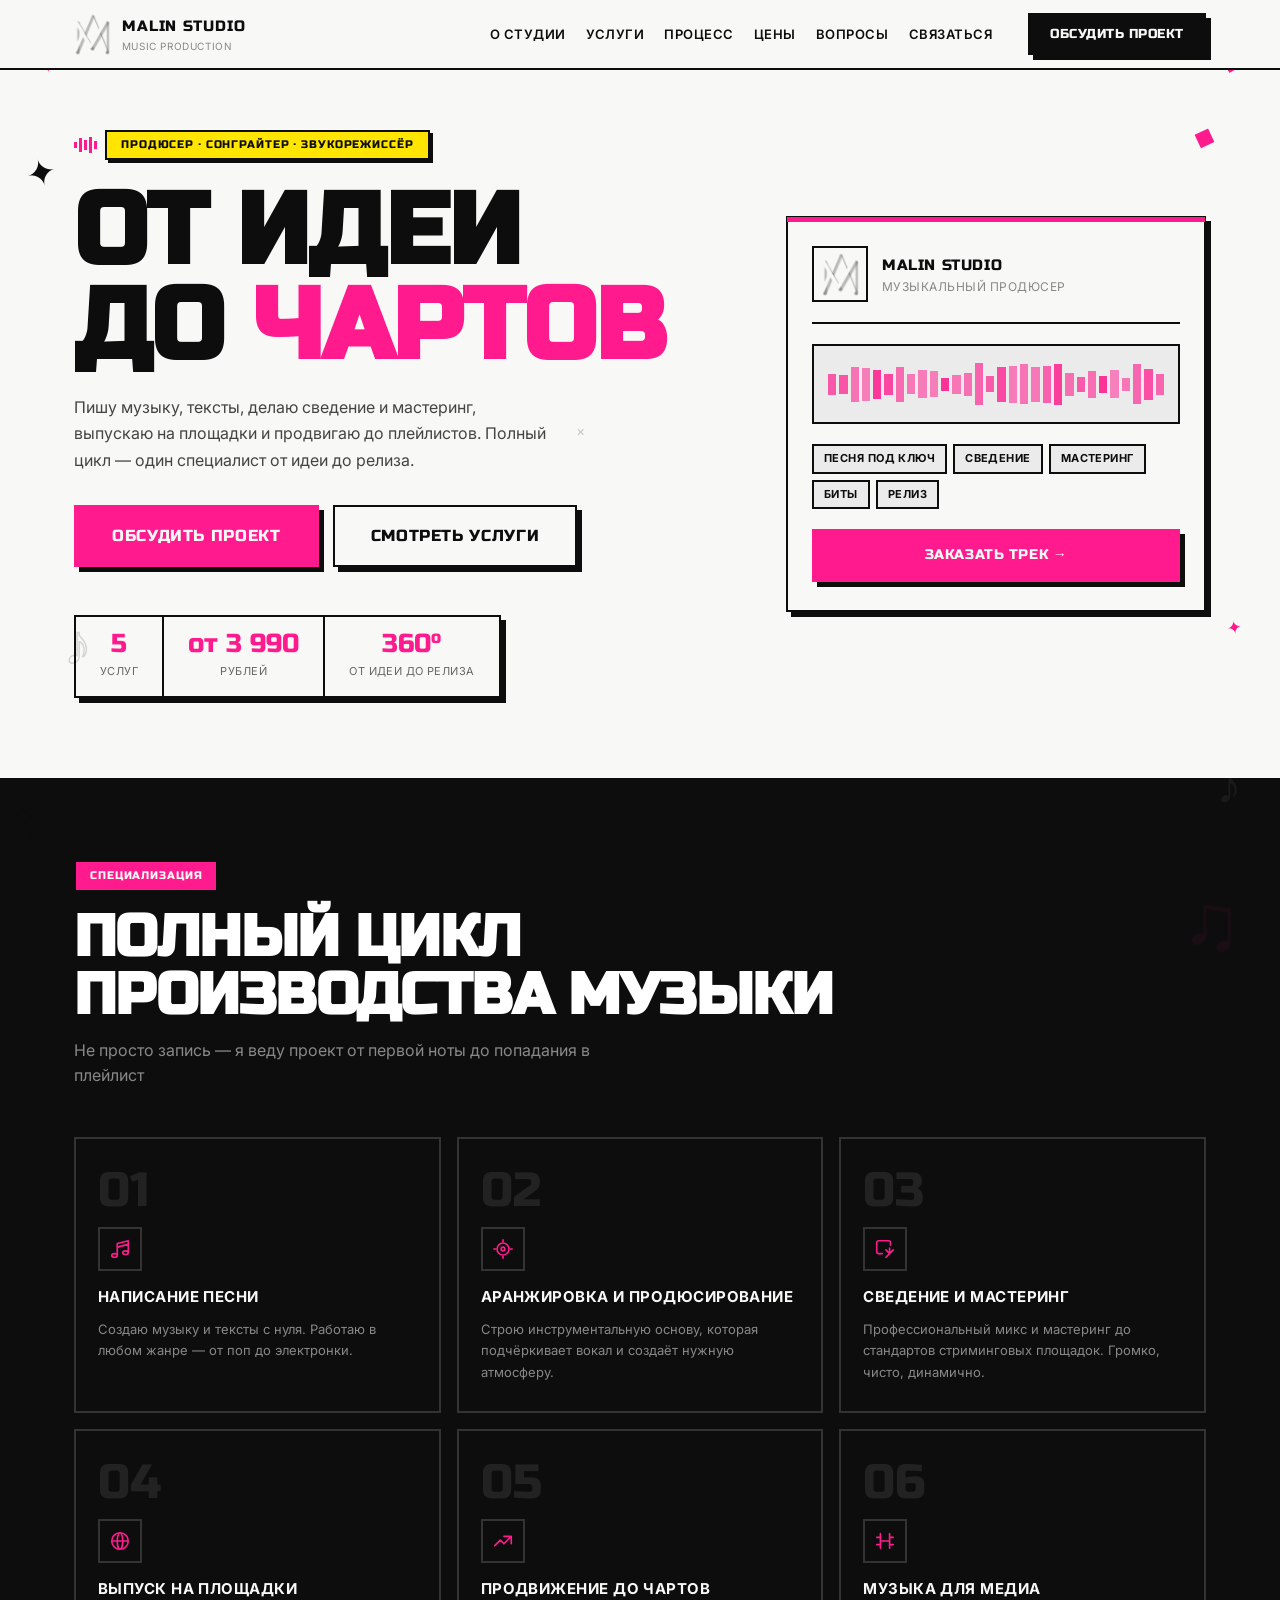
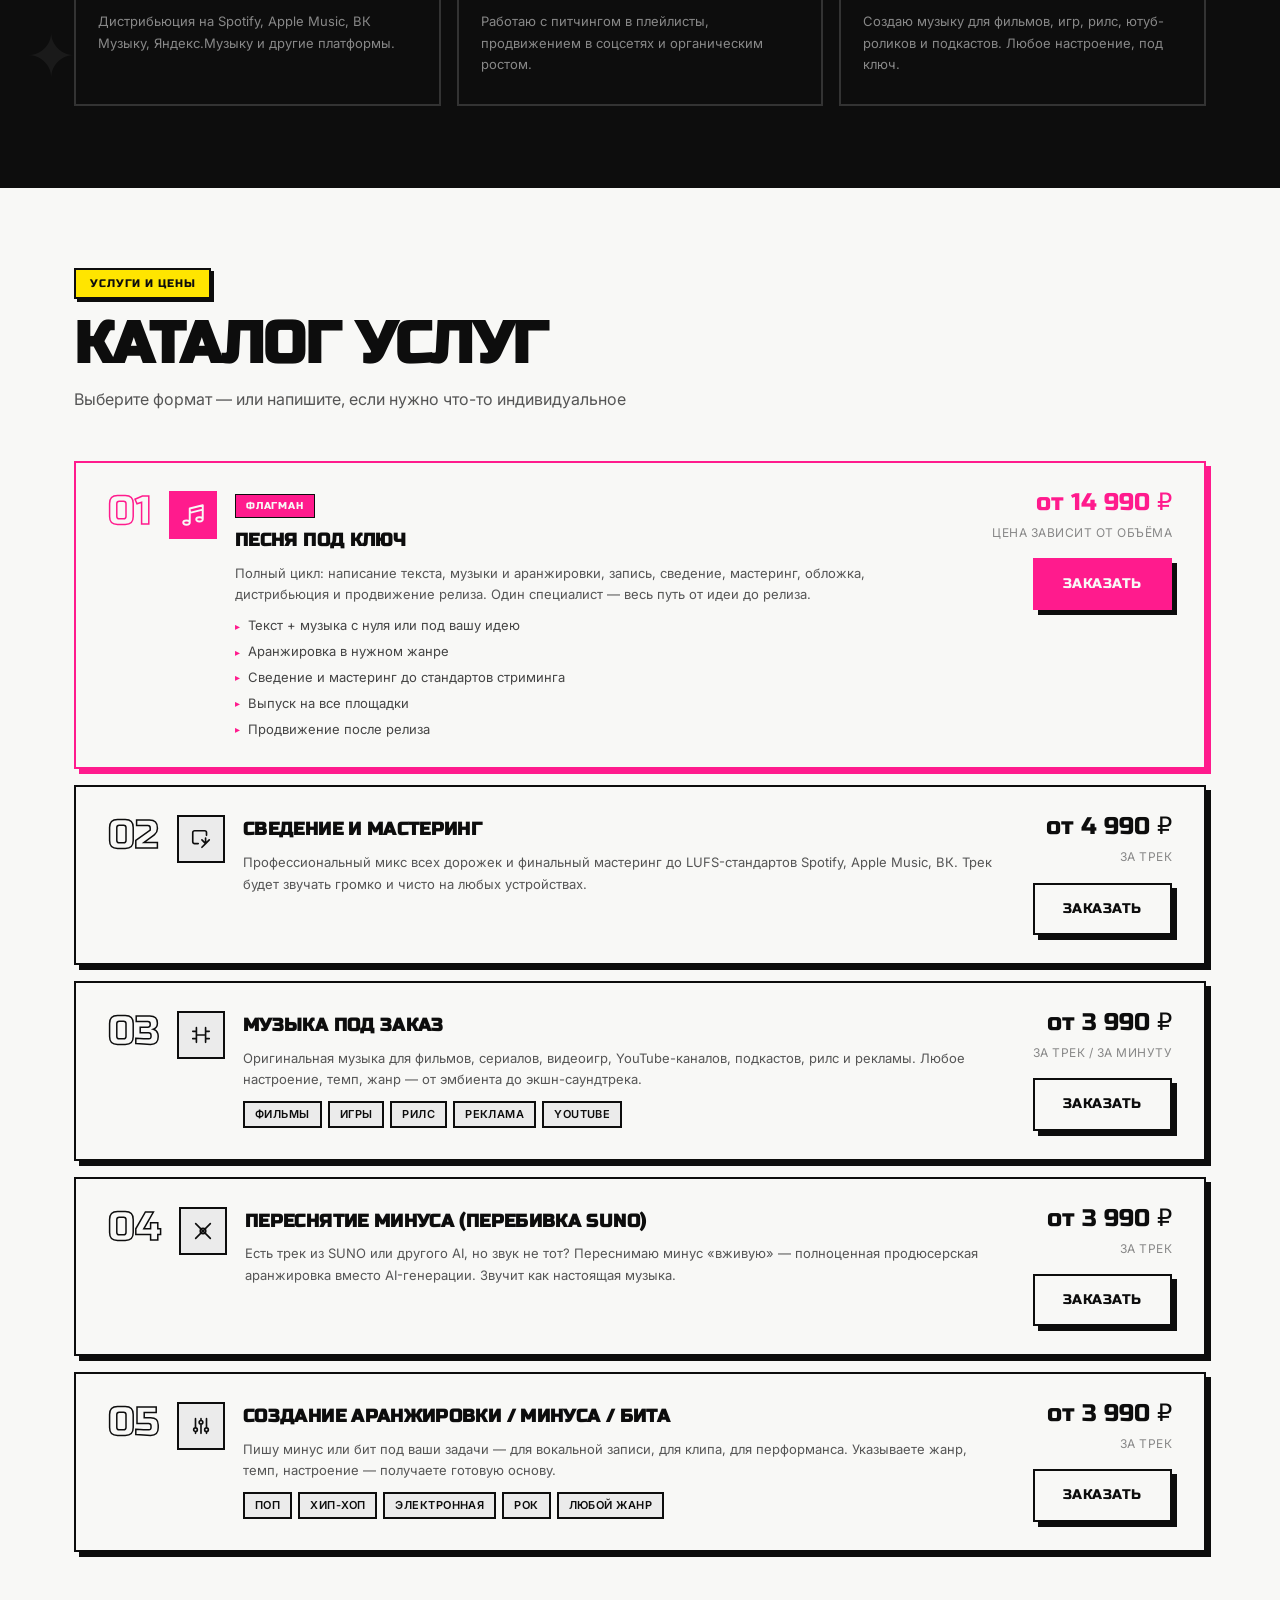
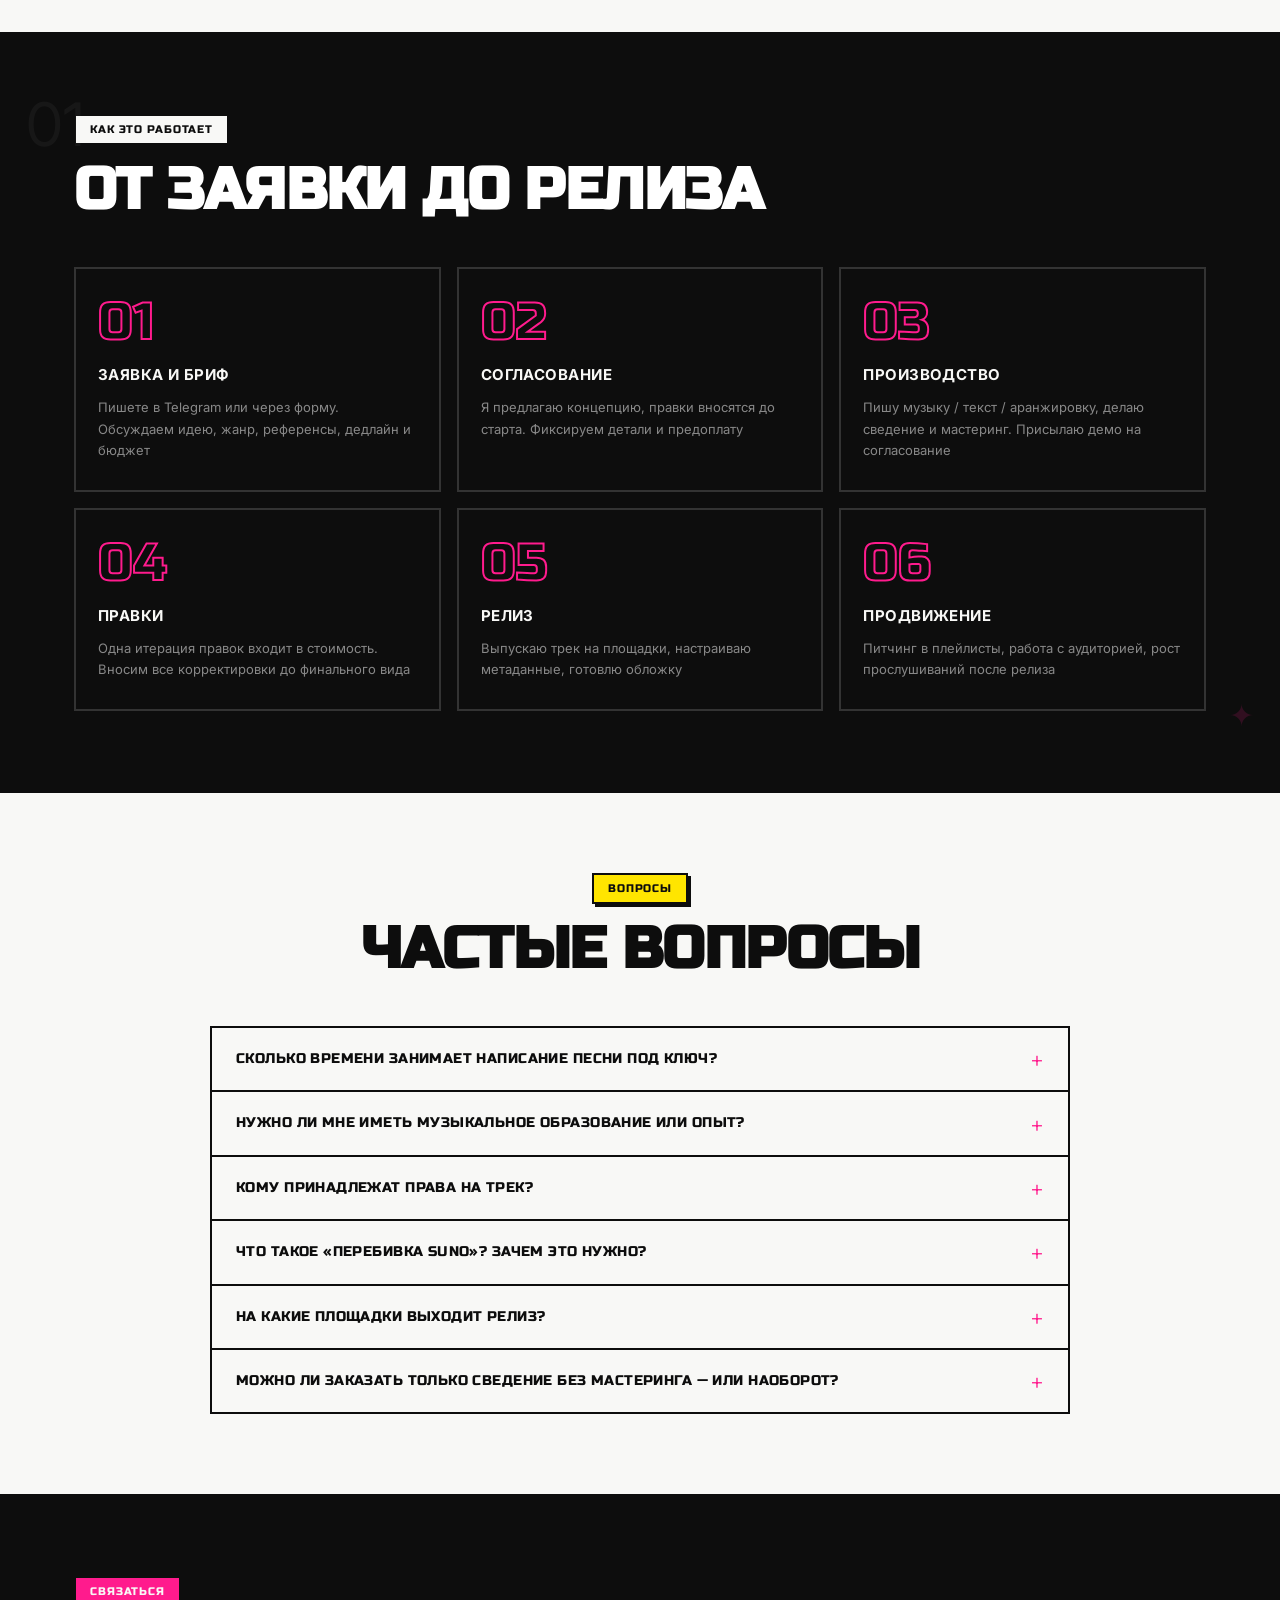
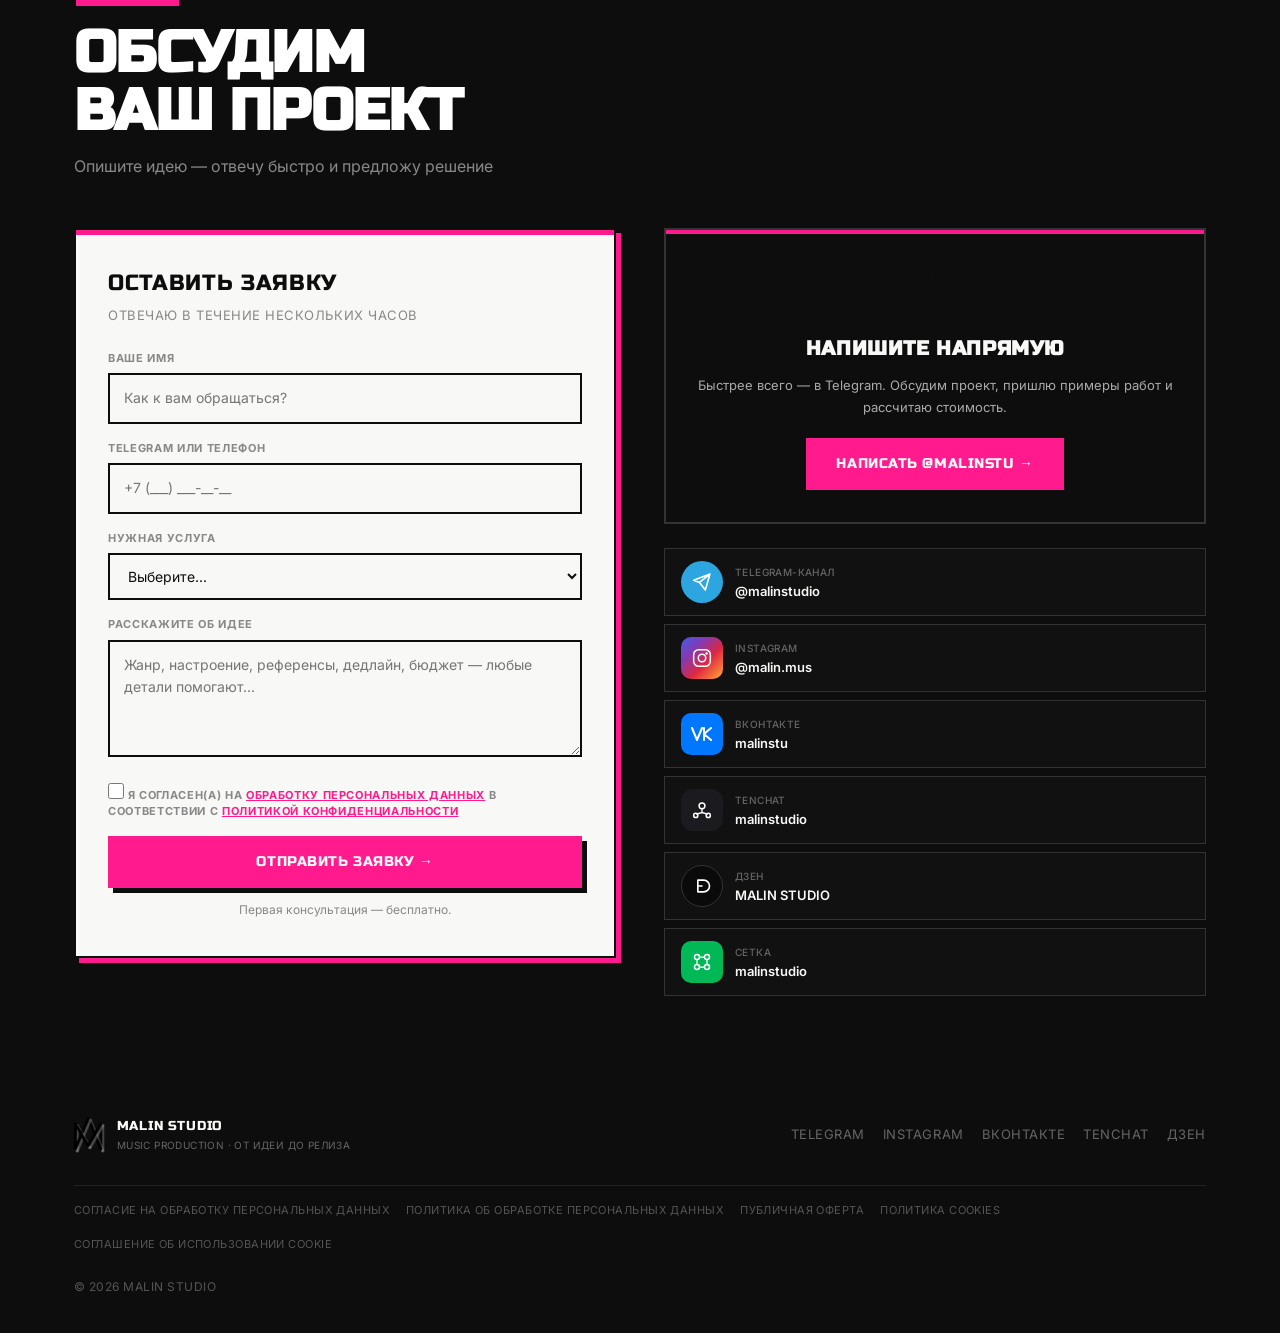
==== commit 70e0f8b8: "Brand social icons, scroll-to-top FAB, responsive fixes" ====
--- a/index.html
+++ b/index.html
@@ -457,7 +457,9 @@
         <div class="contact__socials">
           <a class="social-link" href="https://t.me/malinstudio" target="_blank" rel="noopener">
             <div class="social-link__icon social-link__icon--tg">
-              <svg width="16" height="16" viewBox="0 0 24 24" fill="none"><path d="M21.5 2.5L2 10l7 2.5M21.5 2.5l-5.5 19-7-9M21.5 2.5L9 12.5" stroke="currentColor" stroke-width="1.8" stroke-linecap="round" stroke-linejoin="round"/></svg>
+              <svg width="20" height="20" viewBox="0 0 24 24" fill="none">
+                <path d="M21.5 2.5L2 10l7 2.5M21.5 2.5l-5.5 19-7-9M21.5 2.5L9 12.5" stroke="white" stroke-width="2" stroke-linecap="round" stroke-linejoin="round"/>
+              </svg>
             </div>
             <div>
               <div class="social-link__label">Telegram-канал</div>
@@ -466,7 +468,11 @@
           </a>
           <a class="social-link" href="https://www.instagram.com/malin.mus" target="_blank" rel="noopener">
             <div class="social-link__icon social-link__icon--ig">
-              <svg width="16" height="16" viewBox="0 0 24 24" fill="none"><rect x="2" y="2" width="20" height="20" rx="5" stroke="currentColor" stroke-width="1.8"/><circle cx="12" cy="12" r="4" stroke="currentColor" stroke-width="1.8"/><circle cx="17.5" cy="6.5" r="1" fill="currentColor"/></svg>
+              <svg width="20" height="20" viewBox="0 0 24 24" fill="none">
+                <rect x="2" y="2" width="20" height="20" rx="6" stroke="white" stroke-width="1.8"/>
+                <circle cx="12" cy="12" r="4.5" stroke="white" stroke-width="1.8"/>
+                <circle cx="17.5" cy="6.5" r="1.5" fill="white"/>
+              </svg>
             </div>
             <div>
               <div class="social-link__label">Instagram</div>
@@ -475,7 +481,10 @@
           </a>
           <a class="social-link" href="https://vk.com/malinstu" target="_blank" rel="noopener">
             <div class="social-link__icon social-link__icon--vk">
-              <svg width="16" height="16" viewBox="0 0 24 24" fill="none"><path d="M2 7h4c.5 0 .9.3 1.1.7L9 11.5l2-4.8c.2-.4.6-.7 1.1-.7H16M2 7l3.5 9.5H8L9.5 13l1.5 3.5h2.5c-.5-2.5-2-5-2-5M17 7v9.5M17 7c0 0 4.5 0 5 5.5" stroke="currentColor" stroke-width="1.6" stroke-linecap="round" stroke-linejoin="round"/></svg>
+              <svg width="22" height="14" viewBox="0 0 22 14" fill="none">
+                <path d="M1 1L6 13L11 1" stroke="white" stroke-width="2" stroke-linecap="round" stroke-linejoin="round"/>
+                <path d="M13 1V13M13 7L20 1M13 7L20 13" stroke="white" stroke-width="2" stroke-linecap="round" stroke-linejoin="round"/>
+              </svg>
             </div>
             <div>
               <div class="social-link__label">ВКонтакте</div>
@@ -484,7 +493,12 @@
           </a>
           <a class="social-link" href="https://tenchat.ru/malinstudio" target="_blank" rel="noopener">
             <div class="social-link__icon social-link__icon--tc">
-              <svg width="16" height="16" viewBox="0 0 24 24" fill="none"><rect x="3" y="4" width="18" height="4" rx="2" stroke="currentColor" stroke-width="1.7"/><rect x="3" y="10" width="11" height="4" rx="2" stroke="currentColor" stroke-width="1.7"/><rect x="3" y="16" width="15" height="4" rx="2" stroke="currentColor" stroke-width="1.7"/></svg>
+              <svg width="20" height="20" viewBox="0 0 24 24" fill="none">
+                <circle cx="12" cy="7" r="3.5" stroke="white" stroke-width="1.8"/>
+                <circle cx="4.5" cy="18.5" r="2.5" stroke="white" stroke-width="1.8"/>
+                <circle cx="19.5" cy="18.5" r="2.5" stroke="white" stroke-width="1.8"/>
+                <path d="M12 10.5V15M12 15L5.5 17M12 15L18.5 17" stroke="white" stroke-width="1.6" stroke-linecap="round"/>
+              </svg>
             </div>
             <div>
               <div class="social-link__label">TenChat</div>
@@ -493,7 +507,10 @@
           </a>
           <a class="social-link" href="https://dzen.ru/id/67be977553a4ad4f9afe2cda" target="_blank" rel="noopener">
             <div class="social-link__icon social-link__icon--dz">
-              <svg width="16" height="16" viewBox="0 0 24 24" fill="none"><circle cx="12" cy="12" r="9" stroke="currentColor" stroke-width="1.7"/><path d="M9 7.5h4.5a4.5 4.5 0 010 9H9V7.5z" stroke="currentColor" stroke-width="1.6" stroke-linecap="round" stroke-linejoin="round"/></svg>
+              <svg width="20" height="20" viewBox="0 0 24 24" fill="none">
+                <path d="M7 5h7a7 7 0 010 14H7V5z" stroke="white" stroke-width="2" stroke-linejoin="round"/>
+                <path d="M7 12h5" stroke="white" stroke-width="2" stroke-linecap="round"/>
+              </svg>
             </div>
             <div>
               <div class="social-link__label">Дзен</div>
@@ -502,7 +519,13 @@
           </a>
           <a class="social-link" href="https://setka.ru/users/9396e66f-b150-42c9-8cd2-9aad5ac309b7" target="_blank" rel="noopener">
             <div class="social-link__icon social-link__icon--sk">
-              <svg width="16" height="16" viewBox="0 0 24 24" fill="none"><circle cx="7" cy="7" r="3" stroke="currentColor" stroke-width="1.7"/><circle cx="17" cy="7" r="3" stroke="currentColor" stroke-width="1.7"/><circle cx="7" cy="17" r="3" stroke="currentColor" stroke-width="1.7"/><circle cx="17" cy="17" r="3" stroke="currentColor" stroke-width="1.7"/><path d="M10 7h4M7 10v4M17 10v4M10 17h4" stroke="currentColor" stroke-width="1.4"/></svg>
+              <svg width="20" height="20" viewBox="0 0 24 24" fill="none">
+                <circle cx="6" cy="6" r="3" stroke="white" stroke-width="1.8"/>
+                <circle cx="18" cy="6" r="3" stroke="white" stroke-width="1.8"/>
+                <circle cx="6" cy="18" r="3" stroke="white" stroke-width="1.8"/>
+                <circle cx="18" cy="18" r="3" stroke="white" stroke-width="1.8"/>
+                <path d="M9 6h6M6 9v6M18 9v6M9 18h6" stroke="white" stroke-width="1.5" stroke-linecap="round"/>
+              </svg>
             </div>
             <div>
               <div class="social-link__label">Сетка</div>
@@ -543,12 +566,10 @@
   </div>
 </footer>
 
-<!-- FAB -->
-<div class="fab-group">
-  <a class="fab" href="https://t.me/malinstu" target="_blank" rel="noopener" aria-label="Написать в Telegram">
-    <svg width="22" height="22" viewBox="0 0 24 24" fill="none"><path d="M21.5 2.5L2 10l7 2.5M21.5 2.5l-5.5 19-7-9M21.5 2.5L9 12.5" stroke="currentColor" stroke-width="2" stroke-linecap="round" stroke-linejoin="round"/></svg>
-  </a>
-</div>
+<!-- SCROLL TO TOP -->
+<button class="fab" id="scrollTop" aria-label="Наверх">
+  <svg width="22" height="22" viewBox="0 0 24 24" fill="none"><path d="M12 19V5M5 12l7-7 7 7" stroke="currentColor" stroke-width="2.2" stroke-linecap="round" stroke-linejoin="round"/></svg>
+</button>
 
 <script src="script.js"></script>
 </body>
--- a/styles.css
+++ b/styles.css
@@ -699,20 +699,22 @@
 }
 .social-link:hover { border-color: var(--pink); transform: translate(-2px, -2px); }
 .social-link__icon {
-  width: 36px;
-  height: 36px;
-  border: 1.5px solid #333;
+  width: 42px;
+  height: 42px;
   display: flex;
   align-items: center;
   justify-content: center;
   flex-shrink: 0;
-}
-.social-link__icon--tg { color: #34aadf; }
-.social-link__icon--ig { color: #e1306c; }
-.social-link__icon--vk { color: #4c75a3; }
-.social-link__icon--tc { color: var(--pink); }
-.social-link__icon--dz { color: #bbb; }
-.social-link__icon--sk { color: #4ec56e; }
+  border: none;
+  border-radius: 10px;
+  overflow: hidden;
+}
+.social-link__icon--tg { background: #2CA5E0; border-radius: 50%; }
+.social-link__icon--ig { background: linear-gradient(135deg, #405DE6 0%, #833AB4 30%, #dc2743 60%, #f77737 85%, #FCAF45 100%); border-radius: 10px; }
+.social-link__icon--vk { background: #0077FF; border-radius: 10px; }
+.social-link__icon--tc { background: #1B1B1F; border-radius: 12px; }
+.social-link__icon--dz { background: #0A0A0A; border-radius: 50%; border: 1.5px solid #333; }
+.social-link__icon--sk { background: #00B956; border-radius: 10px; }
 .social-link__label { font-size: 10px; color: #666; font-weight: 500; margin-bottom: 1px; text-transform: uppercase; letter-spacing: 0.04em; }
 .social-link__val { font-size: 13px; font-weight: 600; color: var(--white); }
 
@@ -763,22 +765,29 @@
 .footer__copy { font-size: 12px; color: #555; text-transform: uppercase; letter-spacing: 0.04em; }
 
 /* ============================
-   FAB
-   ============================ */
-.fab-group { position: fixed; bottom: 28px; right: 24px; z-index: 50; }
+   SCROLL TO TOP
+   ============================ */
 .fab {
+  position: fixed;
+  bottom: 28px;
+  right: 24px;
+  z-index: 50;
   display: flex;
   align-items: center;
   justify-content: center;
   width: 54px;
   height: 54px;
   border: var(--border);
-  background: var(--pink);
+  background: var(--black);
   color: var(--white);
   box-shadow: var(--shadow);
-  transition: transform 0.15s, box-shadow 0.15s;
-}
-.fab:hover { transform: translate(-2px, -2px); box-shadow: 7px 7px 0 var(--black); }
+  cursor: pointer;
+  transition: transform 0.15s, box-shadow 0.15s, opacity 0.25s, visibility 0.25s;
+  opacity: 0;
+  visibility: hidden;
+}
+.fab.is-visible { opacity: 1; visibility: visible; }
+.fab:hover { transform: translate(-2px, -2px); box-shadow: 7px 7px 0 var(--pink); }
 
 /* ============================
    REVEAL
@@ -833,3 +842,58 @@
   .hero__actions { flex-direction: column; }
   .logo__suffix { display: none; }
 }
+
+/* ============================
+   ADAPTIVE FIXES
+   ============================ */
+@media (max-width: 640px) {
+  /* Stats: 3 in a row instead of column */
+  .hero__stats {
+    display: grid;
+    grid-template-columns: repeat(3, 1fr);
+    width: 100%;
+    border: var(--border);
+    box-shadow: var(--shadow);
+    flex-direction: unset;
+    gap: 0;
+  }
+  .stat {
+    border-right: var(--border);
+    border-bottom: none;
+    margin-bottom: 0;
+    padding: 12px 8px;
+  }
+  .stat:last-child { border-right: none; }
+  .stat__num { font-size: 20px; }
+  .stat__label { font-size: 10px; }
+  /* Hero card full width */
+  .hero__card { width: 100%; }
+  /* Section header */
+  .section-header h2 { font-size: 28px; }
+  /* Service item price row */
+  .service-item__price { font-size: 20px; }
+}
+
+@media (max-width: 480px) {
+  .hero__title { font-size: 44px; }
+  .section-header h2 { font-size: 26px; }
+  .container { padding: 0 16px; }
+  .service-item { padding: 18px 16px; }
+  .service-item__left { gap: 12px; }
+  .service-item__num { font-size: 32px; }
+  .form { padding: 24px 18px; }
+  .what__grid { gap: 12px; }
+  .process__steps { gap: 12px; }
+  .fab { bottom: 20px; right: 16px; width: 48px; height: 48px; }
+  /* Footer stacked */
+  .footer__logo { gap: 10px; }
+  .footer__links { gap: 12px; }
+  .footer__docs { gap: 10px; }
+}
+
+@media (max-width: 360px) {
+  .hero__title { font-size: 36px; }
+  .logo__name { font-size: 13px; }
+  .btn--lg { padding: 13px 22px; font-size: 14px; }
+  .contact__inner { gap: 32px; }
+}
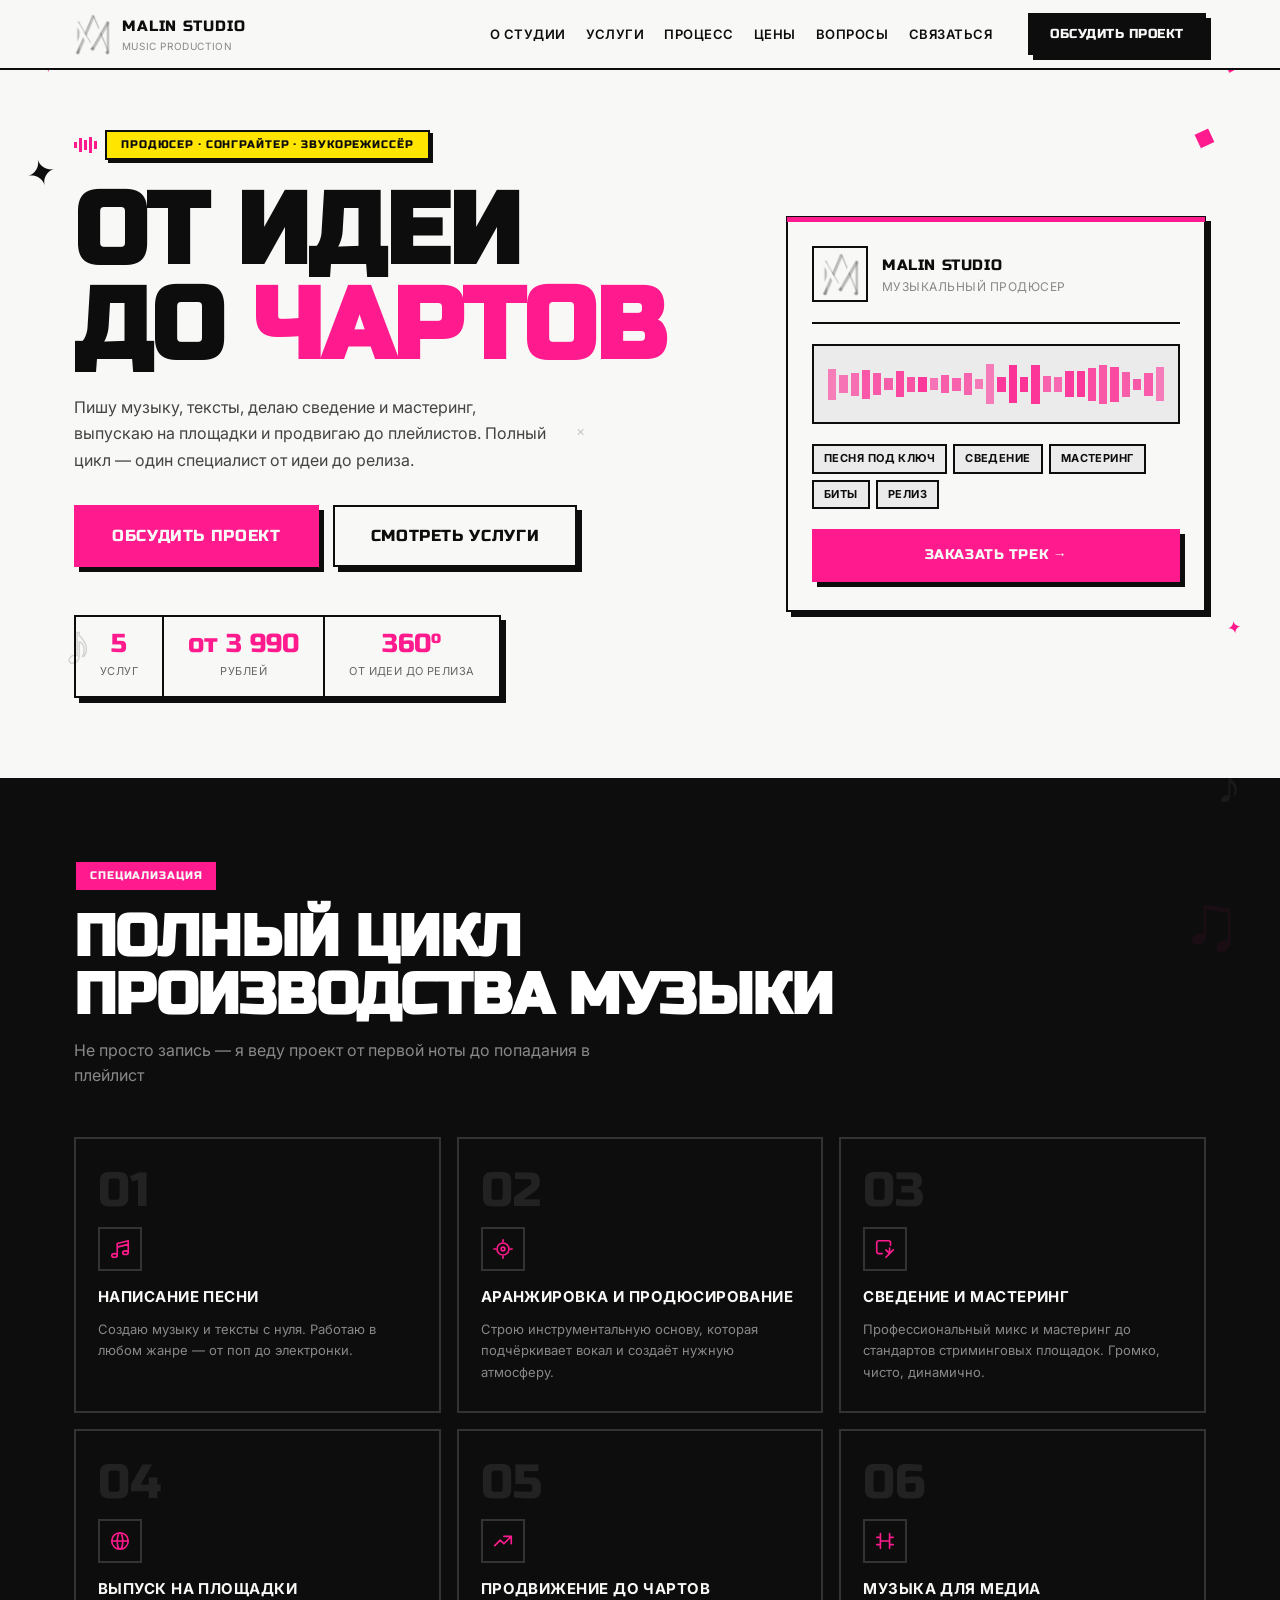
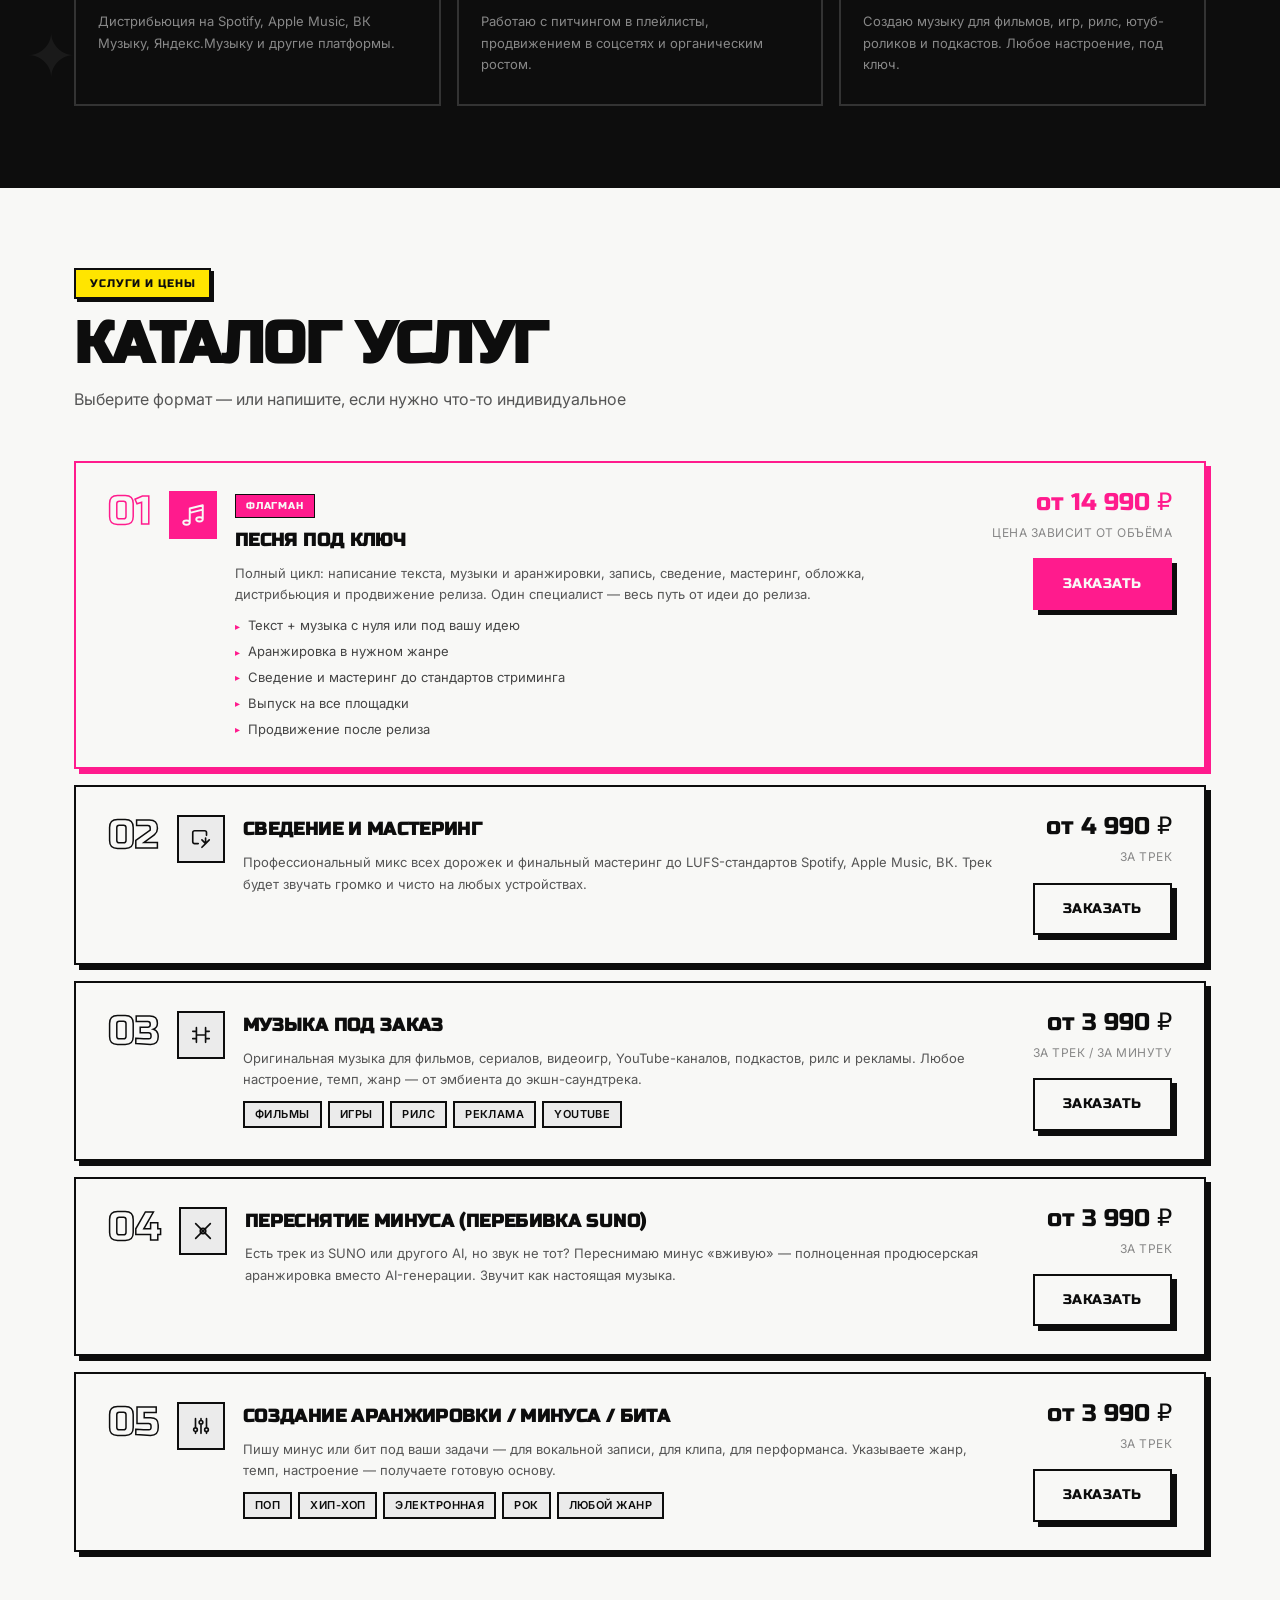
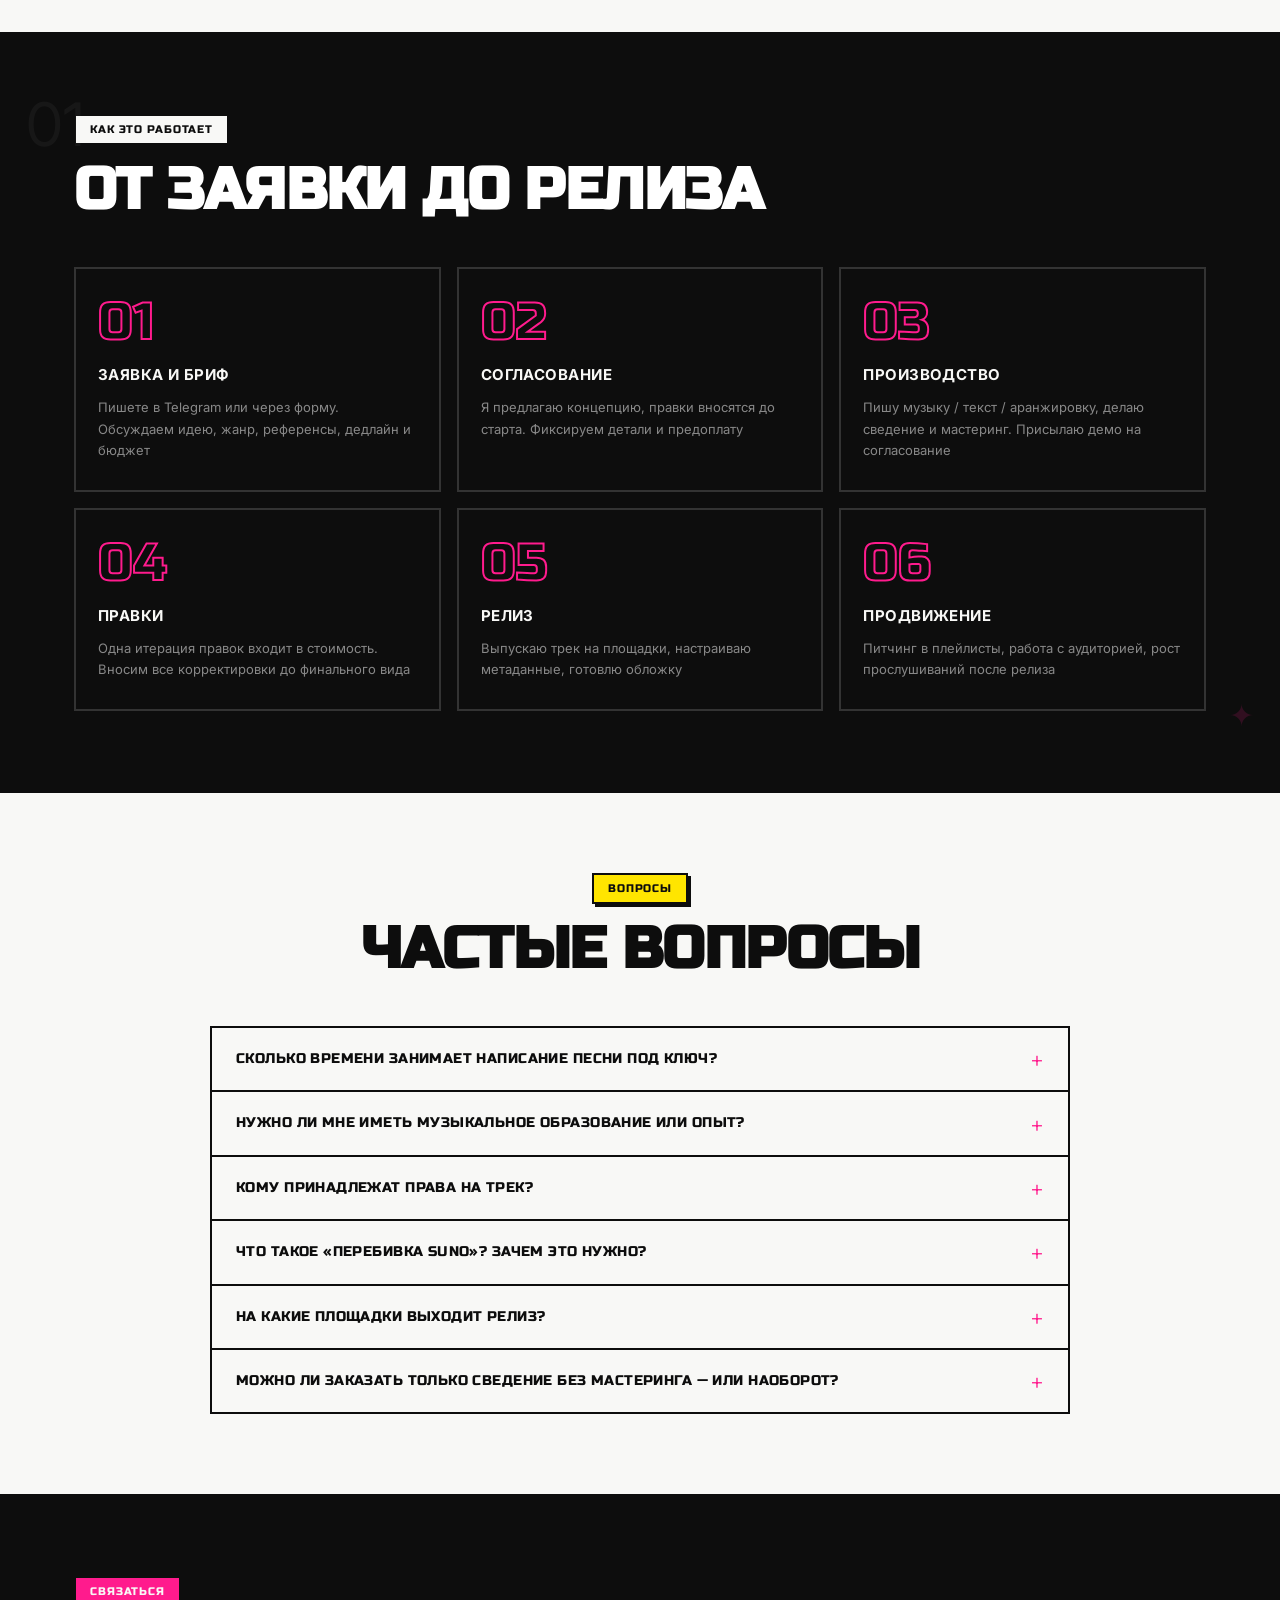
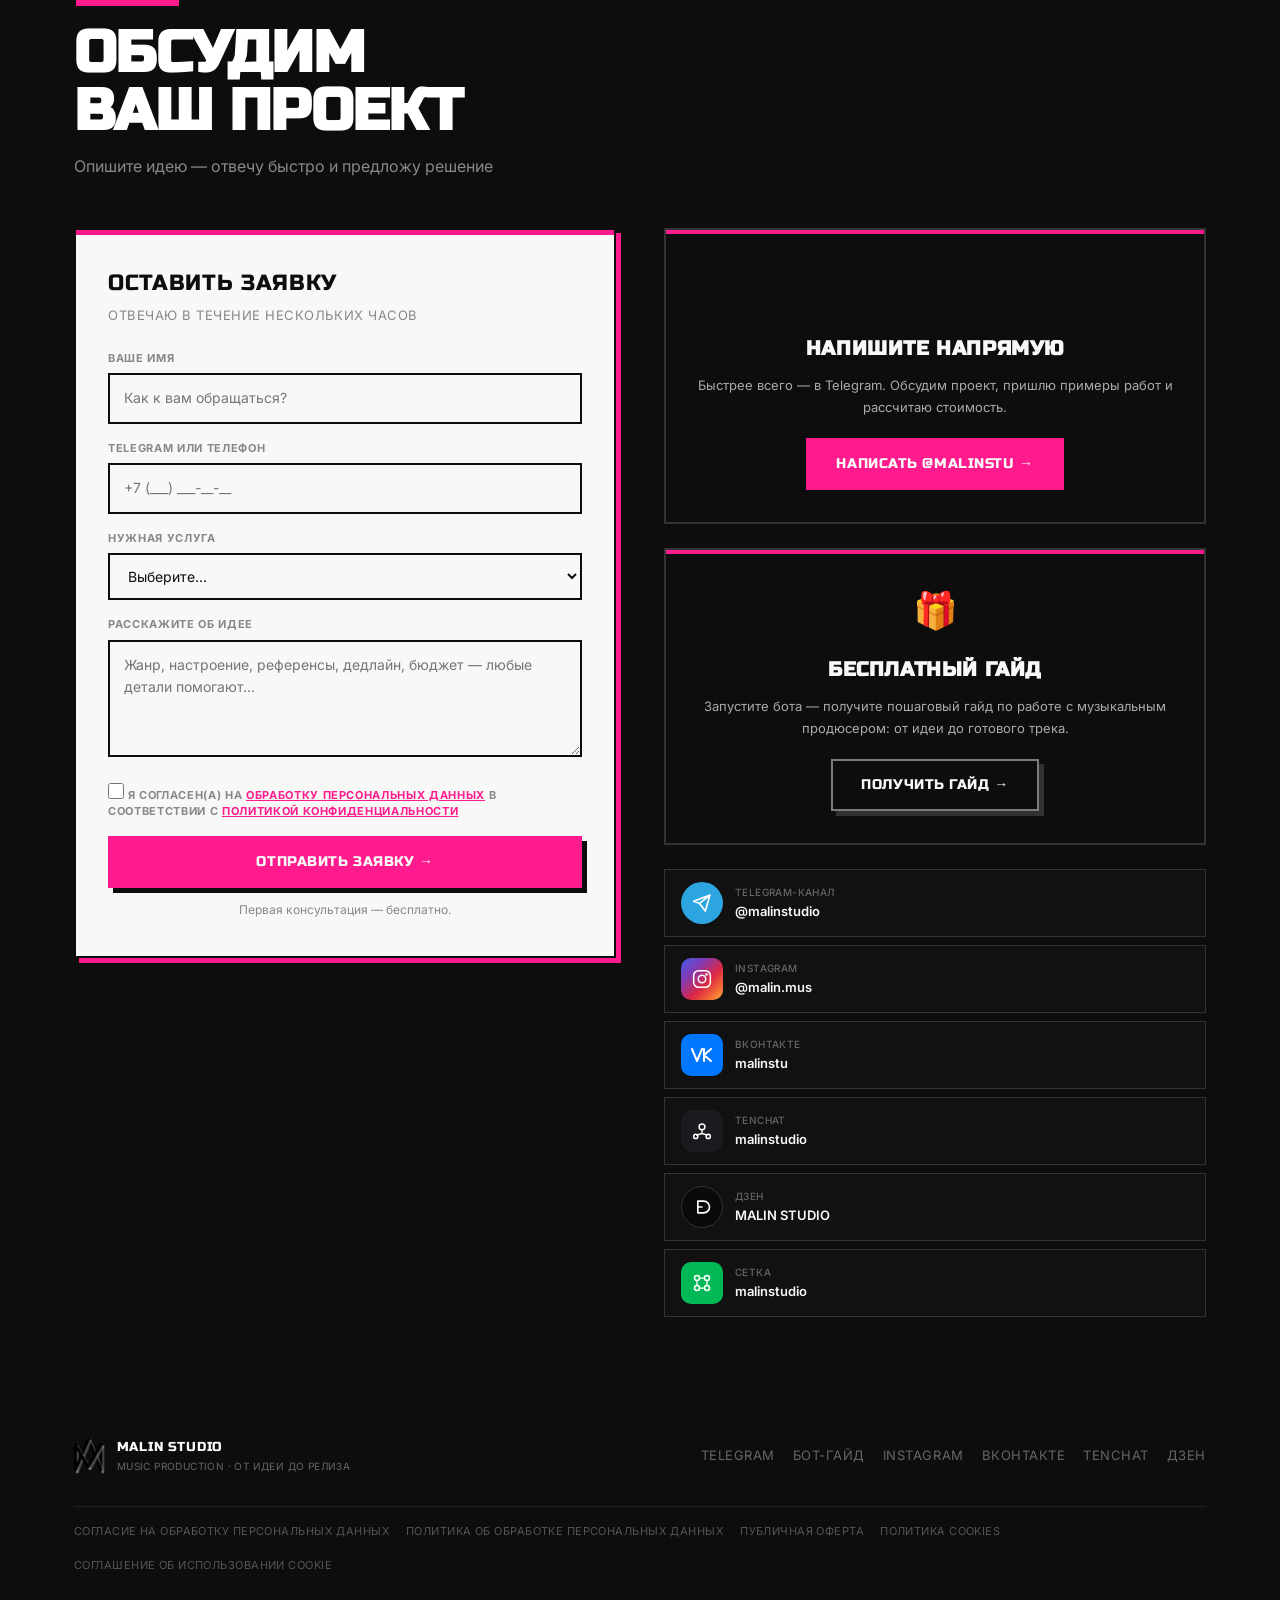
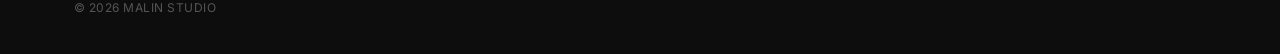
==== commit 13fa2a8d: "add: bot guide link (malinstudio_bot) in contact section and footer" ====
--- a/index.html
+++ b/index.html
@@ -454,6 +454,12 @@
           <p>Быстрее всего — в Telegram. Обсудим проект, пришлю примеры работ и рассчитаю стоимость.</p>
           <a href="https://t.me/malinstu" class="btn btn--pink" target="_blank" rel="noopener">Написать @malinstu →</a>
         </div>
+        <div class="contact__cta-block contact__cta-block--bot">
+          <div class="contact__cta-icon">🎁</div>
+          <h3>Бесплатный гайд</h3>
+          <p>Запустите бота — получите пошаговый гайд по работе с музыкальным продюсером: от идеи до готового трека.</p>
+          <a href="https://t.me/malinstudio_bot" class="btn btn--outline-light" target="_blank" rel="noopener">Получить гайд →</a>
+        </div>
         <div class="contact__socials">
           <a class="social-link" href="https://t.me/malinstudio" target="_blank" rel="noopener">
             <div class="social-link__icon social-link__icon--tg">
@@ -550,6 +556,7 @@
     </div>
     <div class="footer__links">
       <a href="https://t.me/malinstudio" target="_blank" rel="noopener">Telegram</a>
+      <a href="https://t.me/malinstudio_bot" target="_blank" rel="noopener">Бот-гайд</a>
       <a href="https://www.instagram.com/malin.mus" target="_blank" rel="noopener">Instagram</a>
       <a href="https://vk.com/malinstu" target="_blank" rel="noopener">ВКонтакте</a>
       <a href="https://tenchat.ru/malinstudio" target="_blank" rel="noopener">TenChat</a>
--- a/styles.css
+++ b/styles.css
@@ -65,6 +65,8 @@
 .btn--lg { padding: 16px 36px; font-size: 16px; }
 .btn--ghost { background: transparent; color: var(--white); border-color: var(--white); box-shadow: 5px 5px 0 rgba(255,255,255,0.3); }
 .btn--ghost:hover { background: var(--white); color: var(--black); box-shadow: 7px 7px 0 rgba(255,255,255,0.4); }
+.btn--outline-light { background: transparent; color: var(--white); border-color: rgba(255,255,255,0.45); box-shadow: 5px 5px 0 rgba(255,255,255,0.15); }
+.btn--outline-light:hover { background: var(--white); color: var(--black); border-color: var(--white); box-shadow: 7px 7px 0 rgba(255,255,255,0.25); }
 
 /* ============================
    DECO ELEMENTS
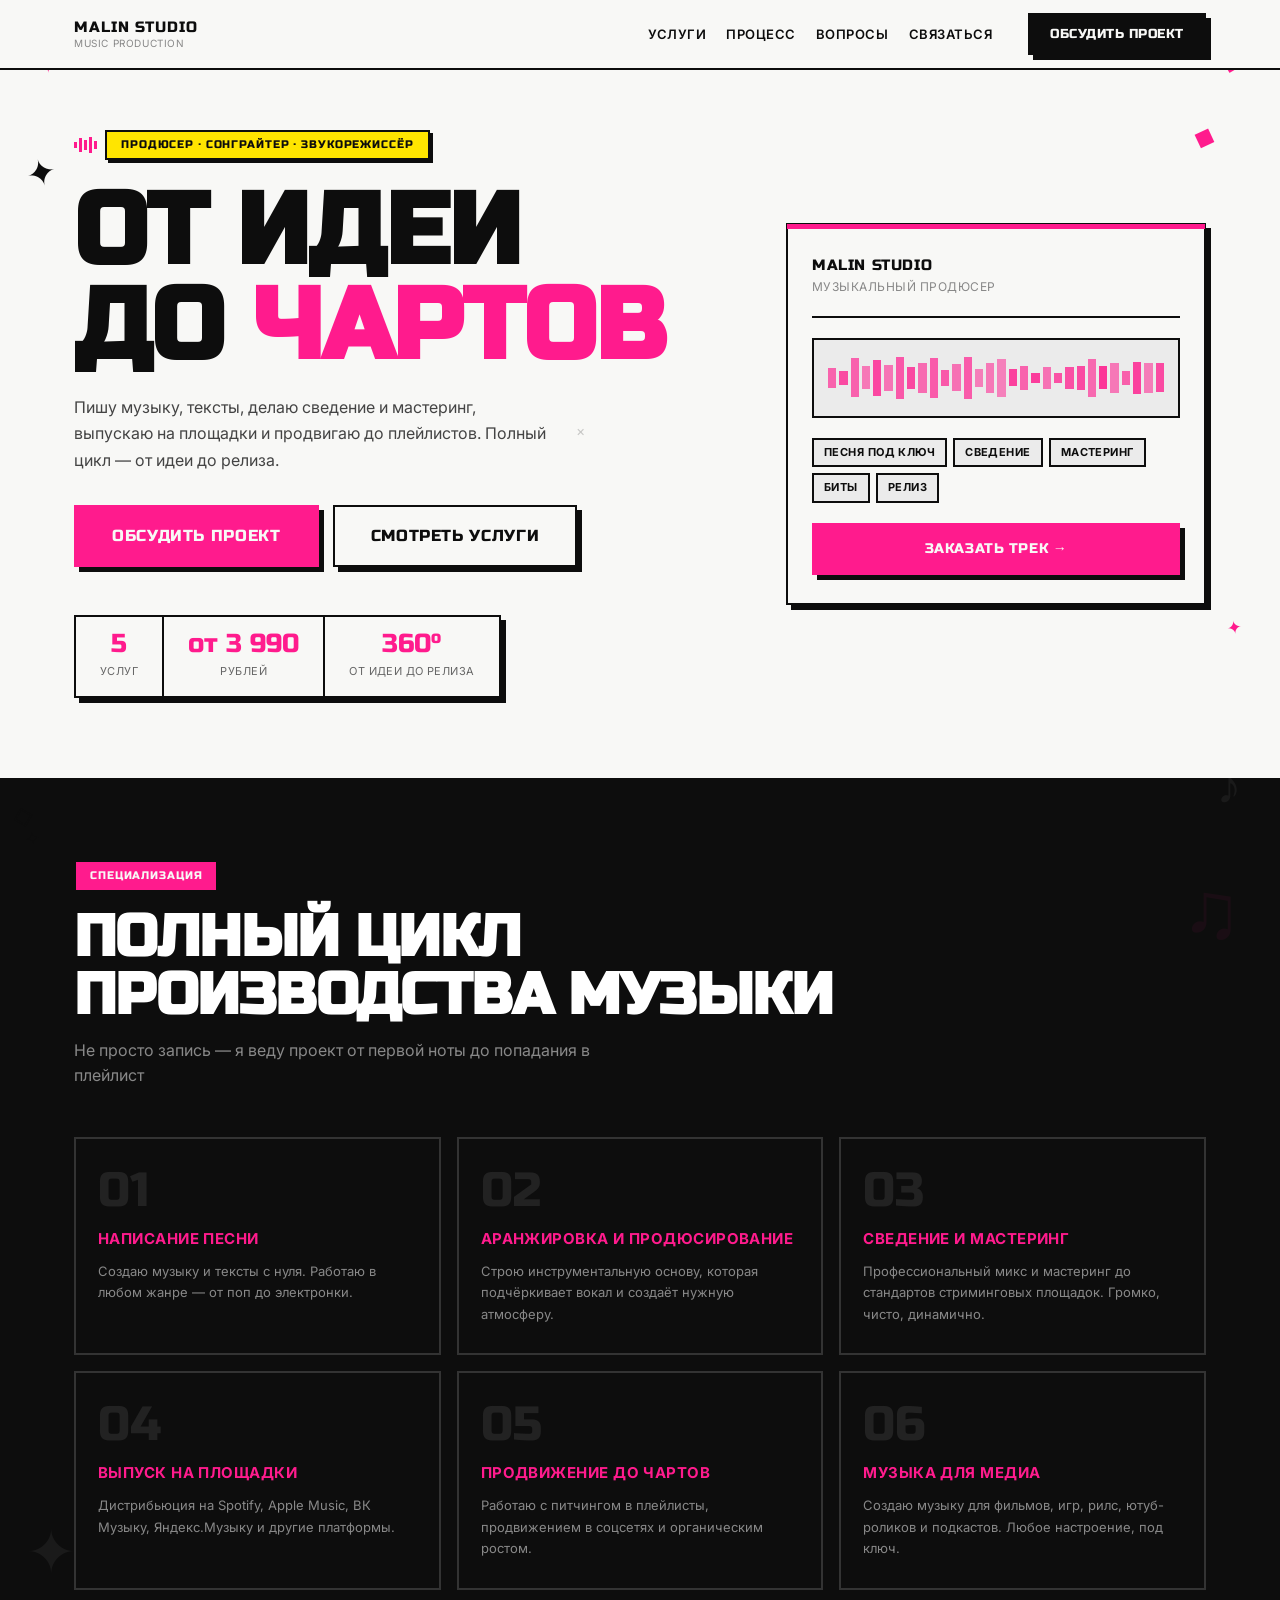
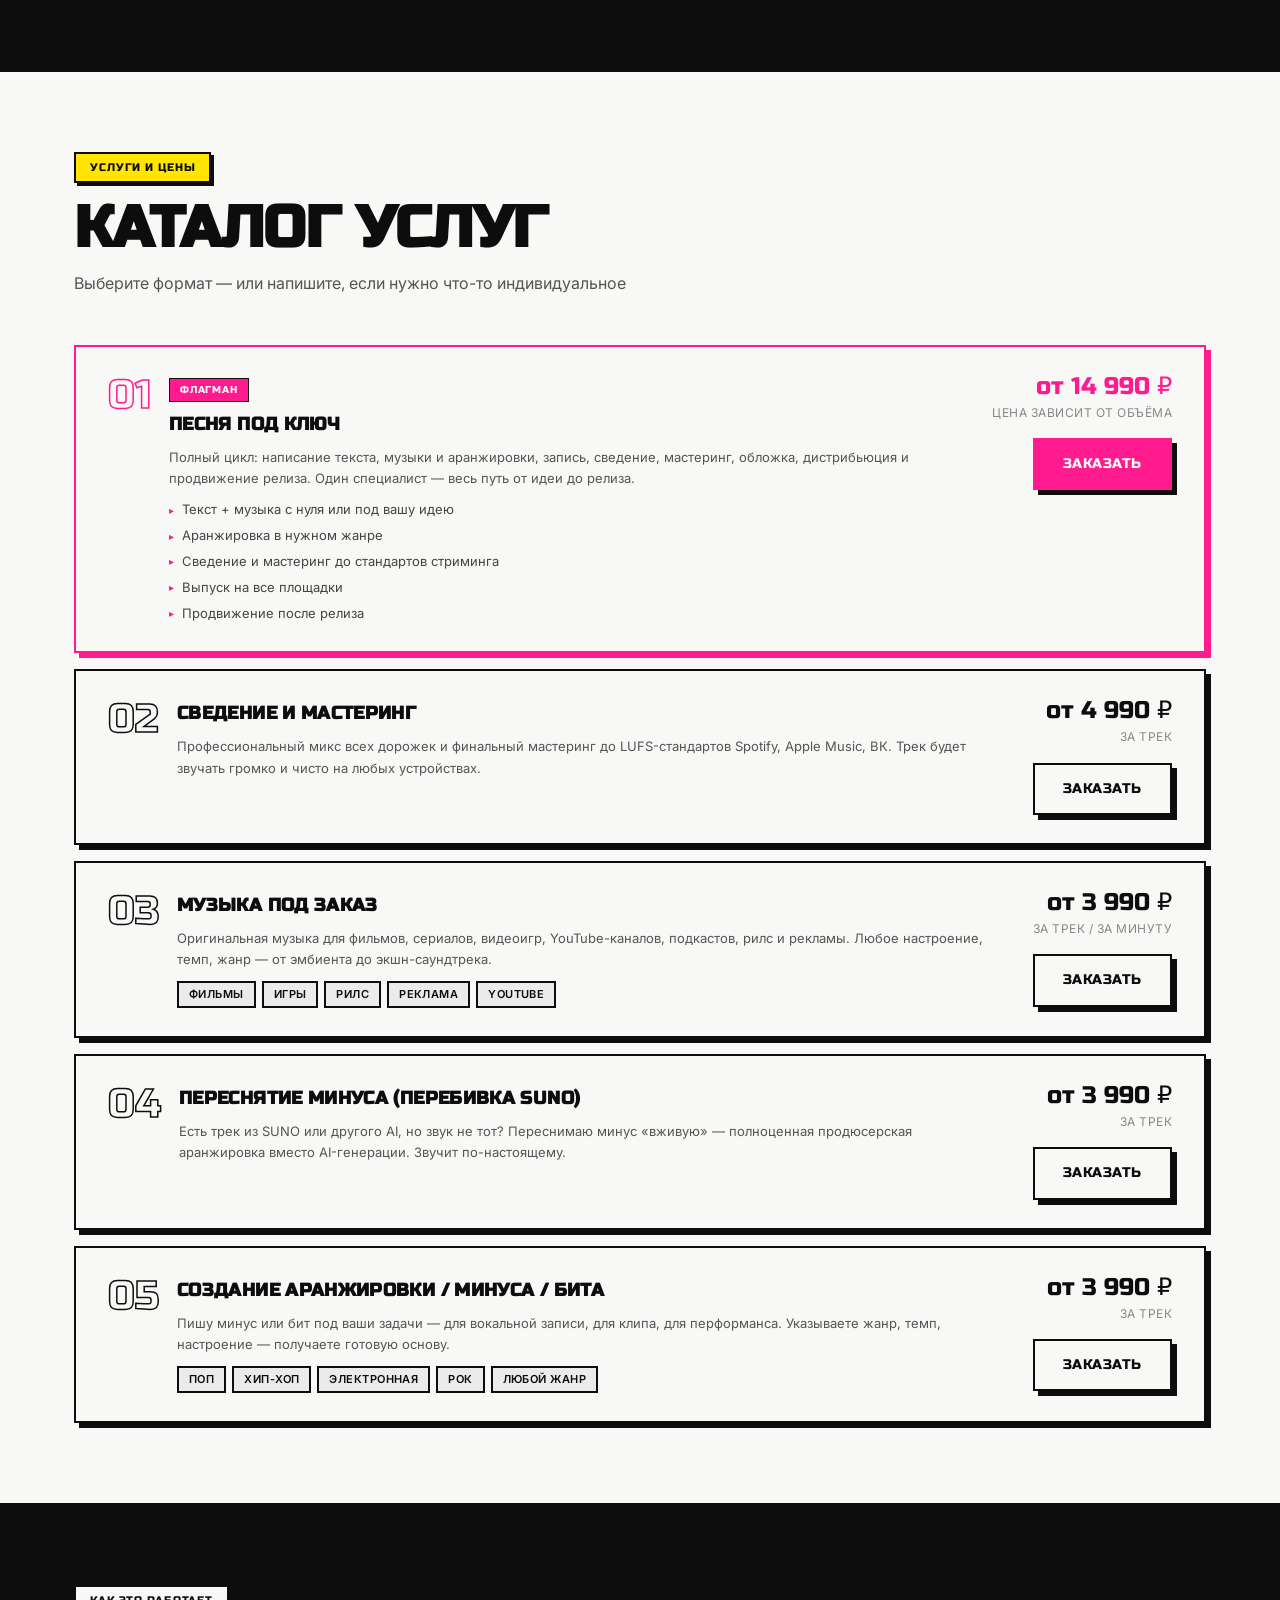
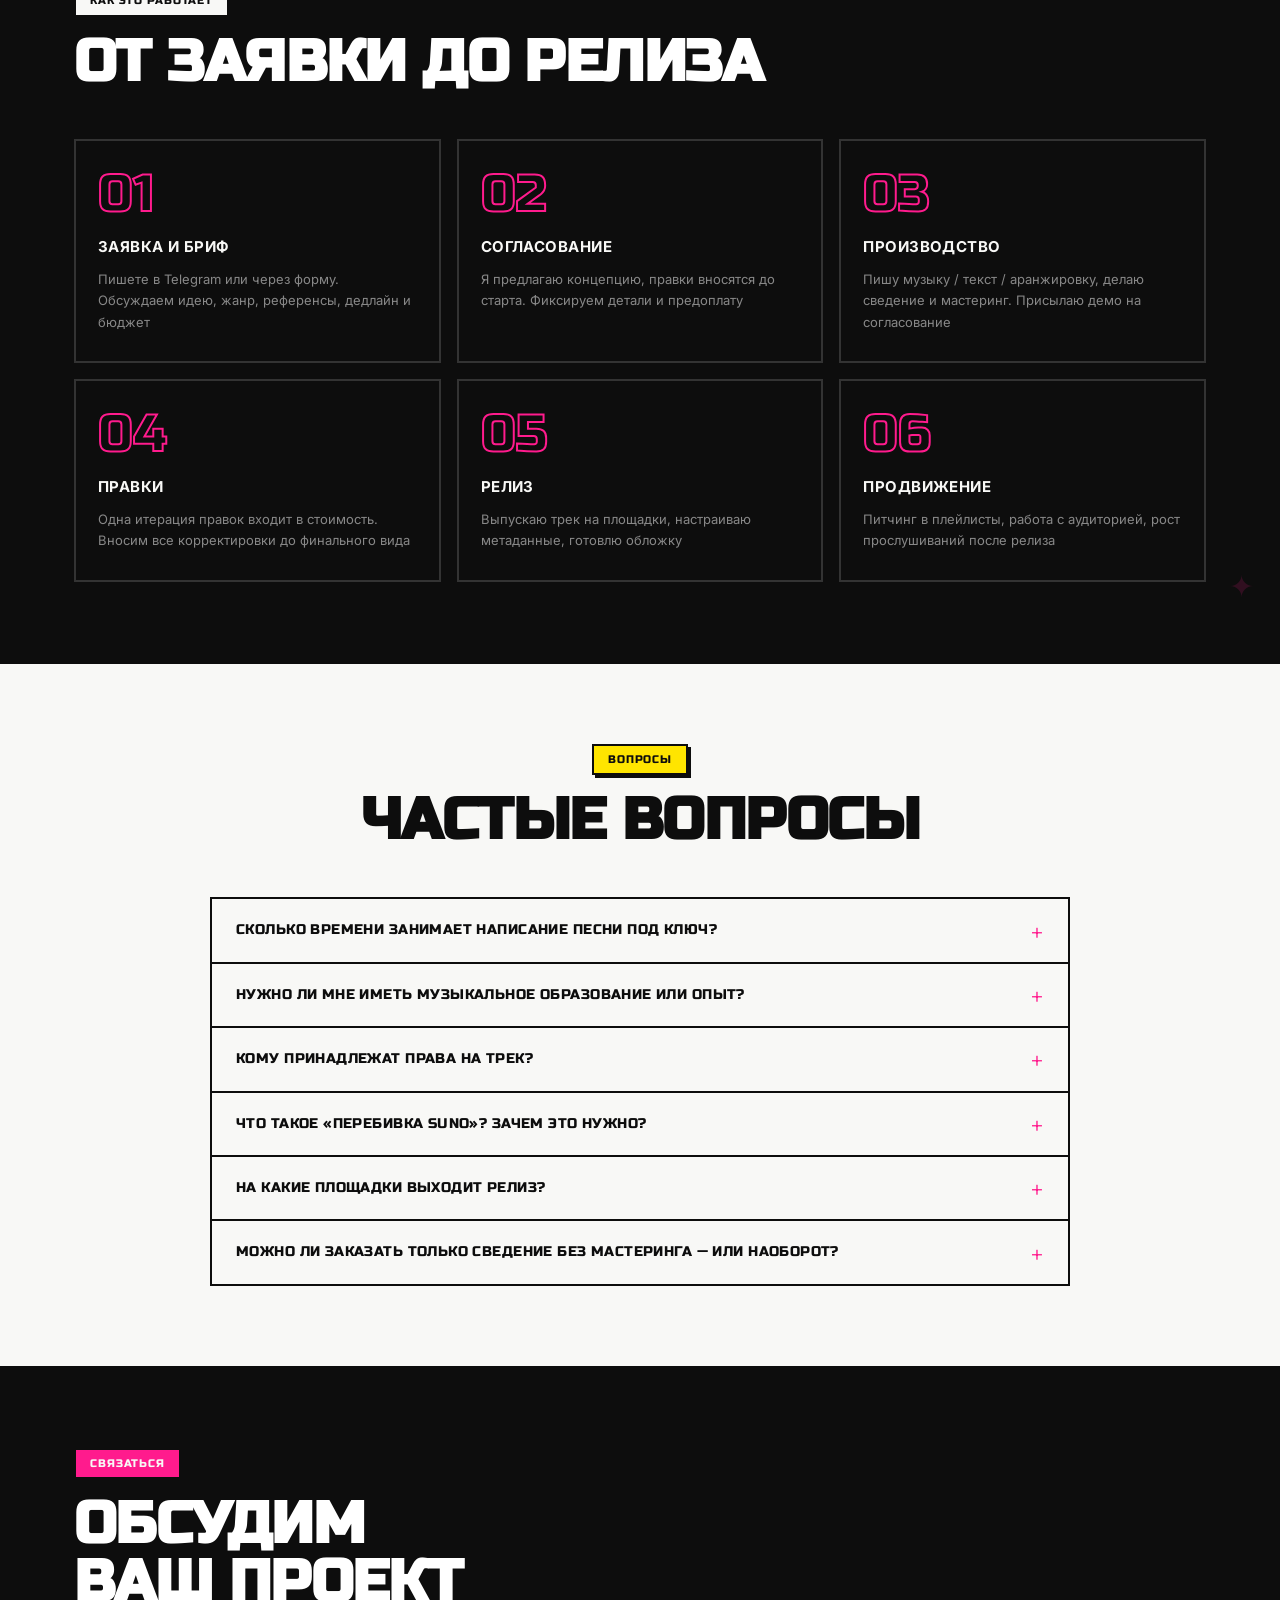
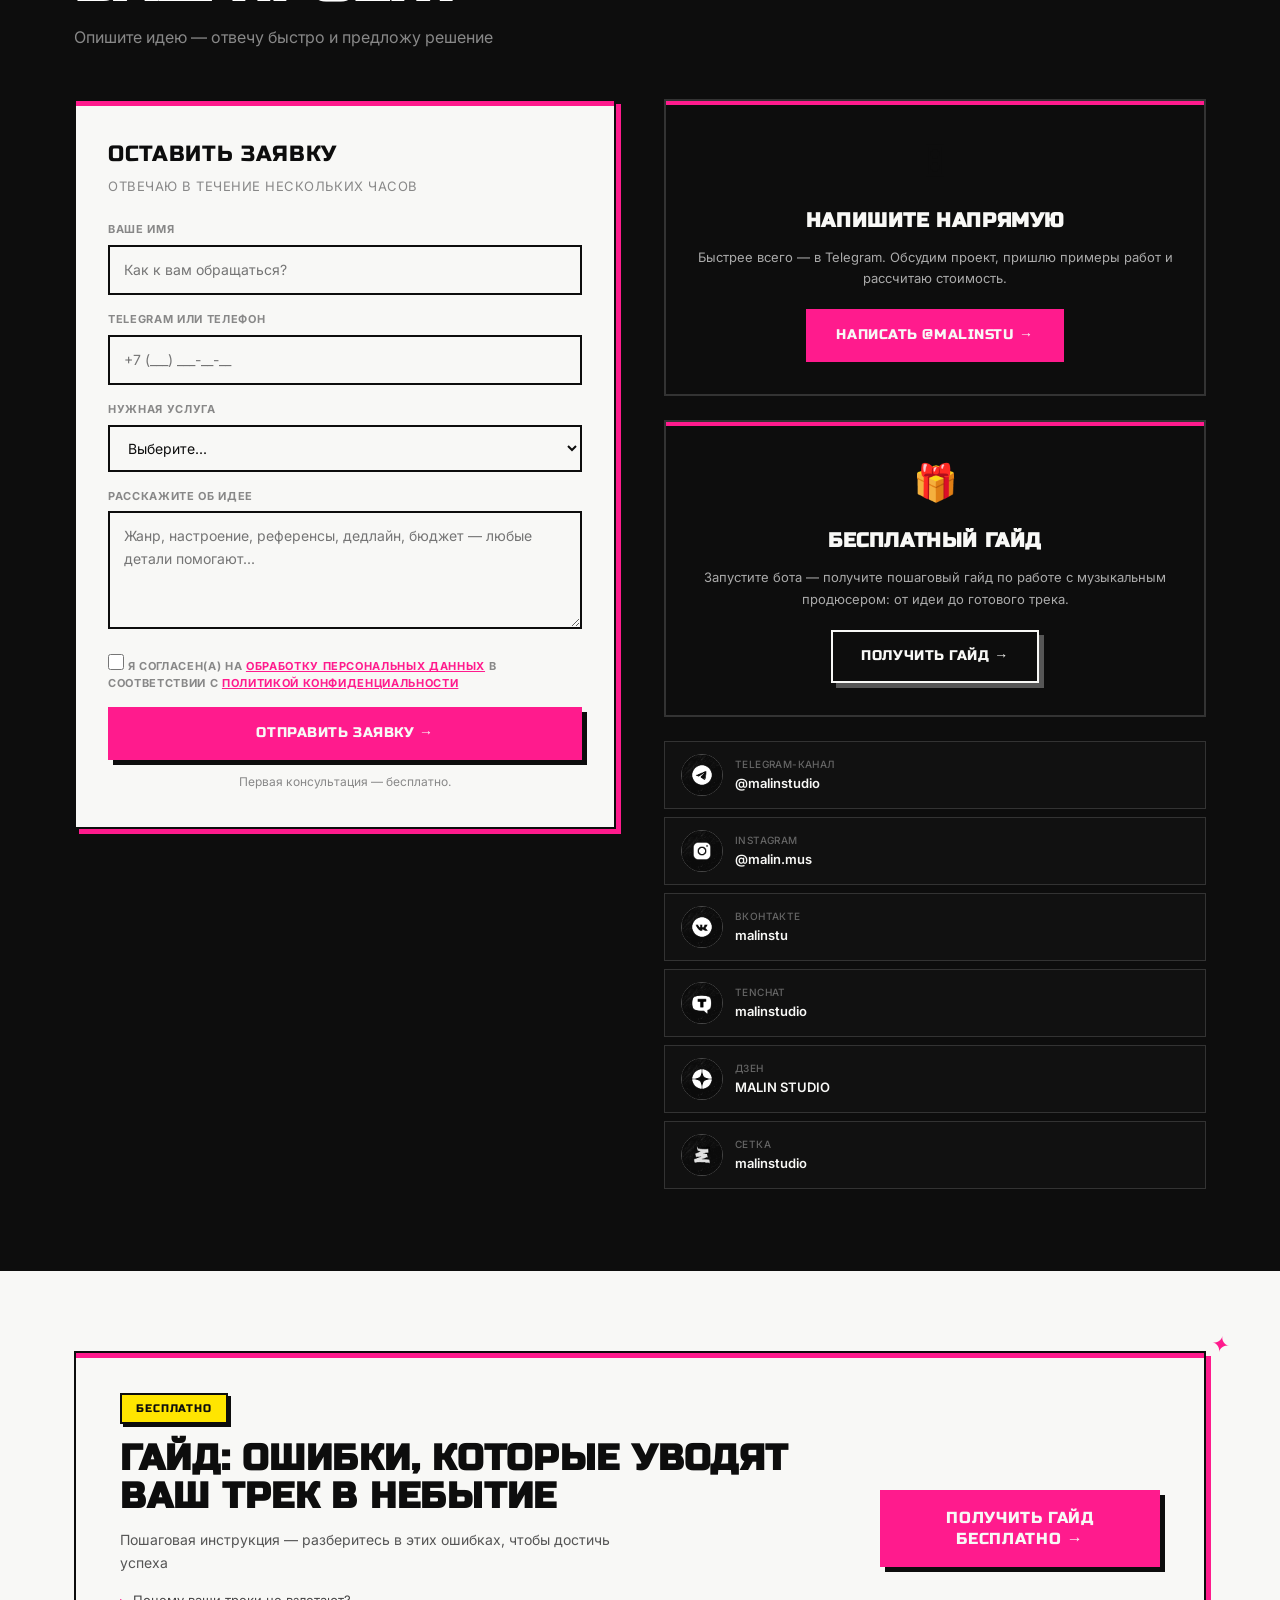
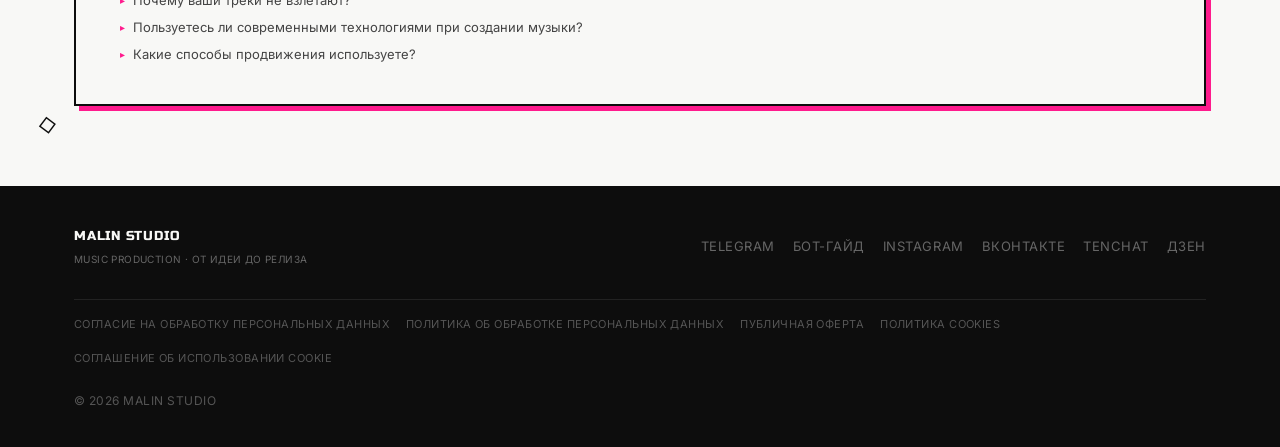
==== commit 114606e7: "update: full site refresh from zip + bot guide link (malinstudio_bot)" ====
--- a/index.html
+++ b/index.html
@@ -16,17 +16,14 @@
 <header class="header" id="header">
   <div class="container header__inner">
     <a class="logo" href="#">
-      <img class="logo__img" src="logo.jpg" alt="MALIN STUDIO">
-      <div>
-        <span class="logo__name">MALIN STUDIO</span>
-        <span class="logo__suffix">music production</span>
-      </div>
+      <span class="logo__name">MALIN STUDIO</span>
+      <span class="logo__suffix">music production</span>
     </a>
     <nav class="nav" id="nav">
-      <a href="#about">О студии</a>
+      
       <a href="#services">Услуги</a>
       <a href="#process">Процесс</a>
-      <a href="#pricing">Цены</a>
+      
       <a href="#faq">Вопросы</a>
       <a href="#contact">Связаться</a>
     </nav>
@@ -42,7 +39,6 @@
   <!-- декоративные элементы -->
   <span class="deco" style="top:12%;left:2%;font-size:36px;transform:rotate(-15deg);">✦</span>
   <span class="deco deco--pink" style="top:8%;right:5%;font-size:22px;transform:rotate(20deg);">◆</span>
-  <span class="deco deco--outline" style="bottom:15%;left:5%;font-size:56px;opacity:.15;">♪</span>
   <span class="deco deco--pink" style="bottom:20%;right:3%;font-size:18px;transform:rotate(-10deg);">✦</span>
   <span class="deco" style="top:50%;left:45%;font-size:14px;opacity:.2;">×</span>
 
@@ -60,7 +56,7 @@
         ДО <span class="pink">ЧАРТОВ</span>
       </h1>
 
-      <p class="hero__sub">Пишу музыку, тексты, делаю сведение и мастеринг, выпускаю на площадки и продвигаю до плейлистов. Полный цикл — один специалист от идеи до релиза.</p>
+      <p class="hero__sub">Пишу музыку, тексты, делаю сведение и мастеринг, выпускаю на площадки и продвигаю до плейлистов. Полный цикл — от идеи до релиза.</p>
 
       <div class="hero__actions">
         <a href="#leadForm" class="btn btn--pink btn--lg">Обсудить проект</a>
@@ -86,9 +82,7 @@
     <div class="hero__visual">
       <div class="hero__card">
         <div class="hero__card-top">
-          <div class="hero__ava">
-            <img src="logo.jpg" alt="MALIN STUDIO">
-          </div>
+          
           <div>
             <div class="hero__card-name">MALIN STUDIO</div>
             <div class="hero__card-role">Музыкальный продюсер</div>
@@ -134,50 +128,38 @@
     <div class="what__grid">
       <div class="what-card reveal">
         <div class="what-card__num">01</div>
-        <div class="what-card__icon">
-          <svg width="22" height="22" viewBox="0 0 24 24" fill="none"><path d="M9 19V6l12-3v13M9 19c0 1.105-1.343 2-3 2s-3-.895-3-2 1.343-2 3-2 3 .895 3 2zm12-3c0 1.105-1.343 2-3 2s-3-.895-3-2 1.343-2 3-2 3 .895 3 2zM9 10l12-3" stroke="currentColor" stroke-width="1.8" stroke-linecap="round" stroke-linejoin="round"/></svg>
-        </div>
-        <h4>Написание песни</h4>
+        
+        <h4 style="color:#ff1b8d;">Написание песни</h4>
         <p>Создаю музыку и тексты с нуля. Работаю в любом жанре — от поп до электронки.</p>
       </div>
       <div class="what-card reveal">
         <div class="what-card__num">02</div>
-        <div class="what-card__icon">
-          <svg width="22" height="22" viewBox="0 0 24 24" fill="none"><path d="M12 18.5a6.5 6.5 0 100-13 6.5 6.5 0 000 13z" stroke="currentColor" stroke-width="1.8"/><path d="M12 14a2 2 0 100-4 2 2 0 000 4z" stroke="currentColor" stroke-width="1.8"/><path d="M12 2v2M12 20v2M2 12h2M20 12h2" stroke="currentColor" stroke-width="1.8" stroke-linecap="round"/></svg>
-        </div>
-        <h4>Аранжировка и продюсирование</h4>
+        
+        <h4 style="color:#ff1b8d;">Аранжировка и продюсирование</h4>
         <p>Строю инструментальную основу, которая подчёркивает вокал и создаёт нужную атмосферу.</p>
       </div>
       <div class="what-card reveal">
         <div class="what-card__num">03</div>
-        <div class="what-card__icon">
-          <svg width="22" height="22" viewBox="0 0 24 24" fill="none"><path d="M9 17H5a2 2 0 01-2-2V5a2 2 0 012-2h11a2 2 0 012 2v3M13 21l4-4m0 0l4-4m-4 4l-4-4m4 4V11" stroke="currentColor" stroke-width="1.8" stroke-linecap="round" stroke-linejoin="round"/></svg>
-        </div>
-        <h4>Сведение и мастеринг</h4>
+        
+        <h4 style="color:#ff1b8d;">Сведение и мастеринг</h4>
         <p>Профессиональный микс и мастеринг до стандартов стриминговых площадок. Громко, чисто, динамично.</p>
       </div>
       <div class="what-card reveal">
         <div class="what-card__num">04</div>
-        <div class="what-card__icon">
-          <svg width="22" height="22" viewBox="0 0 24 24" fill="none"><path d="M21 12a9 9 0 01-9 9m9-9a9 9 0 00-9-9m9 9H3m9 9a9 9 0 01-9-9m9 9c1.657 0 3-4.03 3-9s-1.343-9-3-9m0 18c-1.657 0-3-4.03-3-9s1.343-9 3-9m-9 9a9 9 0 019-9" stroke="currentColor" stroke-width="1.8" stroke-linecap="round"/></svg>
-        </div>
-        <h4>Выпуск на площадки</h4>
+       
+        <h4 style="color:#ff1b8d;">Выпуск на площадки</h4>
         <p>Дистрибьюция на Spotify, Apple Music, ВК Музыку, Яндекс.Музыку и другие платформы.</p>
       </div>
       <div class="what-card reveal">
         <div class="what-card__num">05</div>
-        <div class="what-card__icon">
-          <svg width="22" height="22" viewBox="0 0 24 24" fill="none"><path d="M13 7h8m0 0v8m0-8l-8 8-4-4-6 6" stroke="currentColor" stroke-width="1.8" stroke-linecap="round" stroke-linejoin="round"/></svg>
-        </div>
-        <h4>Продвижение до чартов</h4>
+        
+        <h4 style="color:#ff1b8d;">Продвижение до чартов</h4>
         <p>Работаю с питчингом в плейлисты, продвижением в соцсетях и органическим ростом.</p>
       </div>
       <div class="what-card reveal">
         <div class="what-card__num">06</div>
-        <div class="what-card__icon">
-          <svg width="22" height="22" viewBox="0 0 24 24" fill="none"><path d="M7 4v16M17 4v16M3 8h4m10 0h4M3 16h4m10 0h4M7 12h10" stroke="currentColor" stroke-width="1.8" stroke-linecap="round" stroke-linejoin="round"/></svg>
-        </div>
-        <h4>Музыка для медиа</h4>
+        
+        <h4 style="color:#ff1b8d;">Музыка для медиа</h4>
         <p>Создаю музыку для фильмов, игр, рилс, ютуб-роликов и подкастов. Любое настроение, под ключ.</p>
       </div>
     </div>
@@ -199,9 +181,7 @@
       <div class="service-item service-item--featured reveal">
         <div class="service-item__left">
           <div class="service-item__num">01</div>
-          <div class="service-item__icon">
-            <svg width="26" height="26" viewBox="0 0 24 24" fill="none"><path d="M9 19V6l12-3v13M9 19c0 1.105-1.343 2-3 2s-3-.895-3-2 1.343-2 3-2 3 .895 3 2zm12-3c0 1.105-1.343 2-3 2s-3-.895-3-2 1.343-2 3-2 3 .895 3 2zM9 10l12-3" stroke="currentColor" stroke-width="1.8" stroke-linecap="round" stroke-linejoin="round"/></svg>
-          </div>
+          
           <div class="service-item__info">
             <div class="service-item__badge">Флагман</div>
             <h3>Песня под ключ</h3>
@@ -216,36 +196,36 @@
           </div>
         </div>
         <div class="service-item__right">
-          <div class="service-item__price">от 14 990 ₽</div>
-          <div class="service-item__note">цена зависит от объёма</div>
-          <a href="#leadForm" class="btn btn--pink">Заказать</a>
+          <div class="service-item__meta">
+            <div class="service-item__price">от 14 990 ₽</div>
+            <div class="service-item__note">цена зависит от объёма</div>
+          </div>
+          <a href="#leadForm" class="btn btn--pink service-item__btn">Заказать</a>
         </div>
       </div>
 
       <div class="service-item reveal">
         <div class="service-item__left">
           <div class="service-item__num">02</div>
-          <div class="service-item__icon">
-            <svg width="22" height="22" viewBox="0 0 24 24" fill="none"><path d="M9 17H5a2 2 0 01-2-2V5a2 2 0 012-2h11a2 2 0 012 2v3M13 21l4-4m0 0l4-4m-4 4l-4-4m4 4V11" stroke="currentColor" stroke-width="1.8" stroke-linecap="round" stroke-linejoin="round"/></svg>
-          </div>
+         
           <div class="service-item__info">
             <h3>Сведение и мастеринг</h3>
             <p>Профессиональный микс всех дорожек и финальный мастеринг до LUFS-стандартов Spotify, Apple Music, ВК. Трек будет звучать громко и чисто на любых устройствах.</p>
           </div>
         </div>
         <div class="service-item__right">
-          <div class="service-item__price">от 4 990 ₽</div>
-          <div class="service-item__note">за трек</div>
-          <a href="#leadForm" class="btn btn--outline">Заказать</a>
+          <div class="service-item__meta">
+            <div class="service-item__price">от 4 990 ₽</div>
+            <div class="service-item__note">за трек</div>
+          </div>
+          <a href="#leadForm" class="btn btn--outline service-item__btn">Заказать</a>
         </div>
       </div>
 
       <div class="service-item reveal">
         <div class="service-item__left">
           <div class="service-item__num">03</div>
-          <div class="service-item__icon">
-            <svg width="22" height="22" viewBox="0 0 24 24" fill="none"><path d="M7 4v16M17 4v16M3 8h4m10 0h4M3 16h4m10 0h4M7 12h10" stroke="currentColor" stroke-width="1.8" stroke-linecap="round" stroke-linejoin="round"/></svg>
-          </div>
+          
           <div class="service-item__info">
             <h3>Музыка под заказ</h3>
             <p>Оригинальная музыка для фильмов, сериалов, видеоигр, YouTube-каналов, подкастов, рилс и рекламы. Любое настроение, темп, жанр — от эмбиента до экшн-саундтрека.</p>
@@ -255,36 +235,36 @@
           </div>
         </div>
         <div class="service-item__right">
-          <div class="service-item__price">от 3 990 ₽</div>
-          <div class="service-item__note">за трек / за минуту</div>
-          <a href="#leadForm" class="btn btn--outline">Заказать</a>
+          <div class="service-item__meta">
+            <div class="service-item__price">от 3 990 ₽</div>
+            <div class="service-item__note">за трек / за минуту</div>
+          </div>
+          <a href="#leadForm" class="btn btn--outline service-item__btn">Заказать</a>
         </div>
       </div>
 
       <div class="service-item reveal">
         <div class="service-item__left">
           <div class="service-item__num">04</div>
-          <div class="service-item__icon">
-            <svg width="22" height="22" viewBox="0 0 24 24" fill="none"><path d="M4 4l16 16M4 20L20 4" stroke="currentColor" stroke-width="1.8" stroke-linecap="round"/><circle cx="12" cy="12" r="3" stroke="currentColor" stroke-width="1.8"/></svg>
-          </div>
+          
           <div class="service-item__info">
             <h3>Переснятие минуса (перебивка SUNO)</h3>
-            <p>Есть трек из SUNO или другого AI, но звук не тот? Переснимаю минус «вживую» — полноценная продюсерская аранжировка вместо AI-генерации. Звучит как настоящая музыка.</p>
+            <p>Есть трек из SUNO или другого AI, но звук не тот? Переснимаю минус «вживую» — полноценная продюсерская аранжировка вместо AI-генерации. Звучит по-настоящему.</p>
           </div>
         </div>
         <div class="service-item__right">
-          <div class="service-item__price">от 3 990 ₽</div>
-          <div class="service-item__note">за трек</div>
-          <a href="#leadForm" class="btn btn--outline">Заказать</a>
+          <div class="service-item__meta">
+            <div class="service-item__price">от 3 990 ₽</div>
+            <div class="service-item__note">за трек</div>
+          </div>
+          <a href="#leadForm" class="btn btn--outline service-item__btn">Заказать</a>
         </div>
       </div>
 
       <div class="service-item reveal">
         <div class="service-item__left">
           <div class="service-item__num">05</div>
-          <div class="service-item__icon">
-            <svg width="22" height="22" viewBox="0 0 24 24" fill="none"><path d="M12 6V4m0 2a2 2 0 100 4m0-4a2 2 0 110 4m-6 8a2 2 0 100-4m0 4a2 2 0 110-4m0 4v2m0-6V4m6 6v10m6-2a2 2 0 100-4m0 4a2 2 0 110-4m0 4v2m0-6V4" stroke="currentColor" stroke-width="1.8" stroke-linecap="round" stroke-linejoin="round"/></svg>
-          </div>
+          
           <div class="service-item__info">
             <h3>Создание аранжировки / минуса / бита</h3>
             <p>Пишу минус или бит под ваши задачи — для вокальной записи, для клипа, для перформанса. Указываете жанр, темп, настроение — получаете готовую основу.</p>
@@ -294,9 +274,11 @@
           </div>
         </div>
         <div class="service-item__right">
-          <div class="service-item__price">от 3 990 ₽</div>
-          <div class="service-item__note">за трек</div>
-          <a href="#leadForm" class="btn btn--outline">Заказать</a>
+          <div class="service-item__meta">
+            <div class="service-item__price">от 3 990 ₽</div>
+            <div class="service-item__note">за трек</div>
+          </div>
+          <a href="#leadForm" class="btn btn--outline service-item__btn">Заказать</a>
         </div>
       </div>
 
@@ -306,7 +288,6 @@
 
 <!-- ПРОЦЕСС (тёмный) -->
 <section class="process" id="process">
-  <span class="deco" style="top:8%;left:2%;font-size:60px;opacity:.04;color:#fff;">01</span>
   <span class="deco deco--pink" style="bottom:8%;right:2%;font-size:30px;opacity:.15;">✦</span>
   <div class="container">
     <div class="section-header">
@@ -458,81 +439,46 @@
           <div class="contact__cta-icon">🎁</div>
           <h3>Бесплатный гайд</h3>
           <p>Запустите бота — получите пошаговый гайд по работе с музыкальным продюсером: от идеи до готового трека.</p>
-          <a href="https://t.me/malinstudio_bot" class="btn btn--outline-light" target="_blank" rel="noopener">Получить гайд →</a>
+          <a href="https://t.me/malinstudio_bot" class="btn btn--ghost" target="_blank" rel="noopener">Получить гайд →</a>
         </div>
         <div class="contact__socials">
           <a class="social-link" href="https://t.me/malinstudio" target="_blank" rel="noopener">
-            <div class="social-link__icon social-link__icon--tg">
-              <svg width="20" height="20" viewBox="0 0 24 24" fill="none">
-                <path d="M21.5 2.5L2 10l7 2.5M21.5 2.5l-5.5 19-7-9M21.5 2.5L9 12.5" stroke="white" stroke-width="2" stroke-linecap="round" stroke-linejoin="round"/>
-              </svg>
-            </div>
+						<img src="./icons/тг.png" width="42" height="42" style="border-radius: 50% !important;" alt="Telegram">
             <div>
               <div class="social-link__label">Telegram-канал</div>
               <div class="social-link__val">@malinstudio</div>
             </div>
           </a>
           <a class="social-link" href="https://www.instagram.com/malin.mus" target="_blank" rel="noopener">
-            <div class="social-link__icon social-link__icon--ig">
-              <svg width="20" height="20" viewBox="0 0 24 24" fill="none">
-                <rect x="2" y="2" width="20" height="20" rx="6" stroke="white" stroke-width="1.8"/>
-                <circle cx="12" cy="12" r="4.5" stroke="white" stroke-width="1.8"/>
-                <circle cx="17.5" cy="6.5" r="1.5" fill="white"/>
-              </svg>
-            </div>
+            <img src="./icons/инст.png" width="42" height="42" style="border-radius: 50% !important;" alt="Instagram">
             <div>
               <div class="social-link__label">Instagram</div>
               <div class="social-link__val">@malin.mus</div>
             </div>
           </a>
           <a class="social-link" href="https://vk.com/malinstu" target="_blank" rel="noopener">
-            <div class="social-link__icon social-link__icon--vk">
-              <svg width="22" height="14" viewBox="0 0 22 14" fill="none">
-                <path d="M1 1L6 13L11 1" stroke="white" stroke-width="2" stroke-linecap="round" stroke-linejoin="round"/>
-                <path d="M13 1V13M13 7L20 1M13 7L20 13" stroke="white" stroke-width="2" stroke-linecap="round" stroke-linejoin="round"/>
-              </svg>
-            </div>
+            <img src="./icons/вк.png" width="42" height="42" style="border-radius: 50% !important;" alt="VK">
             <div>
               <div class="social-link__label">ВКонтакте</div>
               <div class="social-link__val">malinstu</div>
             </div>
           </a>
           <a class="social-link" href="https://tenchat.ru/malinstudio" target="_blank" rel="noopener">
-            <div class="social-link__icon social-link__icon--tc">
-              <svg width="20" height="20" viewBox="0 0 24 24" fill="none">
-                <circle cx="12" cy="7" r="3.5" stroke="white" stroke-width="1.8"/>
-                <circle cx="4.5" cy="18.5" r="2.5" stroke="white" stroke-width="1.8"/>
-                <circle cx="19.5" cy="18.5" r="2.5" stroke="white" stroke-width="1.8"/>
-                <path d="M12 10.5V15M12 15L5.5 17M12 15L18.5 17" stroke="white" stroke-width="1.6" stroke-linecap="round"/>
-              </svg>
-            </div>
+            <img src="./icons/тенчат.png" width="42" height="42" style="border-radius: 50% !important;" alt="TenChat">
             <div>
               <div class="social-link__label">TenChat</div>
               <div class="social-link__val">malinstudio</div>
             </div>
           </a>
           <a class="social-link" href="https://dzen.ru/id/67be977553a4ad4f9afe2cda" target="_blank" rel="noopener">
-            <div class="social-link__icon social-link__icon--dz">
-              <svg width="20" height="20" viewBox="0 0 24 24" fill="none">
-                <path d="M7 5h7a7 7 0 010 14H7V5z" stroke="white" stroke-width="2" stroke-linejoin="round"/>
-                <path d="M7 12h5" stroke="white" stroke-width="2" stroke-linecap="round"/>
-              </svg>
-            </div>
+            <img src="./icons/дзен.png" width="42" height="42" style="border-radius: 50% !important;" alt="Дзен">
             <div>
               <div class="social-link__label">Дзен</div>
               <div class="social-link__val">MALIN STUDIO</div>
             </div>
           </a>
           <a class="social-link" href="https://setka.ru/users/9396e66f-b150-42c9-8cd2-9aad5ac309b7" target="_blank" rel="noopener">
-            <div class="social-link__icon social-link__icon--sk">
-              <svg width="20" height="20" viewBox="0 0 24 24" fill="none">
-                <circle cx="6" cy="6" r="3" stroke="white" stroke-width="1.8"/>
-                <circle cx="18" cy="6" r="3" stroke="white" stroke-width="1.8"/>
-                <circle cx="6" cy="18" r="3" stroke="white" stroke-width="1.8"/>
-                <circle cx="18" cy="18" r="3" stroke="white" stroke-width="1.8"/>
-                <path d="M9 6h6M6 9v6M18 9v6M9 18h6" stroke="white" stroke-width="1.5" stroke-linecap="round"/>
-              </svg>
-            </div>
+            <img src="./icons/сетка.png" width="42" height="42" style="border-radius: 50% !important;" alt="Сетка">
             <div>
               <div class="social-link__label">Сетка</div>
               <div class="social-link__val">malinstudio</div>
@@ -544,15 +490,35 @@
   </div>
 </section>
 
+<!-- ГАЙД (светлый) -->
+<section class="guide-cta" id="guide">
+  <span class="deco deco--pink" style="top:12%;right:4%;font-size:22px;transform:rotate(12deg);">✦</span>
+  <span class="deco" style="bottom:10%;left:3%;font-size:18px;transform:rotate(-8deg);">◇</span>
+  <div class="container">
+    <div class="guide-cta__card">
+      <div class="guide-cta__content">
+        <div class="section-tag">Бесплатно</div>
+        <h2>Гайд: Ошибки, которые уводят ваш трек в небытие</h2>
+        <p>Пошаговая инструкция — разберитесь в этих ошибках, чтобы достичь успеха</p>
+        <ul class="guide-cta__list">
+          <li>Почему ваши треки не взлетают?</li>
+          <li>Пользуетесь ли современными технологиями при создании музыки?</li>
+          <li>Какие способы продвижения используете?</li>
+        </ul>
+      </div>
+      <div class="guide-cta__action">
+        <a href="https://t.me/malinstudio" class="btn btn--pink btn--lg" target="_blank" rel="noopener">Получить гайд бесплатно →</a>
+      </div>
+    </div>
+  </div>
+</section>
+
 <!-- FOOTER -->
 <footer class="footer">
   <div class="container footer__inner">
-    <div class="footer__logo">
-      <img src="logo.jpg" alt="MALIN STUDIO" style="height:36px;width:auto;filter:invert(1);">
-      <div>
-        <div class="footer__name">MALIN STUDIO</div>
-        <div class="footer__sub">music production · от идеи до релиза</div>
-      </div>
+    <div class="footer__brand">
+      <div class="footer__name">MALIN STUDIO</div>
+      <div class="footer__sub">music production · от идеи до релиза</div>
     </div>
     <div class="footer__links">
       <a href="https://t.me/malinstudio" target="_blank" rel="noopener">Telegram</a>
--- a/styles.css
+++ b/styles.css
@@ -65,8 +65,6 @@
 .btn--lg { padding: 16px 36px; font-size: 16px; }
 .btn--ghost { background: transparent; color: var(--white); border-color: var(--white); box-shadow: 5px 5px 0 rgba(255,255,255,0.3); }
 .btn--ghost:hover { background: var(--white); color: var(--black); box-shadow: 7px 7px 0 rgba(255,255,255,0.4); }
-.btn--outline-light { background: transparent; color: var(--white); border-color: rgba(255,255,255,0.45); box-shadow: 5px 5px 0 rgba(255,255,255,0.15); }
-.btn--outline-light:hover { background: var(--white); color: var(--black); border-color: var(--white); box-shadow: 7px 7px 0 rgba(255,255,255,0.25); }
 
 /* ============================
    DECO ELEMENTS
@@ -119,12 +117,12 @@
 
 .logo {
   display: flex;
-  align-items: center;
-  gap: 12px;
+  flex-direction: column;
+  justify-content: center;
+  gap: 2px;
   flex-shrink: 0;
   text-decoration: none;
 }
-.logo__img { height: 42px; width: auto; mix-blend-mode: multiply; }
 .logo__name {
   font-family: var(--font-head);
   font-size: 15px;
@@ -132,6 +130,7 @@
   color: var(--black);
   display: block;
   text-transform: uppercase;
+  line-height: 1.1;
 }
 .logo__suffix {
   font-size: 10px;
@@ -139,6 +138,7 @@
   letter-spacing: 0.06em;
   text-transform: uppercase;
   display: block;
+  line-height: 1.1;
 }
 
 .nav { display: flex; align-items: center; gap: 20px; margin-left: auto; }
@@ -289,10 +289,13 @@
   display: flex;
   align-items: center;
   justify-content: center;
-  background: var(--white);
-  flex-shrink: 0;
-}
-.hero__ava img { width: 44px; height: 44px; object-fit: contain; mix-blend-mode: multiply; }
+  background: var(--pink);
+  color: var(--white);
+  font-family: var(--font-head);
+  font-size: 18px;
+  letter-spacing: 0.04em;
+  flex-shrink: 0;
+}
 .hero__card-name { font-family: var(--font-head); font-size: 15px; text-transform: uppercase; letter-spacing: 0.04em; }
 .hero__card-role { font-size: 12px; color: #888; text-transform: uppercase; letter-spacing: 0.04em; }
 
@@ -498,6 +501,13 @@
   padding-left: 32px;
   min-width: 180px;
 }
+.service-item__meta {
+  display: flex;
+  flex-direction: column;
+  align-items: flex-end;
+  gap: 4px;
+}
+.service-item__btn { flex-shrink: 0; }
 .service-item__price {
   font-family: var(--font-head);
   font-size: 24px;
@@ -708,17 +718,118 @@
   justify-content: center;
   flex-shrink: 0;
   border: none;
-  border-radius: 10px;
+  border-radius: 0;
   overflow: hidden;
 }
-.social-link__icon--tg { background: #2CA5E0; border-radius: 50%; }
-.social-link__icon--ig { background: linear-gradient(135deg, #405DE6 0%, #833AB4 30%, #dc2743 60%, #f77737 85%, #FCAF45 100%); border-radius: 10px; }
-.social-link__icon--vk { background: #0077FF; border-radius: 10px; }
-.social-link__icon--tc { background: #1B1B1F; border-radius: 12px; }
-.social-link__icon--dz { background: #0A0A0A; border-radius: 50%; border: 1.5px solid #333; }
-.social-link__icon--sk { background: #00B956; border-radius: 10px; }
+.social-link__icon svg {
+  width: 22px;
+  height: 22px;
+  display: block;
+  flex-shrink: 0;
+}
+.social-link__icon--tg { background: #2AABEE; }
+.social-link__icon--ig { background: linear-gradient(135deg, #405DE6 0%, #833AB4 30%, #dc2743 60%, #f77737 85%, #FCAF45 100%); }
+.social-link__icon--vk { background: #0077FF; }
+.social-link__icon--tc { background: #1B1B1F; }
+.social-link__icon--dz { background: #0A0A0A; border: 1.5px solid #333; }
+.social-link__icon--sk { background: #000; }
 .social-link__label { font-size: 10px; color: #666; font-weight: 500; margin-bottom: 1px; text-transform: uppercase; letter-spacing: 0.04em; }
 .social-link__val { font-size: 13px; font-weight: 600; color: var(--white); }
+
+/* ============================
+   GUIDE CTA
+   ============================ */
+.guide-cta {
+  background: var(--white);
+  padding: 80px 0;
+  border-bottom: var(--border);
+  position: relative;
+  overflow: hidden;
+}
+.guide-cta__card {
+  border: var(--border);
+  box-shadow: var(--shadow-pink);
+  background: var(--white);
+  padding: 40px 44px;
+  display: flex;
+  align-items: center;
+  justify-content: space-between;
+  gap: 48px;
+  position: relative;
+  transition: transform 0.15s, box-shadow 0.15s;
+  animation: guide-cta-in 0.55s ease both;
+}
+@keyframes guide-cta-in {
+  from { opacity: 0; transform: translateY(20px); }
+  to { opacity: 1; transform: none; }
+}
+@media (prefers-reduced-motion: reduce) {
+  .guide-cta__card { animation: none; }
+}
+.guide-cta__card:hover {
+  transform: translate(-2px, -2px);
+  box-shadow: 7px 7px 0 var(--pink);
+}
+.guide-cta__card::before {
+  content: '';
+  position: absolute;
+  top: 0;
+  left: 0;
+  right: 0;
+  height: 5px;
+  background: var(--pink);
+}
+.guide-cta__content { flex: 1; min-width: 0; }
+.guide-cta__content .section-tag { margin-bottom: 16px; }
+.guide-cta__content h2 {
+  font-family: var(--font-head);
+  font-size: clamp(24px, 4vw, 36px);
+  text-transform: uppercase;
+  letter-spacing: 0.02em;
+  margin-bottom: 12px;
+  line-height: 1.05;
+}
+.guide-cta__content > p {
+  font-size: 14px;
+  color: #555;
+  line-height: 1.65;
+  max-width: 520px;
+  margin-bottom: 16px;
+}
+.guide-cta__list {
+  display: flex;
+  flex-direction: column;
+  gap: 6px;
+}
+.guide-cta__list li {
+  display: flex;
+  align-items: center;
+  gap: 8px;
+  font-size: 13px;
+  color: #444;
+}
+.guide-cta__list li::before {
+  content: '▸';
+  color: var(--pink);
+  font-size: 10px;
+  flex-shrink: 0;
+}
+.guide-cta__action {
+  flex-shrink: 0;
+  display: flex;
+  align-items: center;
+  justify-content: center;
+  align-self: stretch;
+  min-width: 240px;
+  max-width: 280px;
+}
+.guide-cta__action .btn {
+  width: 100%;
+  text-align: center;
+  white-space: normal;
+  line-height: 1.3;
+  padding: 16px 24px;
+}
 
 /* ============================
    FOOTER
@@ -734,8 +845,7 @@
   gap: 24px;
   flex-wrap: wrap;
 }
-.footer__logo { display: flex; align-items: center; gap: 12px; }
-.footer__logo img { height: 36px; width: auto; filter: invert(1); }
+.footer__brand { display: flex; flex-direction: column; gap: 4px; }
 .footer__name {
   font-family: var(--font-head);
   font-size: 13px;
@@ -824,8 +934,21 @@
   .what__grid { grid-template-columns: repeat(2, 1fr); }
   .process__steps { grid-template-columns: repeat(2, 1fr); }
   .service-item { flex-direction: column; gap: 20px; }
-  .service-item__right { align-items: flex-start; padding-left: 0; flex-direction: row; align-items: center; flex-wrap: wrap; gap: 12px; min-width: auto; }
+  .service-item__right {
+    width: 100%;
+    padding-left: 0;
+    min-width: auto;
+    flex-direction: row;
+    align-items: center;
+    justify-content: space-between;
+    gap: 16px;
+  }
+  .service-item__meta { align-items: flex-start; }
   .service-item__note { margin-bottom: 0; }
+  .guide-cta { padding: 60px 0; }
+  .guide-cta__card { flex-direction: column; align-items: stretch; padding: 32px 28px; gap: 28px; }
+  .guide-cta__action { width: 100%; min-width: 0; max-width: none; align-self: auto; }
+  .guide-cta__content > p { max-width: none; }
   .contact__inner { grid-template-columns: 1fr; }
 }
 @media (max-width: 640px) {
@@ -874,6 +997,10 @@
   .section-header h2 { font-size: 28px; }
   /* Service item price row */
   .service-item__price { font-size: 20px; }
+  .service-item__right { gap: 12px; }
+  .service-item__btn { margin-left: auto; }
+  .guide-cta__content h2 { font-size: 24px; }
+  .guide-cta__list li { font-size: 12px; }
 }
 
 @media (max-width: 480px) {
@@ -882,13 +1009,17 @@
   .container { padding: 0 16px; }
   .service-item { padding: 18px 16px; }
   .service-item__left { gap: 12px; }
+  .guide-cta { padding: 48px 0; }
+  .guide-cta__card { padding: 24px 18px; gap: 24px; }
+  .guide-cta__content h2 { font-size: 22px; }
+  .guide-cta__action .btn { padding: 14px 20px; font-size: 14px; }
   .service-item__num { font-size: 32px; }
   .form { padding: 24px 18px; }
   .what__grid { gap: 12px; }
   .process__steps { gap: 12px; }
   .fab { bottom: 20px; right: 16px; width: 48px; height: 48px; }
   /* Footer stacked */
-  .footer__logo { gap: 10px; }
+  .footer__brand { gap: 4px; }
   .footer__links { gap: 12px; }
   .footer__docs { gap: 10px; }
 }
